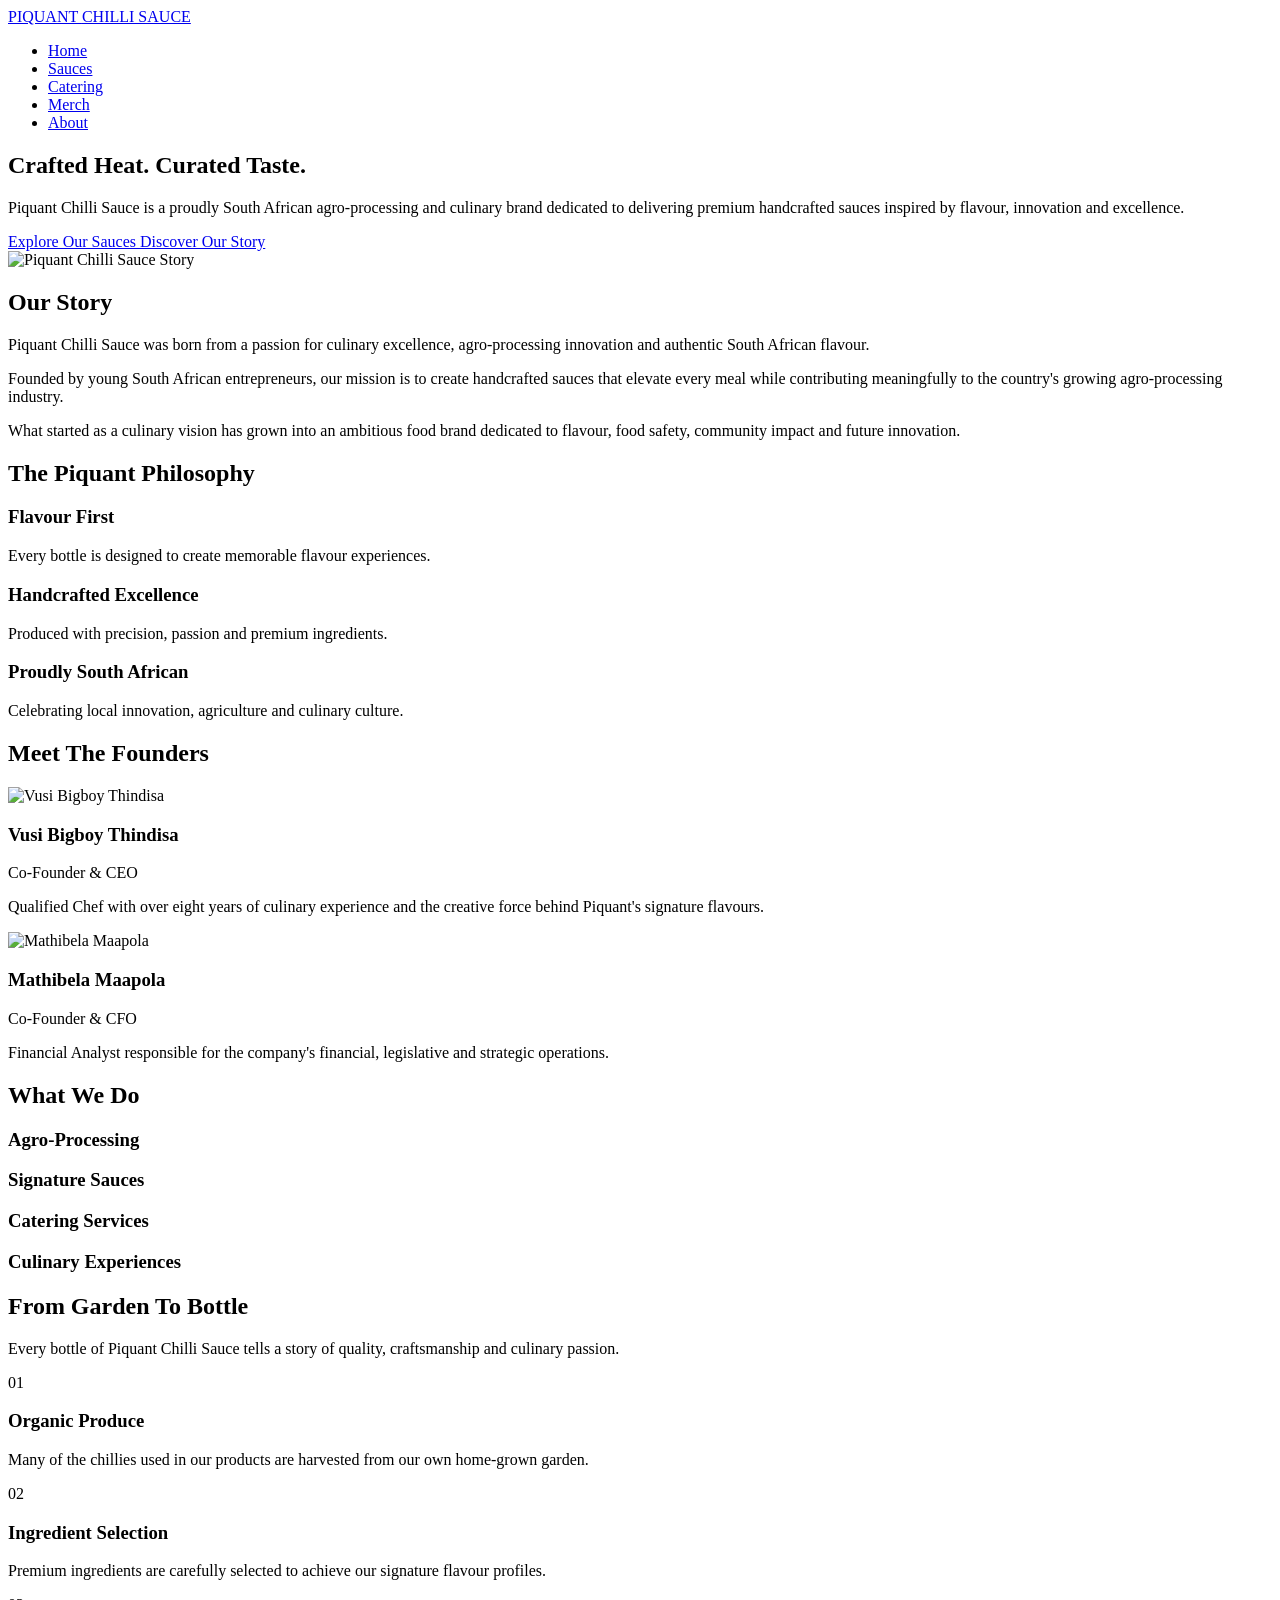
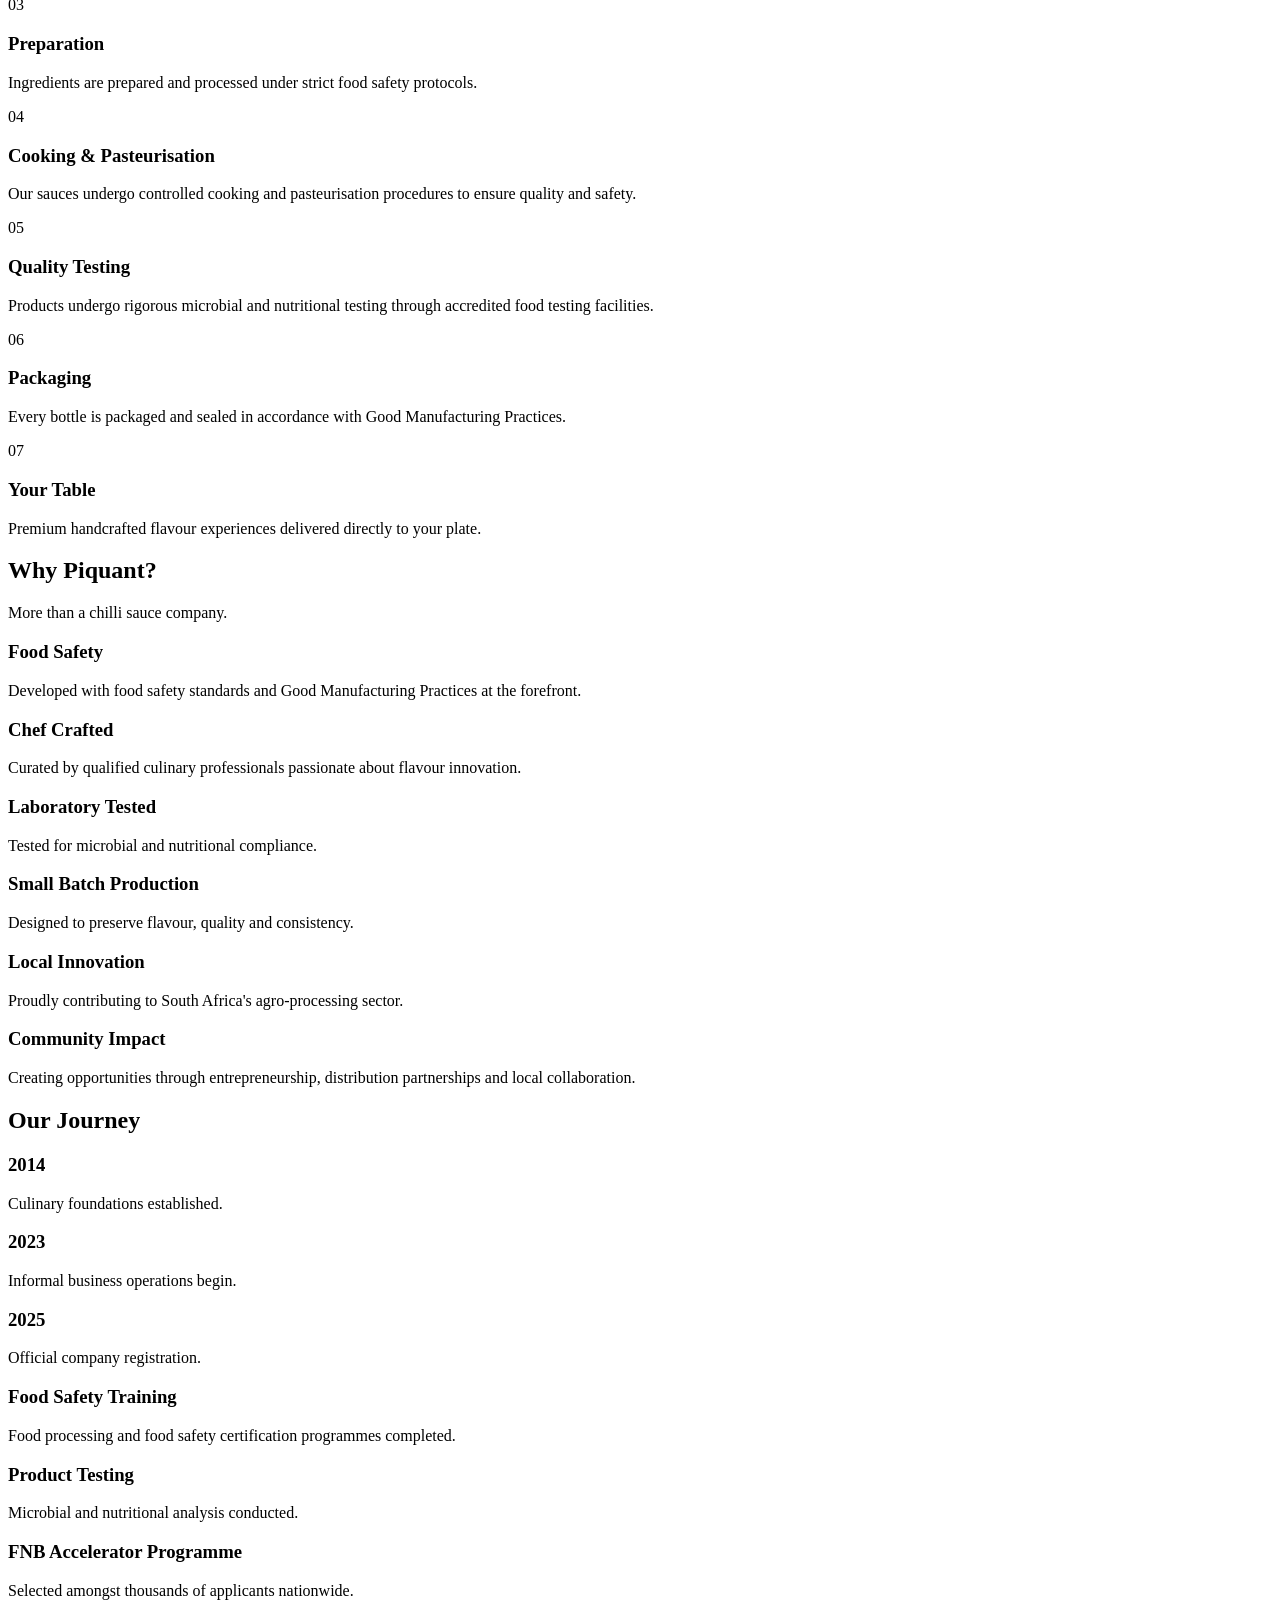
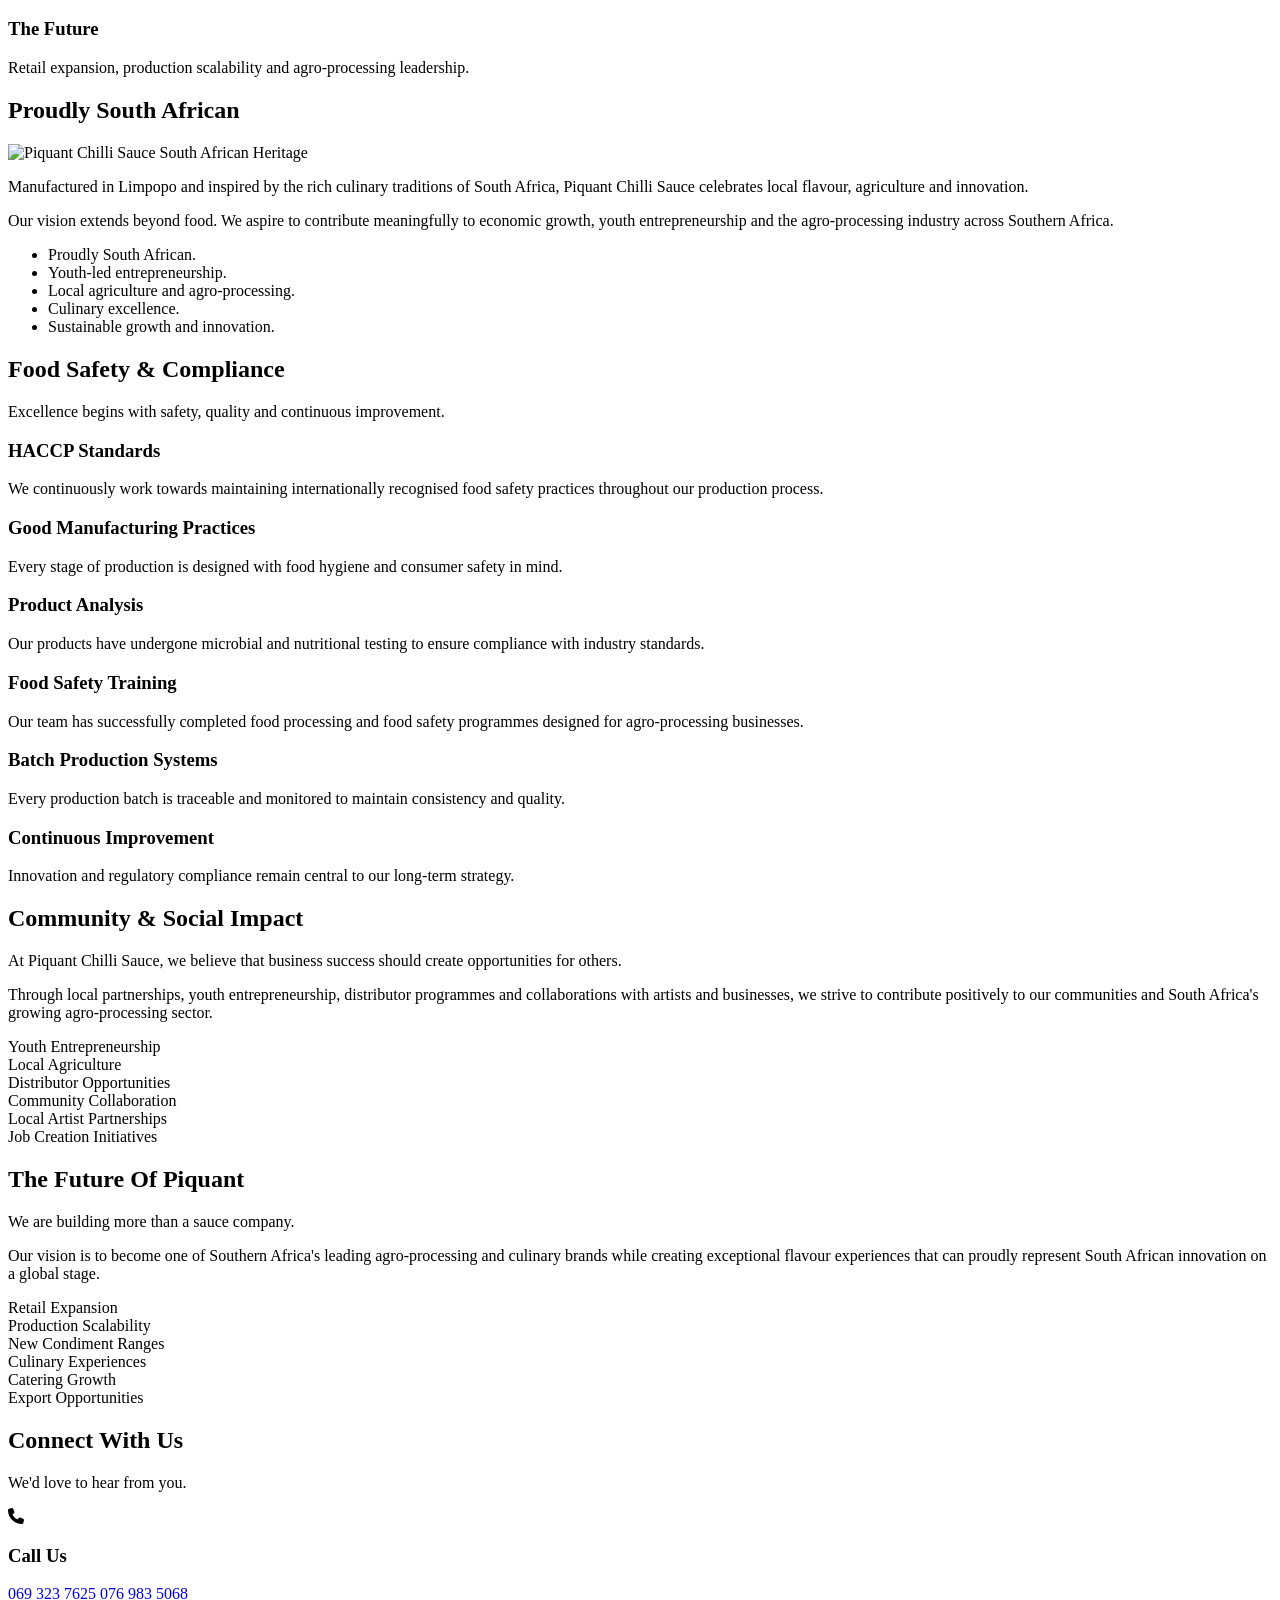
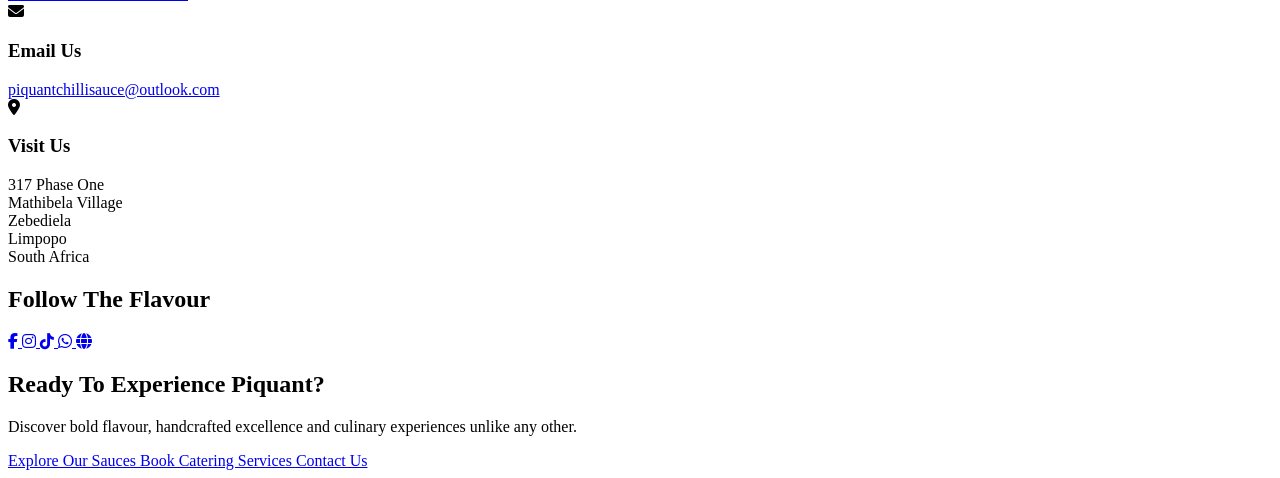
==== About.html @ 50bd72a1 "Add files via upload" ====
<!DOCTYPE html>
<html lang="en">

<head>

    <meta charset="UTF-8">
    <meta name="viewport"
        content="width=device-width, initial-scale=1.0">

    <title>About Us | Piquant Chilli Sauce</title>

    <meta name="description"
        content="Learn more about Piquant Chilli Sauce. Discover our story, handcrafted sauces, culinary philosophy, food safety standards and South African heritage.">

    <!-- Main CSS -->
    <link rel="stylesheet" href="About.css">

    <!-- Existing Site Styling (if applicable) -->
    <!-- <link rel="stylesheet" href="styles.css"> -->

    <!-- Font Awesome (Only if already used in the website) -->
    <link rel="stylesheet"
        href="https://cdnjs.cloudflare.com/ajax/libs/font-awesome/6.7.2/css/all.min.css">

</head>

<body>

  <!--==================================================-->
<!-- HEADER                                           -->
<!--==================================================-->

<header class="header" id="main-header">

    <div class="container">

        <div class="nav">

            <a href="index.html" class="logo">

                PIQUANT
                <span>CHILLI SAUCE</span>

            </a>

            <nav>

                <ul class="nav-links">

                    <li>
                        <a href="index.html">
                            Home
                        </a>
                    </li>

                    <li>
                        <a href="Sauces.html">
                            Sauces
                        </a>
                    </li>

                    <li>
                        <a href="catering.html">
                            Catering
                        </a>
                    </li>

                    <li>
                        <a href="merch.html">
                            Merch
                        </a>
                    </li>

                    <li>
                        <a href="about.html"
                            class="active">
                            About
                        </a>
                    </li>

                </ul>

            </nav>

        </div>

    </div>

</header>

  <main>
    <!--==================================================-->
<!-- HERO SECTION                                     -->
<!--==================================================-->

<section class="about-hero">

    <div class="container">

        <div class="hero-content">

            <h1>

                Crafted Heat.
                Curated Taste.

            </h1>

            <p>

                Piquant Chilli Sauce is a proudly South
                African agro-processing and culinary
                brand dedicated to delivering premium
                handcrafted sauces inspired by flavour,
                innovation and excellence.

            </p>

            <div class="hero-buttons">

                <a href="Sauces.html"
                    class="primary-btn">

                    Explore Our Sauces

                </a>

                <a href="#our-story"
                    class="secondary-btn">

                    Discover Our Story

                </a>

            </div>

        </div>

    </div>

</section>

    <!--==================================================-->
<!-- OUR STORY                                        -->
<!--==================================================-->

<section class="about-story"
    id="our-story">

    <div class="container">

        <div class="story-grid">

            <div class="story-image">

                <img src="images/about/our-story.jpg"
                    alt="Piquant Chilli Sauce Story">

            </div>

            <div class="story-content">

                <h2>

                    Our Story

                </h2>

                <p>

                    Piquant Chilli Sauce was born from
                    a passion for culinary excellence,
                    agro-processing innovation and
                    authentic South African flavour.

                </p>

                <p>

                    Founded by young South African
                    entrepreneurs, our mission is to
                    create handcrafted sauces that
                    elevate every meal while contributing
                    meaningfully to the country's growing
                    agro-processing industry.

                </p>

                <p>

                    What started as a culinary vision
                    has grown into an ambitious food
                    brand dedicated to flavour,
                    food safety, community impact and
                    future innovation.

                </p>

            </div>

        </div>

    </div>

</section>

    <!--==================================================-->
<!-- PHILOSOPHY                                       -->
<!--==================================================-->

<section class="philosophy-section">

    <div class="container">

        <h2>

            The Piquant Philosophy

        </h2>

        <div class="philosophy-grid">

            <article class="philosophy-card">

                <h3>
                    Flavour First
                </h3>

                <p>

                    Every bottle is designed to create
                    memorable flavour experiences.

                </p>

            </article>


            <article class="philosophy-card">

                <h3>
                    Handcrafted Excellence
                </h3>

                <p>

                    Produced with precision, passion
                    and premium ingredients.

                </p>

            </article>


            <article class="philosophy-card">

                <h3>
                    Proudly South African
                </h3>

                <p>

                    Celebrating local innovation,
                    agriculture and culinary culture.

                </p>

            </article>

        </div>

    </div>

</section>
<!--==================================================-->
<!-- FOUNDERS                                         -->
<!--==================================================-->

<section class="founders-section">

    <div class="container">

        <h2>

            Meet The Founders

        </h2>


        <div class="founders-grid">


            <article class="founder-card">

                <img src="images/about/vusi.jpg"
                    alt="Vusi Bigboy Thindisa">

                <h3>

                    Vusi Bigboy Thindisa

                </h3>

                <span>

                    Co-Founder & CEO

                </span>

                <p>

                    Qualified Chef with over eight
                    years of culinary experience and
                    the creative force behind Piquant's
                    signature flavours.

                </p>

            </article>


            <article class="founder-card">

                <img src="images/about/mathibela.jpg"
                    alt="Mathibela Maapola">

                <h3>

                    Mathibela Maapola

                </h3>

                <span>

                    Co-Founder & CFO

                </span>

                <p>

                    Financial Analyst responsible for
                    the company's financial, legislative
                    and strategic operations.

                </p>

            </article>


        </div>

    </div>

</section>

    <!--==================================================-->
<!-- WHAT WE DO                                       -->
<!--==================================================-->

<section class="services-section">

    <div class="container">

        <h2>

            What We Do

        </h2>


        <div class="services-grid">

            <article>

                <h3>
                    Agro-Processing
                </h3>

            </article>


            <article>

                <h3>
                    Signature Sauces
                </h3>

            </article>


            <article>

                <h3>
                    Catering Services
                </h3>

            </article>


            <article>

                <h3>
                    Culinary Experiences
                </h3>

            </article>


        </div>

    </div>

</section>

    <!--==================================================-->
<!-- FROM GARDEN TO BOTTLE                            -->
<!--==================================================-->

<section class="production-section">

    <div class="container">

        <div class="section-title">

            <h2>
                From Garden To Bottle
            </h2>

            <p>
                Every bottle of Piquant Chilli Sauce tells a story of
                quality, craftsmanship and culinary passion.
            </p>

        </div>


        <div class="production-timeline">

            <div class="production-step">

                <span>01</span>

                <h3>
                    Organic Produce
                </h3>

                <p>
                    Many of the chillies used in our products are
                    harvested from our own home-grown garden.
                </p>

            </div>


            <div class="production-step">

                <span>02</span>

                <h3>
                    Ingredient Selection
                </h3>

                <p>
                    Premium ingredients are carefully selected to
                    achieve our signature flavour profiles.
                </p>

            </div>


            <div class="production-step">

                <span>03</span>

                <h3>
                    Preparation
                </h3>

                <p>
                    Ingredients are prepared and processed under
                    strict food safety protocols.
                </p>

            </div>


            <div class="production-step">

                <span>04</span>

                <h3>
                    Cooking & Pasteurisation
                </h3>

                <p>
                    Our sauces undergo controlled cooking and
                    pasteurisation procedures to ensure quality
                    and safety.
                </p>

            </div>


            <div class="production-step">

                <span>05</span>

                <h3>
                    Quality Testing
                </h3>

                <p>
                    Products undergo rigorous microbial and
                    nutritional testing through accredited food
                    testing facilities.
                </p>

            </div>


            <div class="production-step">

                <span>06</span>

                <h3>
                    Packaging
                </h3>

                <p>
                    Every bottle is packaged and sealed in
                    accordance with Good Manufacturing Practices.
                </p>

            </div>


            <div class="production-step">

                <span>07</span>

                <h3>
                    Your Table
                </h3>

                <p>
                    Premium handcrafted flavour experiences
                    delivered directly to your plate.
                </p>

            </div>


        </div>

    </div>

</section>



<!--==================================================-->
<!-- WHY PIQUANT                                      -->
<!--==================================================-->

<section class="difference-section">

    <div class="container">

        <div class="section-title">

            <h2>

                Why Piquant?

            </h2>

            <p>

                More than a chilli sauce company.

            </p>

        </div>


        <div class="difference-grid">


            <article class="difference-card">

                <h3>

                    Food Safety

                </h3>

                <p>

                    Developed with food safety standards and
                    Good Manufacturing Practices at the forefront.

                </p>

            </article>



            <article class="difference-card">

                <h3>

                    Chef Crafted

                </h3>

                <p>

                    Curated by qualified culinary professionals
                    passionate about flavour innovation.

                </p>

            </article>



            <article class="difference-card">

                <h3>

                    Laboratory Tested

                </h3>

                <p>

                    Tested for microbial and nutritional
                    compliance.

                </p>

            </article>



            <article class="difference-card">

                <h3>

                    Small Batch Production

                </h3>

                <p>

                    Designed to preserve flavour, quality and
                    consistency.

                </p>

            </article>



            <article class="difference-card">

                <h3>

                    Local Innovation

                </h3>

                <p>

                    Proudly contributing to South Africa's
                    agro-processing sector.

                </p>

            </article>



            <article class="difference-card">

                <h3>

                    Community Impact

                </h3>

                <p>

                    Creating opportunities through entrepreneurship,
                    distribution partnerships and local collaboration.

                </p>

            </article>


        </div>

    </div>

</section>




<!--==================================================-->
<!-- OUR JOURNEY                                      -->
<!--==================================================-->

<section class="timeline-section">

    <div class="container">

        <div class="section-title">

            <h2>

                Our Journey

            </h2>

        </div>


        <div class="timeline-container">


            <div class="timeline-item">

                <h3>
                    2014
                </h3>

                <p>

                    Culinary foundations established.

                </p>

            </div>



            <div class="timeline-item">

                <h3>
                    2023
                </h3>

                <p>

                    Informal business operations begin.

                </p>

            </div>



            <div class="timeline-item">

                <h3>
                    2025
                </h3>

                <p>

                    Official company registration.

                </p>

            </div>



            <div class="timeline-item">

                <h3>
                    Food Safety Training
                </h3>

                <p>

                    Food processing and food safety certification
                    programmes completed.

                </p>

            </div>



            <div class="timeline-item">

                <h3>
                    Product Testing
                </h3>

                <p>

                    Microbial and nutritional analysis conducted.

                </p>

            </div>



            <div class="timeline-item">

                <h3>
                    FNB Accelerator Programme
                </h3>

                <p>

                    Selected amongst thousands of applicants
                    nationwide.

                </p>

            </div>



            <div class="timeline-item">

                <h3>
                    The Future
                </h3>

                <p>

                    Retail expansion, production scalability and
                    agro-processing leadership.

                </p>

            </div>


        </div>

    </div>

</section>




<!--==================================================-->
<!-- PROUDLY SOUTH AFRICAN                            -->
<!--==================================================-->

<section class="south-africa-section">

    <div class="container">

        <div class="section-title">

            <h2>

                Proudly South African

            </h2>

        </div>


        <div class="south-africa-content">


            <div class="south-africa-image">

                <img src="images/about/south-africa.jpg"
                    alt="Piquant Chilli Sauce South African Heritage">

            </div>



            <div class="south-africa-text">

                <p>

                    Manufactured in Limpopo and inspired by the
                    rich culinary traditions of South Africa,
                    Piquant Chilli Sauce celebrates local flavour,
                    agriculture and innovation.

                </p>

                <p>

                    Our vision extends beyond food. We aspire
                    to contribute meaningfully to economic growth,
                    youth entrepreneurship and the agro-processing
                    industry across Southern Africa.

                </p>


                <ul>

                    <li>
                        Proudly South African.
                    </li>

                    <li>
                        Youth-led entrepreneurship.
                    </li>

                    <li>
                        Local agriculture and agro-processing.
                    </li>

                    <li>
                        Culinary excellence.
                    </li>

                    <li>
                        Sustainable growth and innovation.
                    </li>

                </ul>


            </div>


        </div>

    </div>

</section>

    <!--==================================================-->
<!-- FOOD SAFETY & COMPLIANCE                         -->
<!--==================================================-->

<section class="compliance-section">

    <div class="container">

        <div class="section-title">

            <h2>
                Food Safety & Compliance
            </h2>

            <p>
                Excellence begins with safety, quality and
                continuous improvement.
            </p>

        </div>


        <div class="compliance-grid">


            <article class="compliance-card">

                <h3>
                    HACCP Standards
                </h3>

                <p>
                    We continuously work towards maintaining
                    internationally recognised food safety
                    practices throughout our production process.
                </p>

            </article>


            <article class="compliance-card">

                <h3>
                    Good Manufacturing Practices
                </h3>

                <p>
                    Every stage of production is designed with
                    food hygiene and consumer safety in mind.
                </p>

            </article>


            <article class="compliance-card">

                <h3>
                    Product Analysis
                </h3>

                <p>
                    Our products have undergone microbial and
                    nutritional testing to ensure compliance
                    with industry standards.
                </p>

            </article>


            <article class="compliance-card">

                <h3>
                    Food Safety Training
                </h3>

                <p>
                    Our team has successfully completed food
                    processing and food safety programmes
                    designed for agro-processing businesses.
                </p>

            </article>


            <article class="compliance-card">

                <h3>
                    Batch Production Systems
                </h3>

                <p>
                    Every production batch is traceable and
                    monitored to maintain consistency and quality.
                </p>

            </article>


            <article class="compliance-card">

                <h3>
                    Continuous Improvement
                </h3>

                <p>
                    Innovation and regulatory compliance remain
                    central to our long-term strategy.
                </p>

            </article>


        </div>

    </div>

</section>




<!--==================================================-->
<!-- COMMUNITY IMPACT                                 -->
<!--==================================================-->

<section class="community-section">

    <div class="container">

        <div class="section-title">

            <h2>
                Community & Social Impact
            </h2>

        </div>


        <div class="community-content">

            <p>

                At Piquant Chilli Sauce, we believe that business
                success should create opportunities for others.

            </p>

            <p>

                Through local partnerships, youth entrepreneurship,
                distributor programmes and collaborations with
                artists and businesses, we strive to contribute
                positively to our communities and South Africa's
                growing agro-processing sector.

            </p>


            <div class="community-grid">

                <div class="community-card">

                    Youth Entrepreneurship

                </div>


                <div class="community-card">

                    Local Agriculture

                </div>


                <div class="community-card">

                    Distributor Opportunities

                </div>


                <div class="community-card">

                    Community Collaboration

                </div>


                <div class="community-card">

                    Local Artist Partnerships

                </div>


                <div class="community-card">

                    Job Creation Initiatives

                </div>

            </div>


        </div>

    </div>

</section>




<!--==================================================-->
<!-- FUTURE VISION                                    -->
<!--==================================================-->

<section class="vision-section">

    <div class="container">

        <div class="section-title">

            <h2>
                The Future Of Piquant
            </h2>

        </div>


        <div class="vision-content">

            <p>

                We are building more than a sauce company.

            </p>

            <p>

                Our vision is to become one of Southern Africa's
                leading agro-processing and culinary brands while
                creating exceptional flavour experiences that can
                proudly represent South African innovation on a
                global stage.

            </p>


            <div class="vision-grid">

                <div class="vision-card">
                    Retail Expansion
                </div>

                <div class="vision-card">
                    Production Scalability
                </div>

                <div class="vision-card">
                    New Condiment Ranges
                </div>

                <div class="vision-card">
                    Culinary Experiences
                </div>

                <div class="vision-card">
                    Catering Growth
                </div>

                <div class="vision-card">
                    Export Opportunities
                </div>

            </div>

        </div>

    </div>

</section>




<!--==================================================-->
<!-- CONNECT WITH US                                  -->
<!--==================================================-->

<section class="contact-section">

    <div class="container">

        <div class="section-title">

            <h2>
                Connect With Us
            </h2>

            <p>

                We'd love to hear from you.

            </p>

        </div>


        <div class="contact-grid">


            <article class="contact-card">

                <i class="fa-solid fa-phone"></i>

                <h3>
                    Call Us
                </h3>

                <a href="tel:+27693237625">
                    069 323 7625
                </a>

                <a href="tel:+27769835068">
                    076 983 5068
                </a>

            </article>



            <article class="contact-card">

                <i class="fa-solid fa-envelope"></i>

                <h3>
                    Email Us
                </h3>

                <a href="mailto:piquantchillisauce@outlook.com">

                    piquantchillisauce@outlook.com

                </a>

            </article>



            <article class="contact-card">

                <i class="fa-solid fa-location-dot"></i>

                <h3>
                    Visit Us
                </h3>

                <p>

                    317 Phase One<br>
                    Mathibela Village<br>
                    Zebediela<br>
                    Limpopo<br>
                    South Africa

                </p>

            </article>


        </div>

    </div>

</section>




<!--==================================================-->
<!-- SOCIAL MEDIA                                     -->
<!--==================================================-->

<section class="social-media-section">

    <div class="container">

        <h2>

            Follow The Flavour

        </h2>


        <div class="social-links">


            <!-- Replace the href values with the same ones from index.html -->

            <a href="#"
                target="_blank">

                <i class="fa-brands fa-facebook-f"></i>

            </a>


            <a href="#"
                target="_blank">

                <i class="fa-brands fa-instagram"></i>

            </a>


            <a href="#"
                target="_blank">

                <i class="fa-brands fa-tiktok"></i>

            </a>


            <a href="#"
                target="_blank">

                <i class="fa-brands fa-whatsapp"></i>

            </a>


            <a href="#"
                target="_blank">

                <i class="fa-solid fa-globe"></i>

            </a>


        </div>

    </div>

</section>




<!--==================================================-->
<!-- CALL TO ACTION                                   -->
<!--==================================================-->

<section class="about-cta-section">

    <div class="container">

        <h2>

            Ready To Experience Piquant?

        </h2>


        <p>

            Discover bold flavour, handcrafted excellence and
            culinary experiences unlike any other.

        </p>


        <div class="cta-buttons">


            <a href="Sauces.html"
                class="primary-btn">

                Explore Our Sauces

            </a>


            <a href="catering.html"
                class="primary-btn">

                Book Catering Services

            </a>


            <a href="contact.html"
                class="secondary-btn">

                Contact Us

            </a>


        </div>

    </div>

</section>

    </main>


<!-- Existing Footer Here -->

<footer>

    <!-- Copy footer code from index.html -->

</footer>


<!--==================================================-->
<!-- JAVASCRIPT                                       -->
<!--==================================================-->

<script src="about.js"></script>

</body>

</html>
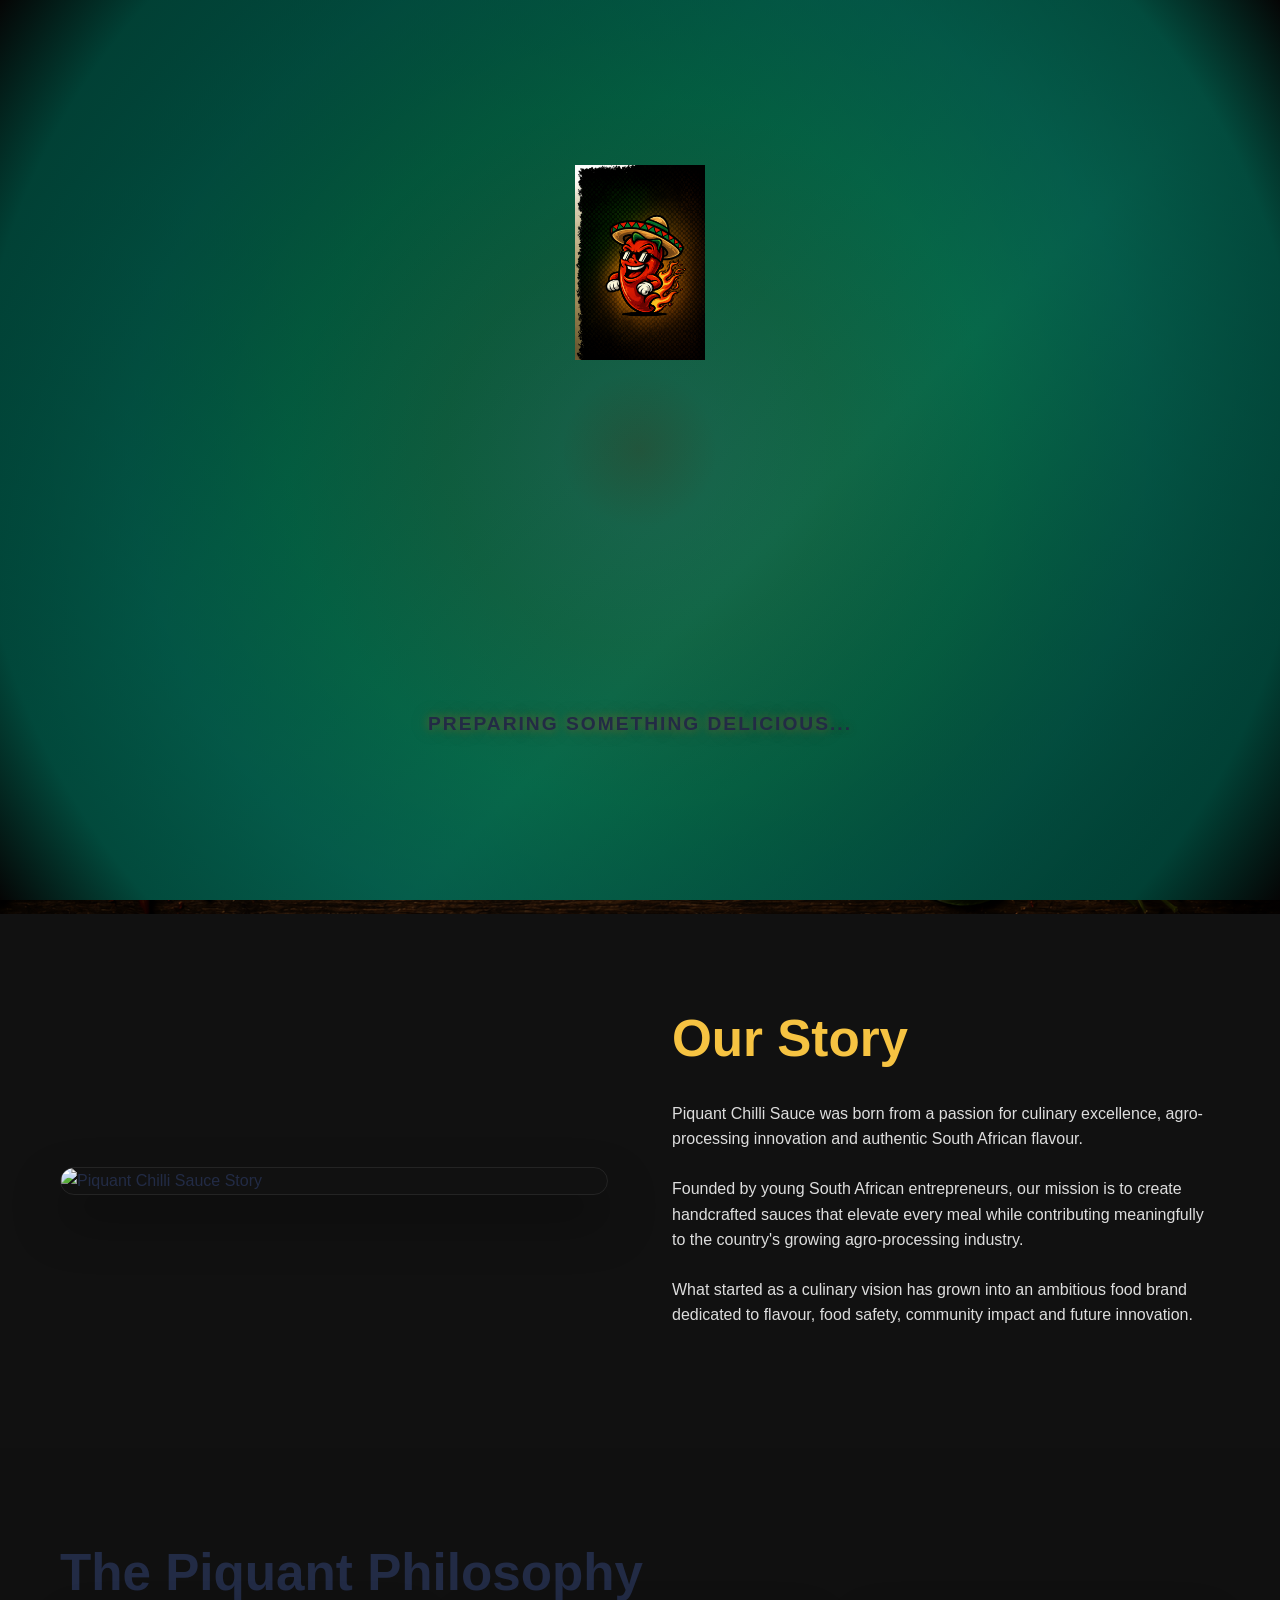
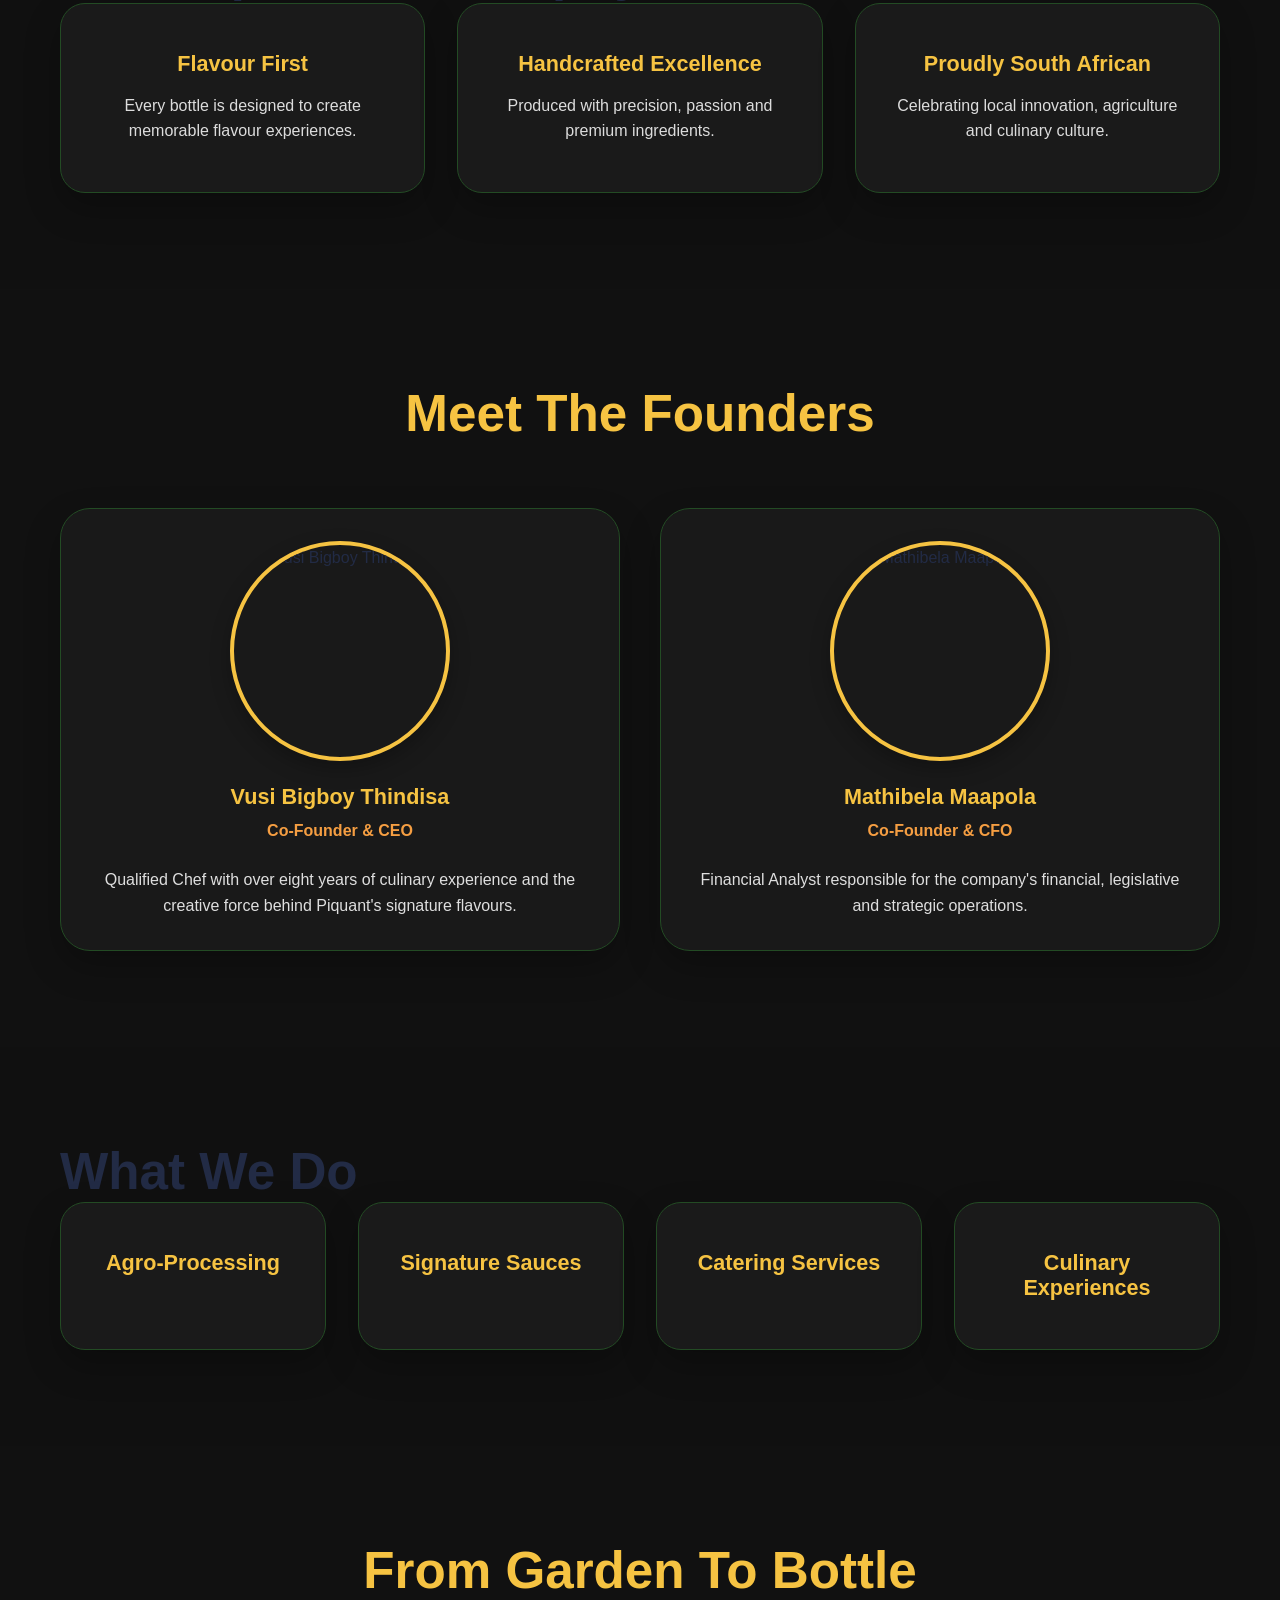
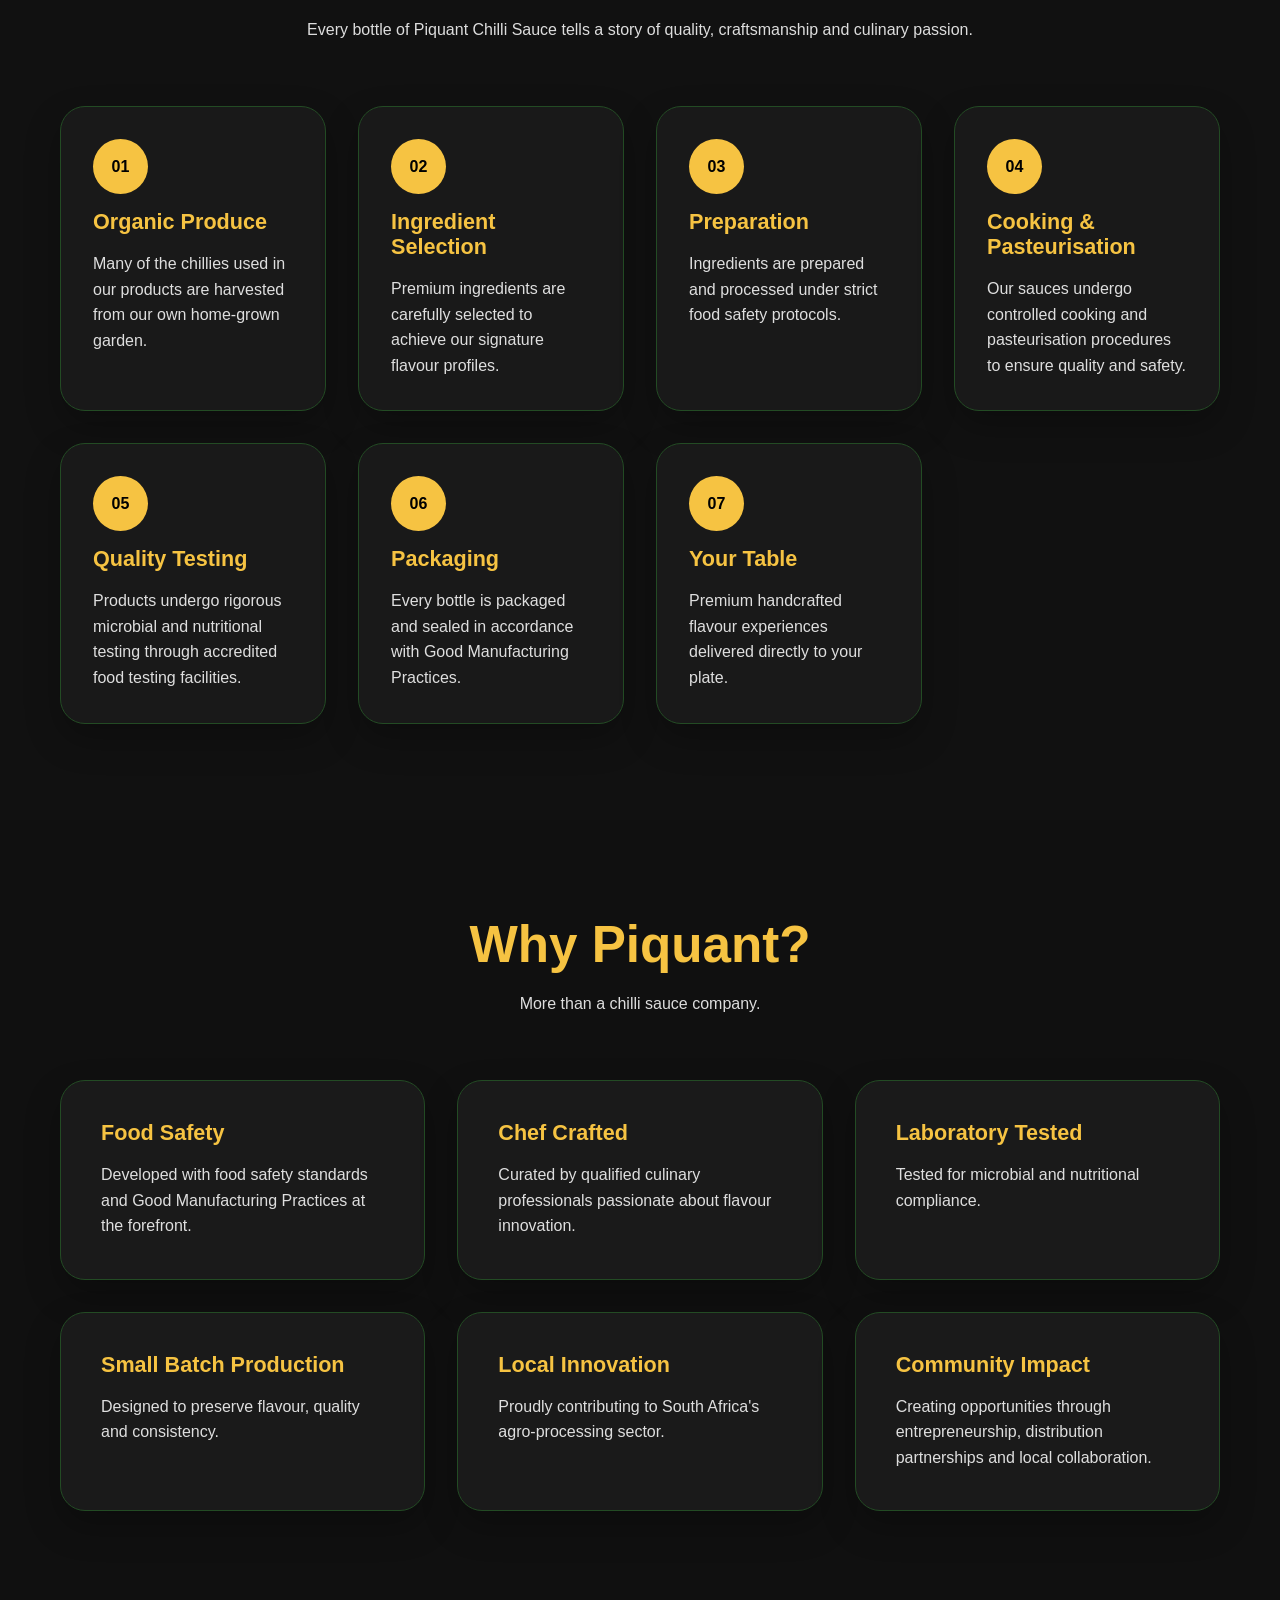
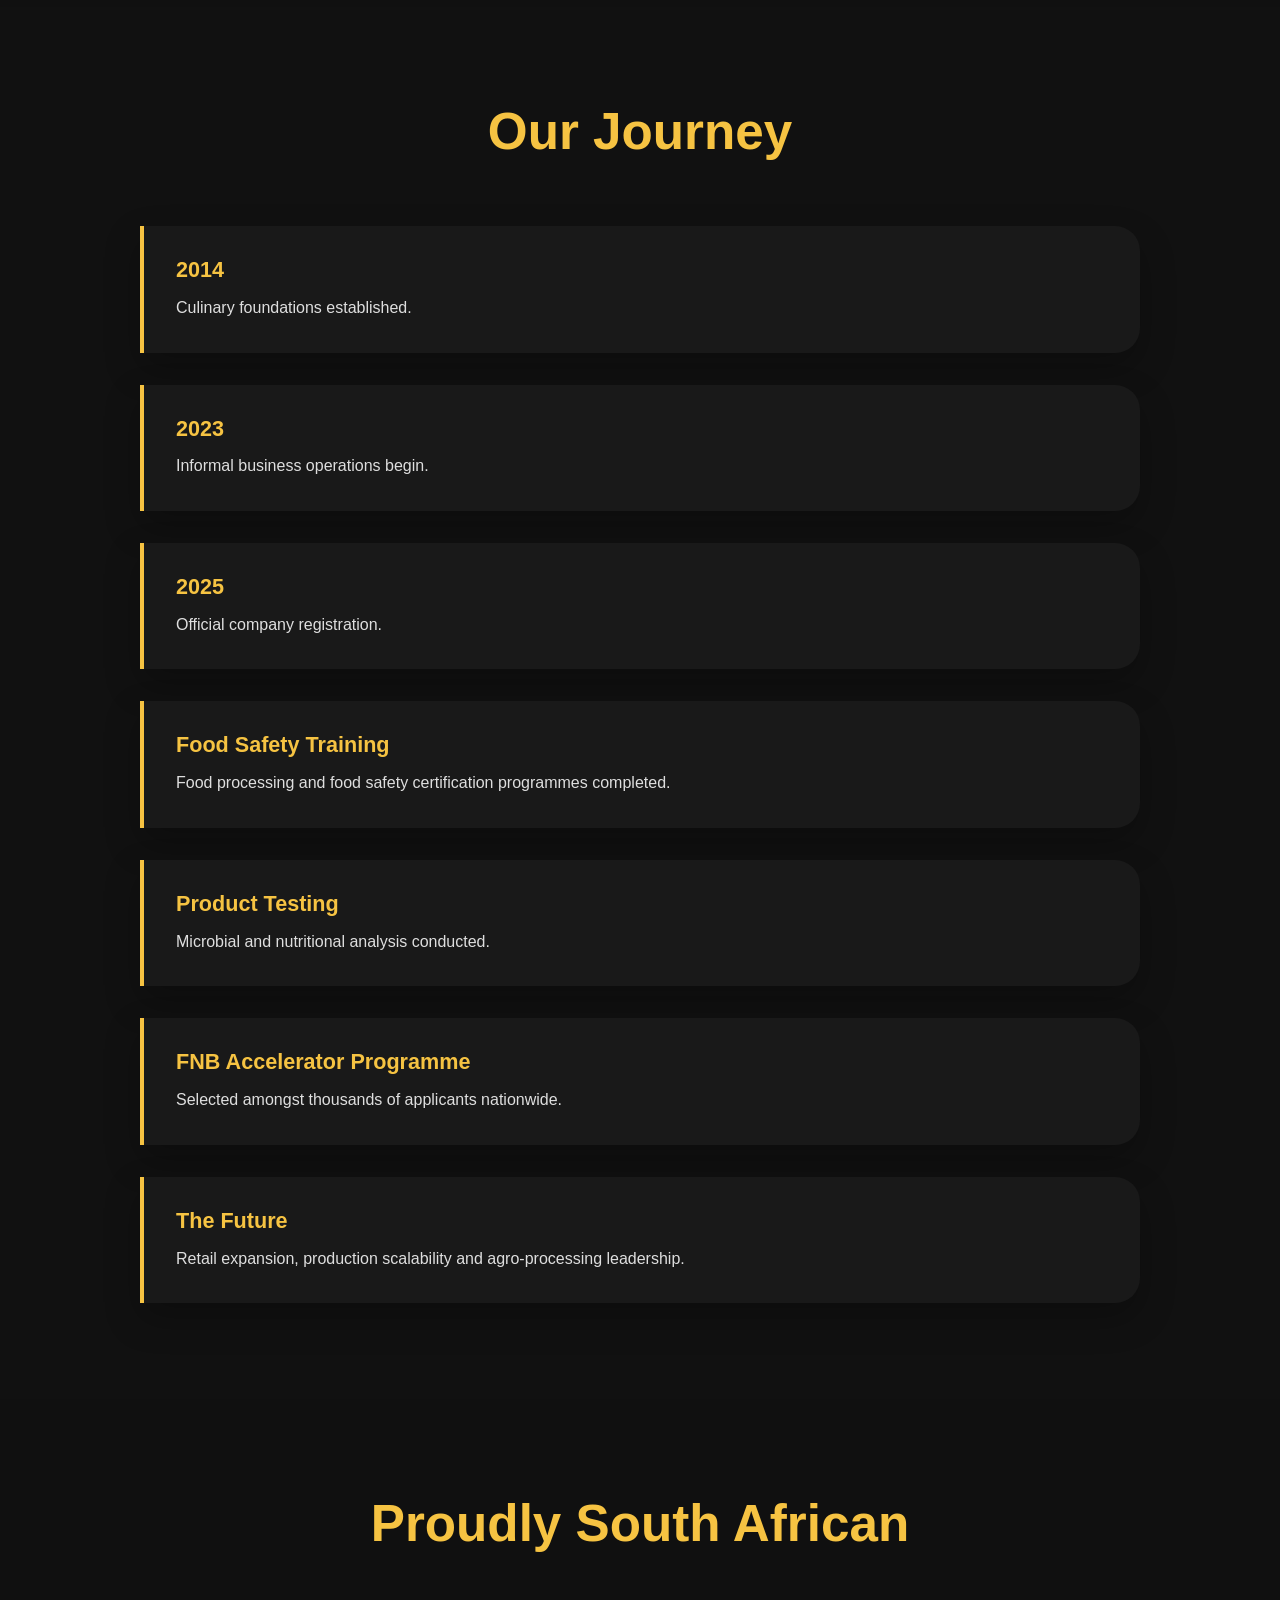
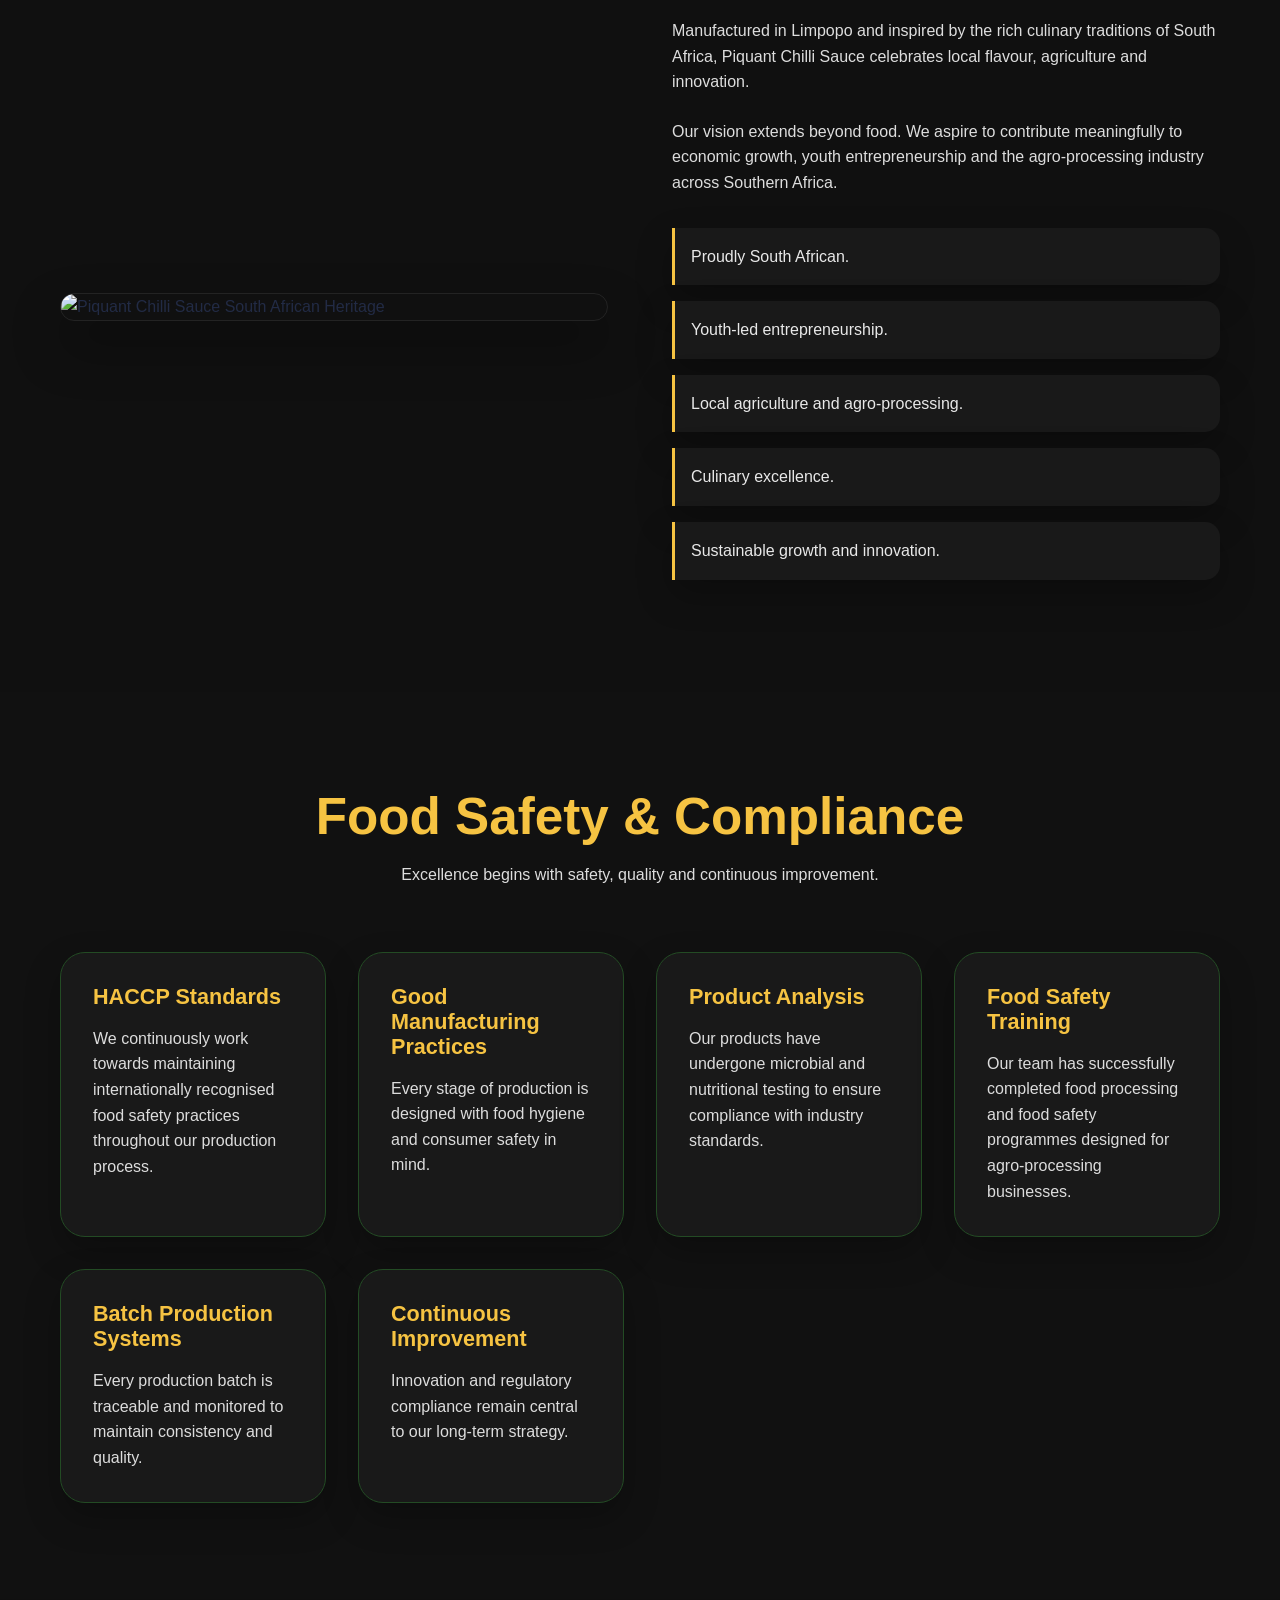
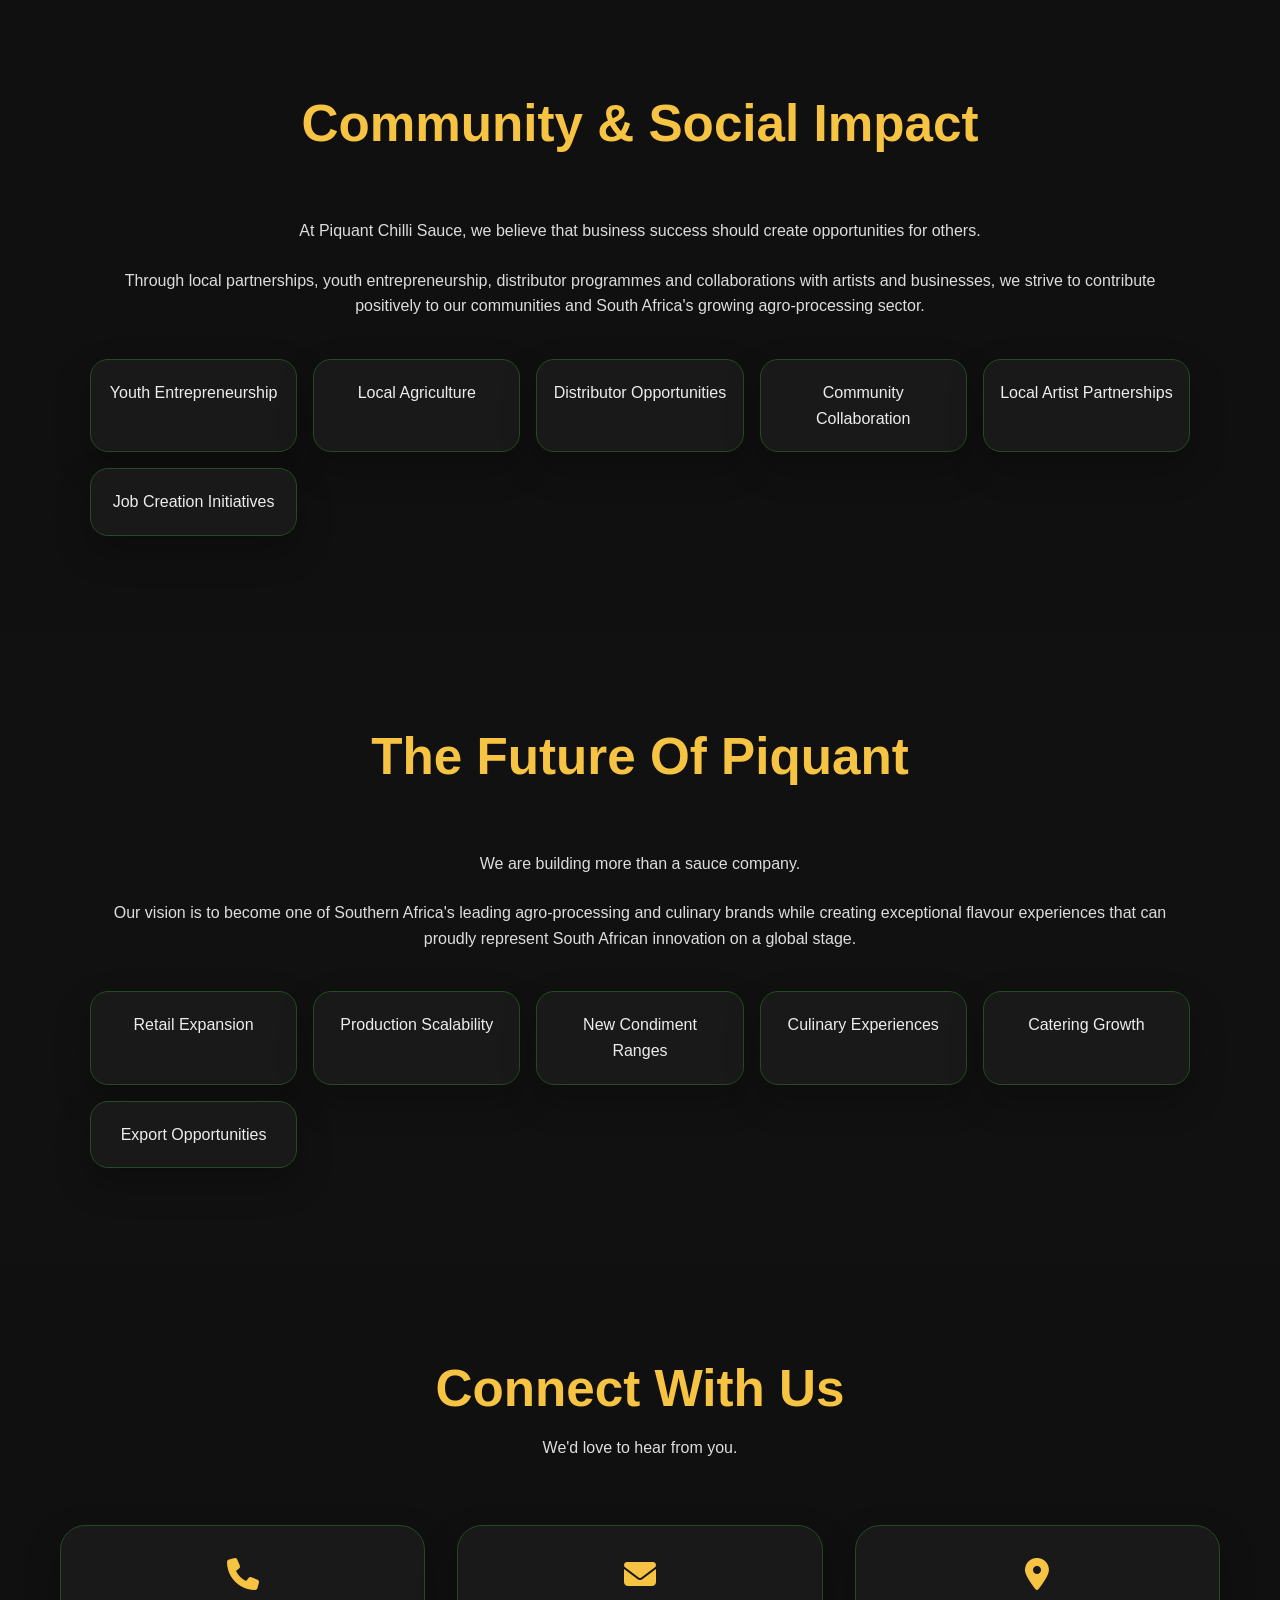
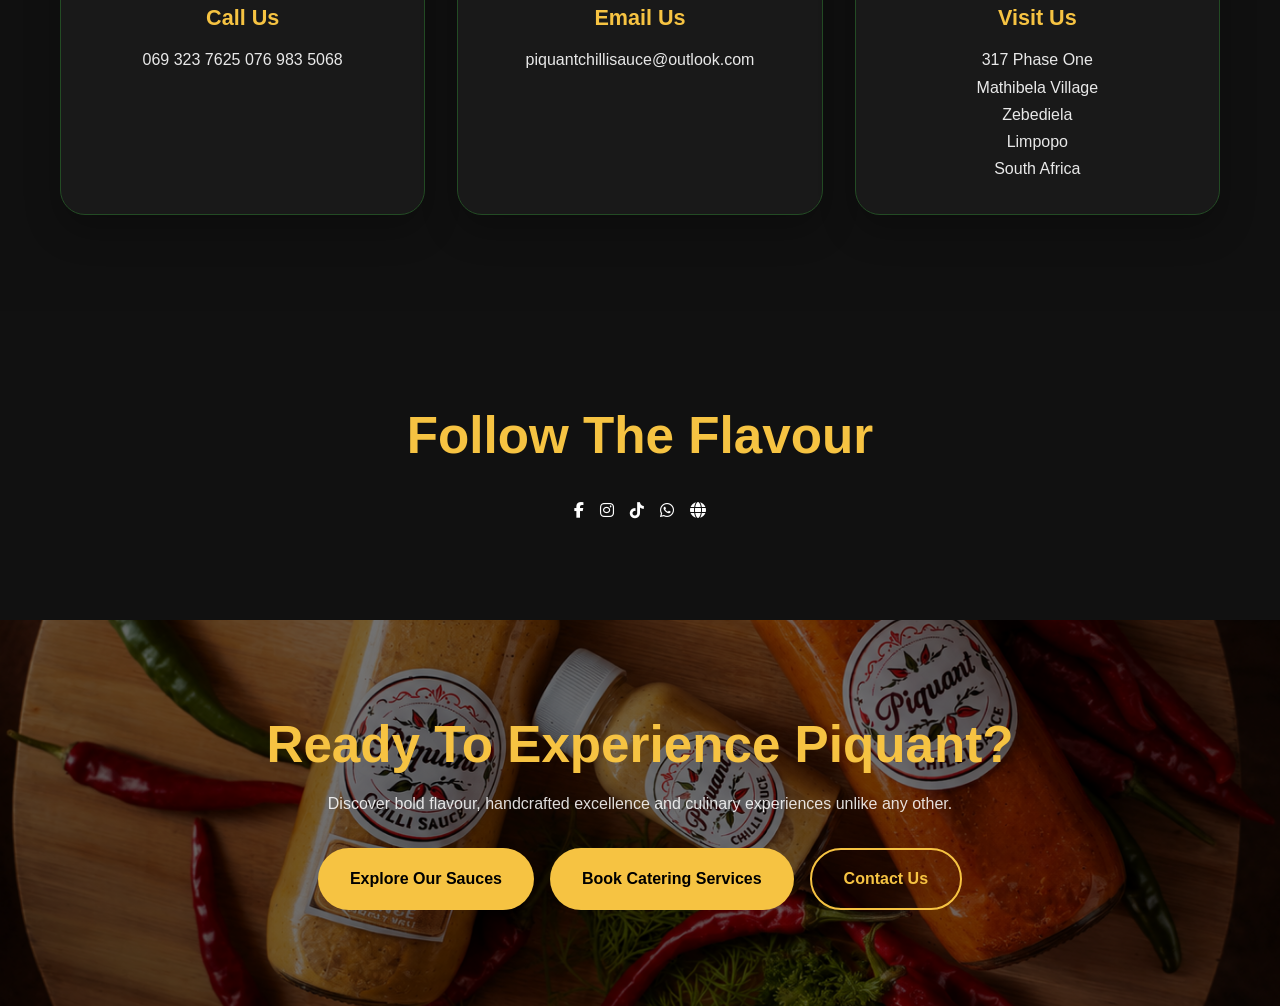
==== commit 81cf9293: "Add page loader to About.html Added a page loader section with a logo and message." ====
--- a/About.html
+++ b/About.html
@@ -26,6 +26,24 @@
 
 <body>
 
+<!--==================================================
+SAUCE PAGE LOADER
+===================================================-->
+
+<div class="page-loader">
+
+    <div class="loader-logo">
+
+        <img src="Images/Piquant-Sauce-Load.png"
+             alt="Piquant Chilli Sauce Logo">
+
+    </div>
+
+    <h2>Preparing Something Delicious...</h2>
+
+</div>
+
+    
   <!--==================================================-->
 <!-- HEADER                                           -->
 <!--==================================================-->
--- a/About.css
+++ b/About.css
@@ -0,0 +1,1306 @@
+/* =========================================================
+   PIQUANT CHILLI SAUCE
+   ABOUT.CSS
+   Aligned to style.css visual language
+========================================================= */
+
+:root {
+    --primary-green: #003408;
+    --accent-green: #002f03;
+    --accent-light-green: #02ff3de1;
+    --accent-lime: #93f542;
+    --accent-gold: #f6c342;
+    --accent-orange: #f59e42;
+    --accent-red: #d7263d;
+
+    --white: #fff;
+    --black: #000;
+    --text-dark: #222b45;
+
+    --radius: 18px;
+    --shadow: 0 15px 35px rgba(0, 0, 0, .25);
+    --shadow-lg: 0 25px 50px rgba(0, 0, 0, .35);
+}
+
+* {
+    margin: 0;
+    padding: 0;
+    box-sizing: border-box;
+}
+
+html {
+    scroll-behavior: smooth;
+    scroll-padding-top: 90px;
+}
+
+body {
+    font-family: Inter, sans-serif;
+    line-height: 1.6;
+    color: var(--text-dark);
+    padding-bottom: 0;
+    background: #101010;
+    overflow-x: hidden;
+}
+
+img {
+    max-width: 100%;
+    display: block;
+}
+
+a {
+    text-decoration: none;
+}
+
+ul {
+    list-style: none;
+}
+
+button,
+input,
+textarea,
+select {
+    font: inherit;
+}
+
+.container {
+    max-width: 1200px;
+    margin: auto;
+    padding: 0 20px;
+}
+
+main {
+    width: 100%;
+}
+
+section {
+    padding: 6rem 0;
+}
+
+.section-divider {
+    height: 90px;
+    background: linear-gradient(to bottom, #000, #003408);
+}
+
+
+/*==================================================
+6. PAGE LOADER
+==================================================*/
+
+.page-loader{
+
+    position: fixed;
+    inset: 0;
+
+    background:
+
+/* Golden Emerald Glow */
+radial-gradient(
+circle at center,
+rgba(255, 220, 120, 0.10) 0%,
+rgba(102, 255, 178, 0.15) 10%,
+rgba(46, 204, 113, 0.20) 25%,
+rgba(0, 168, 107, 0.30) 45%,
+rgba(0, 109, 91, 0.50) 65%,
+rgba(0, 77, 64, 0.75) 85%,
+#050505 100%
+),
+
+/* Emerald Smoke Layer */
+linear-gradient(
+135deg,
+#02120d 0%,
+#053b2d 35%,
+#0a4d3b 60%,
+#02120d 100%
+);
+
+    display: grid;
+    place-items: center;
+
+    z-index: 9999;
+
+    transition: opacity .7s ease;
+
+}
+.page-loader.loaded{
+
+    opacity:0;
+
+    pointer-events:none;
+
+}
+
+.loader-logo{
+
+    width:130px;
+
+    animation:loaderPulse 2s infinite;
+
+}
+
+.page-loader h2{
+
+    margin-top:1.5rem;
+
+    color:var(--cream);
+
+    font-size:1.2rem;
+
+    letter-spacing:2px;
+
+    text-transform:uppercase;
+
+    text-shadow:
+
+    0 0 10px rgba(214,95,20,.45),
+    0 0 20px rgba(214,95,20,.25);
+
+}
+
+
+/* =========================================================
+   HEADER
+========================================================= */
+
+.header {
+    position: sticky;
+    top: 0;
+    left: 0;
+    width: 100%;
+    padding: 1rem 0;
+    box-shadow: 0 4px 15px rgba(0, 0, 0, 0.15);
+    color: var(--white);
+    background: linear-gradient(135deg, var(--accent-light-green), var(--accent-green));
+    backdrop-filter: blur(10px);
+    z-index: 1000;
+    transition: padding 0.3s ease, background 0.3s ease, box-shadow 0.3s ease;
+}
+
+.header .container {
+    overflow: visible;
+}
+
+.nav {
+    display: flex;
+    justify-content: space-between;
+    align-items: center;
+    gap: 1rem;
+    flex-wrap: wrap;
+    min-height: 72px;
+}
+
+.logo-container {
+    display: flex;
+    align-items: center;
+    gap: 0.7rem;
+    min-width: 0;
+}
+
+.logo-link,
+.logo-container a {
+    display: inline-flex;
+    flex-shrink: 0;
+}
+
+.logo-image,
+.logo-container img {
+    width: 48px;
+    height: 48px;
+    border-radius: 50%;
+    object-fit: cover;
+    transition: width 0.3s ease, height 0.3s ease, transform 0.3s ease;
+}
+
+.logo {
+    font-size: 1.8rem;
+    font-weight: 700;
+    background: linear-gradient(45deg, var(--accent-gold), var(--accent-red), var(--accent-orange), var(--accent-lime));
+    -webkit-background-clip: text;
+    -webkit-text-fill-color: transparent;
+    white-space: nowrap;
+    transition: font-size 0.3s ease;
+}
+
+.nav-menu,
+.nav-links {
+    display: flex;
+    gap: 2rem;
+    list-style: none;
+    align-items: center;
+    flex-wrap: wrap;
+}
+
+.nav-menu a,
+.nav-links a {
+    color: var(--white);
+    font-size: 1rem;
+    font-weight: 500;
+    transition: color 0.3s ease;
+}
+
+.nav-menu a:hover,
+.nav-menu a.active,
+.nav-links a:hover,
+.nav-links a.active {
+    color: var(--accent-gold);
+}
+
+.cta-button {
+    padding: 0.7rem 1.5rem;
+    border-radius: 50px;
+    font-weight: 600;
+    color: var(--primary-green);
+    background: linear-gradient(45deg, var(--accent-gold), var(--accent-red), var(--accent-orange));
+    white-space: nowrap;
+    transition: transform 0.3s ease, padding 0.3s ease, font-size 0.3s ease, box-shadow 0.3s ease;
+}
+
+.cta-button:hover {
+    transform: translateY(-2px);
+    box-shadow: 0 10px 24px rgba(0,0,0,.18);
+}
+
+.header-toggle {
+    display: none;
+    background: none;
+    border: none;
+    color: var(--white);
+    font-size: 1.8rem;
+    cursor: pointer;
+    line-height: 1;
+}
+
+.header.minimized {
+    padding: 0.35rem 0;
+    background: rgba(0, 47, 3, 0.95);
+    backdrop-filter: blur(12px);
+    box-shadow: 0 4px 20px rgba(0, 0, 0, 0.25);
+}
+
+.header.minimized .logo-image,
+.header.minimized .logo-container img {
+    width: 34px;
+    height: 34px;
+}
+
+.header.minimized .logo {
+    font-size: 1.25rem;
+}
+
+.header.minimized .nav-menu,
+.header.minimized .nav-links {
+    gap: 1rem;
+}
+
+.header.minimized .nav-menu a,
+.header.minimized .nav-links a {
+    font-size: 0.9rem;
+}
+
+.header.minimized .cta-button {
+    padding: 0.45rem 1rem;
+    font-size: 0.85rem;
+}
+
+/* =========================================================
+   GLOBAL TYPOGRAPHY
+========================================================= */
+
+h1, h2, h3, h4 {
+    line-height: 1.15;
+}
+
+h1 {
+    font-size: clamp(3rem, 6vw, 5.5rem);
+}
+
+h2 {
+    font-size: clamp(2rem, 4vw, 3.5rem);
+}
+
+h3 {
+    font-size: 1.35rem;
+}
+
+p {
+    color: rgba(255,255,255,.86);
+    font-size: 1rem;
+}
+
+.section-title {
+    text-align: center;
+    margin-bottom: 4rem;
+}
+
+.section-title h2 {
+    color: var(--accent-gold);
+    margin-bottom: 1rem;
+}
+
+.section-title p {
+    max-width: 850px;
+    margin: auto;
+}
+
+.primary-btn,
+.secondary-btn {
+    display: inline-flex;
+    align-items: center;
+    justify-content: center;
+    padding: 1rem 2rem;
+    border-radius: 50px;
+    transition: 0.35s ease;
+    font-weight: 600;
+}
+
+.primary-btn {
+    background: var(--accent-gold);
+    color: var(--black);
+}
+
+.primary-btn:hover {
+    transform: translateY(-4px);
+    box-shadow: 0 0 30px rgba(246,195,66,.25);
+}
+
+.secondary-btn {
+    border: 2px solid var(--accent-gold);
+    color: var(--accent-gold);
+    background: transparent;
+}
+
+.secondary-btn:hover {
+    background: var(--accent-gold);
+    color: var(--black);
+}
+
+/* =========================================================
+   HERO
+========================================================= */
+
+.about-hero {
+    min-height: 90vh;
+    display: flex;
+    align-items: center;
+    text-align: center;
+    background:
+        linear-gradient(rgba(0,0,0,.52), rgba(0,0,0,.52)),
+        url("Images/wood-background.png");
+    background-size: cover;
+    background-position: center;
+    color: var(--white);
+}
+
+.hero-content {
+    max-width: 1000px;
+    margin: auto;
+}
+
+.hero-content h1 {
+    margin-bottom: 2rem;
+    color: var(--accent-gold);
+    text-shadow: 0 2px 10px rgba(0,0,0,.35);
+}
+
+.hero-content p {
+    font-size: 1.15rem;
+    margin-bottom: 2.5rem;
+    color: rgba(255,255,255,.92);
+}
+
+.hero-buttons {
+    display: flex;
+    gap: 1rem;
+    justify-content: center;
+    flex-wrap: wrap;
+}
+
+/* =========================================================
+   STORY
+========================================================= */
+
+.about-story {
+    background: #111;
+}
+
+.story-grid {
+    display: grid;
+    grid-template-columns: 1fr 1fr;
+    gap: 4rem;
+    align-items: center;
+}
+
+.story-image img {
+    border-radius: 30px;
+    box-shadow: var(--shadow-lg);
+    border: 1px solid rgba(255,255,255,.08);
+}
+
+.story-content h2 {
+    color: var(--accent-gold);
+    margin-bottom: 2rem;
+}
+
+.story-content p {
+    margin-bottom: 1.5rem;
+}
+
+/* =========================================================
+   PHILOSOPHY
+========================================================= */
+
+.philosophy-section {
+    background: #101010;
+}
+
+.philosophy-grid {
+    display: grid;
+    grid-template-columns: repeat(auto-fit, minmax(280px, 1fr));
+    gap: 2rem;
+}
+
+.philosophy-card {
+    padding: 3rem 2rem;
+    text-align: center;
+    border-radius: 25px;
+    background: #1a1a1a;
+    border: 1px solid #234b24;
+    transition: 0.35s ease;
+    box-shadow: var(--shadow);
+}
+
+.philosophy-card:hover {
+    transform: translateY(-10px);
+    border-color: var(--accent-gold);
+    box-shadow: 0 20px 40px rgba(0,0,0,.35);
+}
+
+.philosophy-card h3 {
+    color: var(--accent-gold);
+    margin-bottom: 1rem;
+}
+
+.philosophy-card p {
+    color: rgba(255,255,255,.85);
+}
+
+/* =========================================================
+   FOUNDERS
+========================================================= */
+
+.founders-section {
+    background: #111;
+}
+
+.founders-section h2 {
+    text-align: center;
+    color: var(--accent-gold);
+    margin-bottom: 4rem;
+}
+
+.founders-grid {
+    display: grid;
+    grid-template-columns: repeat(auto-fit, minmax(320px, 1fr));
+    gap: 2.5rem;
+}
+
+.founder-card {
+    padding: 2rem;
+    background: #191919;
+    border: 1px solid #234b24;
+    border-radius: 30px;
+    text-align: center;
+    transition: 0.35s ease;
+    box-shadow: var(--shadow);
+}
+
+.founder-card:hover {
+    transform: translateY(-8px);
+    border-color: var(--accent-gold);
+    box-shadow: 0 20px 40px rgba(0,0,0,.35);
+}
+
+.founder-card img {
+    width: 220px;
+    height: 220px;
+    object-fit: cover;
+    border-radius: 50%;
+    margin: 0 auto 1.5rem;
+    border: 4px solid var(--accent-gold);
+    box-shadow: 0 8px 20px rgba(0,0,0,.25);
+}
+
+.founder-card h3 {
+    color: var(--accent-gold);
+    margin-bottom: .5rem;
+}
+
+.founder-card span {
+    display: block;
+    margin-bottom: 1.5rem;
+    color: var(--accent-orange);
+    font-weight: 600;
+}
+
+/* =========================================================
+   SERVICES
+========================================================= */
+
+.services-section {
+    background: #101010;
+}
+
+.services-grid {
+    display: grid;
+    grid-template-columns: repeat(auto-fit, minmax(250px, 1fr));
+    gap: 2rem;
+}
+
+.services-grid article {
+    padding: 3rem 2rem;
+    border-radius: 25px;
+    text-align: center;
+    background: #1a1a1a;
+    border: 1px solid #234b24;
+    transition: .35s ease;
+    box-shadow: var(--shadow);
+}
+
+.services-grid article:hover {
+    transform: translateY(-8px);
+    border-color: var(--accent-gold);
+    box-shadow: 0 20px 40px rgba(0,0,0,.35);
+}
+
+.services-grid h3 {
+    color: var(--accent-gold);
+}
+
+/* =========================================================
+   PRODUCTION JOURNEY
+========================================================= */
+
+.production-section {
+    background: #111;
+}
+
+.production-timeline {
+    display: grid;
+    grid-template-columns: repeat(auto-fit, minmax(260px, 1fr));
+    gap: 2rem;
+}
+
+.production-step {
+    position: relative;
+    padding: 2rem;
+    border-radius: 25px;
+    background: #191919;
+    border: 1px solid #234b24;
+    transition: .35s ease;
+    box-shadow: var(--shadow);
+}
+
+.production-step:hover {
+    transform: translateY(-6px);
+    border-color: var(--accent-gold);
+    box-shadow: 0 20px 40px rgba(0,0,0,.35);
+}
+
+.production-step span {
+    display: inline-flex;
+    width: 55px;
+    height: 55px;
+    align-items: center;
+    justify-content: center;
+    border-radius: 50%;
+    background: var(--accent-gold);
+    color: var(--black);
+    font-weight: bold;
+    margin-bottom: 1rem;
+}
+
+.production-step h3 {
+    color: var(--accent-gold);
+    margin-bottom: 1rem;
+}
+
+/* =========================================================
+   DIFFERENCE
+========================================================= */
+
+.difference-section {
+    background: #101010;
+}
+
+.difference-grid {
+    display: grid;
+    grid-template-columns: repeat(auto-fit, minmax(280px, 1fr));
+    gap: 2rem;
+}
+
+.difference-card {
+    padding: 2.5rem;
+    border-radius: 25px;
+    background: #1a1a1a;
+    border: 1px solid #234b24;
+    transition: .35s ease;
+    box-shadow: var(--shadow);
+}
+
+.difference-card:hover {
+    transform: translateY(-8px);
+    border-color: var(--accent-gold);
+    box-shadow: 0 20px 40px rgba(0,0,0,.35);
+}
+
+.difference-card h3 {
+    color: var(--accent-gold);
+    margin-bottom: 1rem;
+}
+
+/* =========================================================
+   TIMELINE
+========================================================= */
+
+.timeline-section {
+    background: #111;
+}
+
+.timeline-container {
+    display: flex;
+    flex-direction: column;
+    gap: 2rem;
+    max-width: 1000px;
+    margin: auto;
+}
+
+.timeline-item {
+    position: relative;
+    padding: 2rem;
+    border-left: 4px solid var(--accent-gold);
+    background: #191919;
+    border-radius: 0 25px 25px 0;
+    box-shadow: var(--shadow);
+}
+
+.timeline-item h3 {
+    color: var(--accent-gold);
+    margin-bottom: .75rem;
+}
+
+/* =========================================================
+   SOUTH AFRICA
+========================================================= */
+
+.south-africa-section {
+    background: #101010;
+}
+
+.south-africa-content {
+    display: grid;
+    grid-template-columns: 1fr 1fr;
+    gap: 4rem;
+    align-items: center;
+}
+
+.south-africa-image img {
+    border-radius: 30px;
+    box-shadow: var(--shadow-lg);
+    border: 1px solid rgba(255,255,255,.08);
+}
+
+.south-africa-text p {
+    margin-bottom: 1.5rem;
+}
+
+.south-africa-text ul {
+    margin-top: 2rem;
+}
+
+.south-africa-text li {
+    padding: 1rem;
+    margin-bottom: 1rem;
+    border-left: 3px solid var(--accent-gold);
+    background: #191919;
+    border-radius: 0 15px 15px 0;
+    color: rgba(255,255,255,.9);
+    box-shadow: var(--shadow);
+}
+
+/* =========================================================
+   COMPLIANCE
+========================================================= */
+
+.compliance-section {
+    background: #111;
+}
+
+.compliance-grid {
+    display: grid;
+    grid-template-columns: repeat(auto-fit, minmax(260px, 1fr));
+    gap: 2rem;
+}
+
+.compliance-card {
+    padding: 2rem;
+    border-radius: 25px;
+    background: #191919;
+    border: 1px solid #234b24;
+    box-shadow: var(--shadow);
+    transition: .35s ease;
+}
+
+.compliance-card:hover {
+    transform: translateY(-8px);
+    border-color: var(--accent-gold);
+    box-shadow: 0 20px 40px rgba(0,0,0,.35);
+}
+
+.compliance-card h3 {
+    color: var(--accent-gold);
+    margin-bottom: 1rem;
+}
+
+.compliance-card p {
+    color: rgba(255,255,255,.85);
+}
+
+/* =========================================================
+   COMMUNITY
+========================================================= */
+
+.community-section {
+    background: #101010;
+}
+
+.community-content {
+    max-width: 1100px;
+    margin: auto;
+}
+
+.community-content p {
+    margin-bottom: 1.5rem;
+    text-align: center;
+}
+
+.community-grid {
+    display: grid;
+    grid-template-columns: repeat(auto-fit, minmax(200px, 1fr));
+    gap: 1rem;
+    margin-top: 2.5rem;
+}
+
+.community-card {
+    padding: 1.25rem 1rem;
+    text-align: center;
+    border-radius: 18px;
+    background: #191919;
+    border: 1px solid #234b24;
+    color: rgba(255,255,255,.92);
+    box-shadow: var(--shadow);
+    transition: .35s ease;
+}
+
+.community-card:hover {
+    transform: translateY(-6px);
+    border-color: var(--accent-gold);
+}
+
+/* =========================================================
+   VISION
+========================================================= */
+
+.vision-section {
+    background: #111;
+}
+
+.vision-content {
+    max-width: 1100px;
+    margin: auto;
+    text-align: center;
+}
+
+.vision-content p {
+    margin-bottom: 1.5rem;
+}
+
+.vision-grid {
+    display: grid;
+    grid-template-columns: repeat(auto-fit, minmax(200px, 1fr));
+    gap: 1rem;
+    margin-top: 2.5rem;
+}
+
+.vision-card {
+    padding: 1.25rem 1rem;
+    text-align: center;
+    border-radius: 18px;
+    background: #191919;
+    border: 1px solid #234b24;
+    color: rgba(255,255,255,.92);
+    box-shadow: var(--shadow);
+    transition: .35s ease;
+}
+
+.vision-card:hover {
+    transform: translateY(-6px);
+    border-color: var(--accent-gold);
+}
+
+/* =========================================================
+   CONTACT
+========================================================= */
+
+.contact-section {
+    background: #101010;
+}
+
+.contact-grid {
+    display: grid;
+    grid-template-columns: repeat(auto-fit, minmax(250px, 1fr));
+    gap: 2rem;
+}
+
+.contact-card {
+    padding: 2rem;
+    border-radius: 25px;
+    background: #191919;
+    border: 1px solid #234b24;
+    text-align: center;
+    box-shadow: var(--shadow);
+    transition: .35s ease;
+}
+
+.contact-card:hover {
+    transform: translateY(-8px);
+    border-color: var(--accent-gold);
+}
+
+.contact-card i {
+    font-size: 2rem;
+    color: var(--accent-gold);
+    margin-bottom: 1rem;
+}
+
+.contact-card h3 {
+    color: var(--accent-gold);
+    margin-bottom: 1rem;
+}
+
+.contact-card a,
+.contact-card p {
+    color: rgba(255,255,255,.9);
+    line-height: 1.7;
+}
+
+/* =========================================================
+   SOCIAL MEDIA
+========================================================= */
+
+.social-media-section {
+    background: #111;
+    text-align: center;
+}
+
+.social-media-section h2 {
+    color: var(--accent-gold);
+    margin-bottom: 2rem;
+}
+
+.social-media-section .social-links {
+    display: flex;
+    justify-content: center;
+    align-items: center;
+    flex-wrap: wrap;
+    gap: 1rem;
+}
+
+.social-media-section .social-links a {
+    color: #fff;
+}
+
+.social-media-section .social {
+    display: inline-flex;
+    align-items: center;
+    gap: .6rem;
+    padding: .9rem 1.4rem;
+    border-radius: 40px;
+    color: #fff;
+    font-weight: 600;
+    transition: .3s;
+}
+
+/* =========================================================
+   ABOUT CTA
+========================================================= */
+
+.about-cta-section {
+    background:
+        linear-gradient(rgba(0,0,0,.55), rgba(0,0,0,.55)),
+        url("Images/Aesthetic6.png");
+    background-size: cover;
+    background-position: center;
+    text-align: center;
+}
+
+.about-cta-section h2 {
+    color: var(--accent-gold);
+    margin-bottom: 1rem;
+}
+
+.about-cta-section p {
+    max-width: 850px;
+    margin: 0 auto 2rem;
+}
+
+.cta-buttons {
+    display: flex;
+    gap: 1rem;
+    justify-content: center;
+    flex-wrap: wrap;
+}
+
+/* =========================================================
+   FOOTER
+========================================================= */
+
+.footer {
+    padding: 2rem 0 1.25rem;
+    width: 100%;
+    color: var(--white);
+    background: linear-gradient(135deg, var(--accent-light-green), var(--accent-green));
+    box-shadow: var(--shadow);
+    position: relative;
+    z-index: 900;
+}
+
+.footer-social {
+    text-align: center;
+    margin-bottom: 1.75rem;
+}
+
+.footer-social h3 {
+    color: var(--accent-gold);
+    margin-bottom: 1rem;
+    font-size: 1.6rem;
+}
+
+.footer-grid {
+    display: grid;
+    grid-template-columns: repeat(auto-fit, minmax(220px, 1fr));
+    gap: 1.5rem;
+    align-items: start;
+}
+
+.footer-section h4 {
+    color: var(--accent-gold);
+    margin-bottom: 0.75rem;
+}
+
+.footer-section p,
+.footer-section a {
+    color: var(--white);
+    line-height: 1.7;
+}
+
+.footer-section a:hover {
+    color: var(--accent-gold);
+}
+
+.footer-links {
+    display: flex;
+    flex-wrap: wrap;
+    gap: 0.8rem 1.2rem;
+    list-style: none;
+    padding: 0;
+    margin: 0;
+}
+
+.footer-links a {
+    font-weight: 600;
+}
+
+.social-links {
+    display: flex;
+    justify-content: center;
+    align-items: center;
+    flex-wrap: wrap;
+    gap: 1rem;
+}
+
+.social {
+    display: inline-flex;
+    align-items: center;
+    gap: 0.6rem;
+    padding: 0.9rem 1.4rem;
+    border-radius: 40px;
+    color: #fff;
+    font-weight: 600;
+    transition: 0.3s;
+}
+
+.facebook { background: #1877F2; }
+.instagram { background: linear-gradient(45deg, #833AB4, #E1306C, #FCAF45); }
+.tiktok { background: #000; border: 1px solid #ffffff30; }
+.email { background: #0d5f20; }
+
+.social:hover {
+    transform: translateY(-5px);
+    box-shadow: 0 8px 20px rgba(0,0,0,.35);
+}
+
+/* =========================================================
+   WHATSAPP FLOAT
+========================================================= */
+
+.whatsapp-float {
+    position: fixed;
+    right: 25px;
+    bottom: 25px;
+    width: 65px;
+    height: 65px;
+    border-radius: 50%;
+    background: #25D366;
+    color: #fff;
+    display: flex;
+    justify-content: center;
+    align-items: center;
+    text-decoration: none;
+    font-size: 2rem;
+    box-shadow: 0 10px 25px rgba(0,0,0,.35);
+    z-index: 9999;
+    transition: .3s;
+}
+
+.whatsapp-float:hover {
+    transform: scale(1.12);
+    background: #1ebe5d;
+}
+
+.whatsapp-float::before {
+    content: "Chat With Us";
+    position: absolute;
+    right: 80px;
+    background: #003408;
+    color: white;
+    padding: .7rem 1rem;
+    border-radius: 8px;
+    white-space: nowrap;
+    opacity: 0;
+    visibility: hidden;
+    transition: .3s;
+    font-size: .9rem;
+    font-weight: 600;
+}
+
+.whatsapp-float:hover::before {
+    opacity: 1;
+    visibility: visible;
+}
+
+/* =========================================================
+   UTILITIES / ANIMATIONS
+========================================================= */
+
+.fade-up {
+    animation: fadeUp .8s ease forwards;
+}
+
+.is-visible {
+    opacity: 1 !important;
+    transform: translateY(0) !important;
+}
+
+.back-to-top {
+    position: fixed;
+    right: 25px;
+    bottom: 100px;
+    width: 50px;
+    height: 50px;
+    border-radius: 50%;
+    border: none;
+    background: var(--accent-gold);
+    color: var(--black);
+    box-shadow: var(--shadow);
+    cursor: pointer;
+    opacity: 0;
+    visibility: hidden;
+    z-index: 9998;
+    transition: .3s ease;
+}
+
+.back-to-top.visible {
+    opacity: 1;
+    visibility: visible;
+}
+
+@keyframes fadeUp {
+    from {
+        opacity: 0;
+        transform: translateY(40px);
+    }
+    to {
+        opacity: 1;
+        transform: translateY(0);
+    }
+}
+
+/* =========================================================
+   RESPONSIVE
+========================================================= */
+
+@media (max-width: 992px) {
+    .story-grid,
+    .south-africa-content {
+        grid-template-columns: 1fr;
+    }
+
+    .nav {
+        flex-direction: row;
+    }
+
+    .section-title {
+        margin-bottom: 3rem;
+    }
+}
+
+@media (max-width: 768px) {
+    .header {
+        padding: 0.8rem 0;
+    }
+
+    .nav {
+        align-items: center;
+        justify-content: space-between;
+    }
+
+    .logo-container {
+        flex: 1 1 auto;
+        min-width: 0;
+    }
+
+    .logo-image,
+    .logo-container img {
+        width: 38px;
+        height: 38px;
+    }
+
+    .logo {
+        font-size: 1.1rem;
+        max-width: 180px;
+        overflow: hidden;
+        text-overflow: ellipsis;
+    }
+
+    .cta-button {
+        padding: 0.5rem 0.9rem;
+        font-size: 0.82rem;
+    }
+
+    .header-toggle {
+        display: block;
+        order: 3;
+    }
+
+    .nav-menu,
+    .nav-links {
+        display: none;
+        width: 100%;
+        order: 4;
+        flex-direction: column;
+        align-items: flex-start;
+        gap: 0.85rem;
+        padding: 1rem;
+        margin-top: 0.75rem;
+        border-radius: 14px;
+        background: rgba(0, 47, 3, 0.98);
+        box-shadow: 0 8px 20px rgba(0, 0, 0, 0.25);
+    }
+
+    .header.expanded .nav-menu,
+    .header.expanded .nav-links {
+        display: flex;
+    }
+
+    .header.minimized {
+        padding: 0.25rem 0;
+    }
+
+    .header.minimized .logo-image,
+    .header.minimized .logo-container img {
+        width: 30px;
+        height: 30px;
+    }
+
+    .header.minimized .logo {
+        font-size: 0.98rem;
+    }
+
+    .header.minimized .cta-button {
+        padding: 0.4rem 0.75rem;
+        font-size: 0.75rem;
+    }
+
+    .hero-content h1 {
+        line-height: 1.2;
+    }
+
+    .hero-buttons,
+    .cta-buttons {
+        flex-direction: column;
+    }
+
+    .primary-btn,
+    .secondary-btn {
+        width: 100%;
+    }
+
+    .founder-card img {
+        width: 180px;
+        height: 180px;
+    }
+
+    .footer-grid {
+        grid-template-columns: 1fr;
+    }
+
+    .social {
+        width: 100%;
+        justify-content: center;
+    }
+
+    .footer-social {
+        margin-bottom: 1.5rem;
+    }
+}
+
+@media (max-width: 600px) {
+    section {
+        padding: 4.5rem 0;
+    }
+
+    .section-title h2 {
+        font-size: 2rem;
+    }
+
+    .section-title p {
+        font-size: 0.98rem;
+    }
+
+    .whatsapp-float {
+        width: 58px;
+        height: 58px;
+        font-size: 1.7rem;
+        right: 18px;
+        bottom: 18px;
+    }
+
+    .whatsapp-float::before {
+        display: none;
+    }
+
+    .back-to-top {
+        right: 18px;
+        bottom: 88px;
+    }
+}
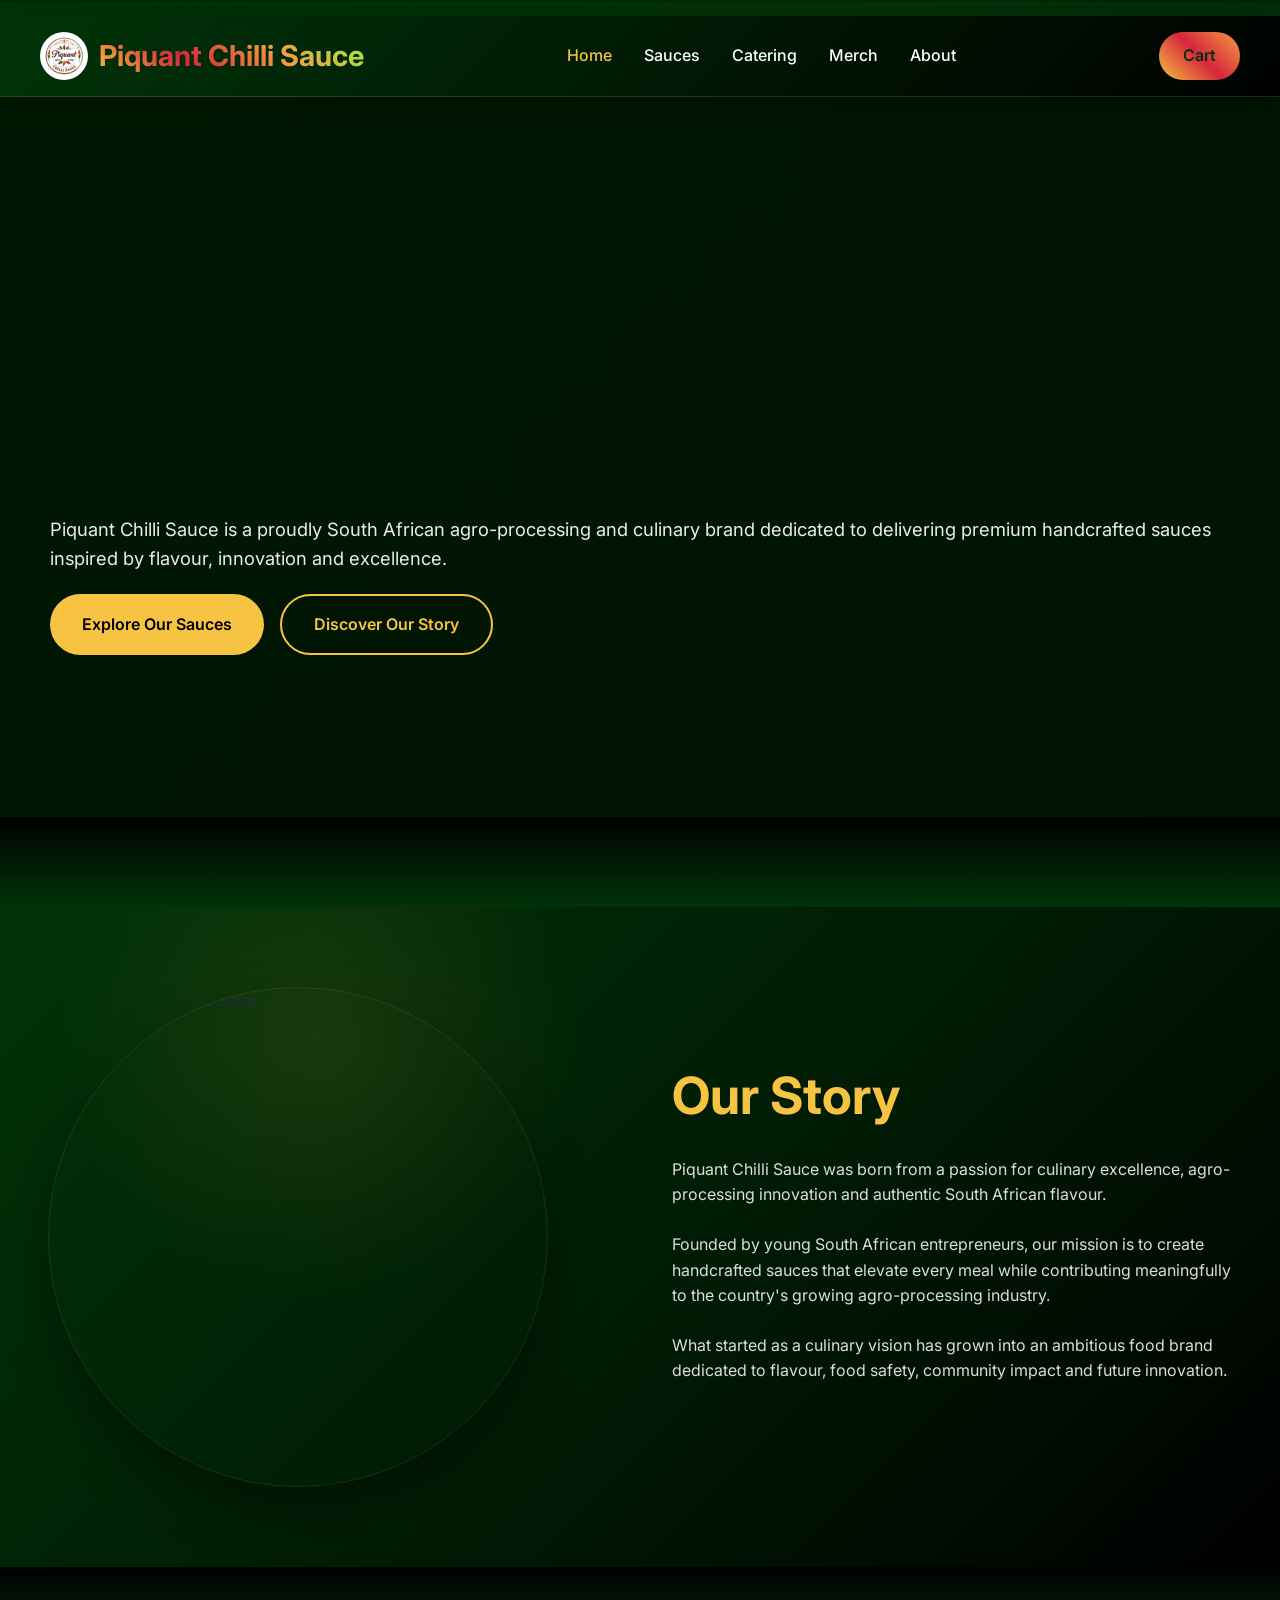
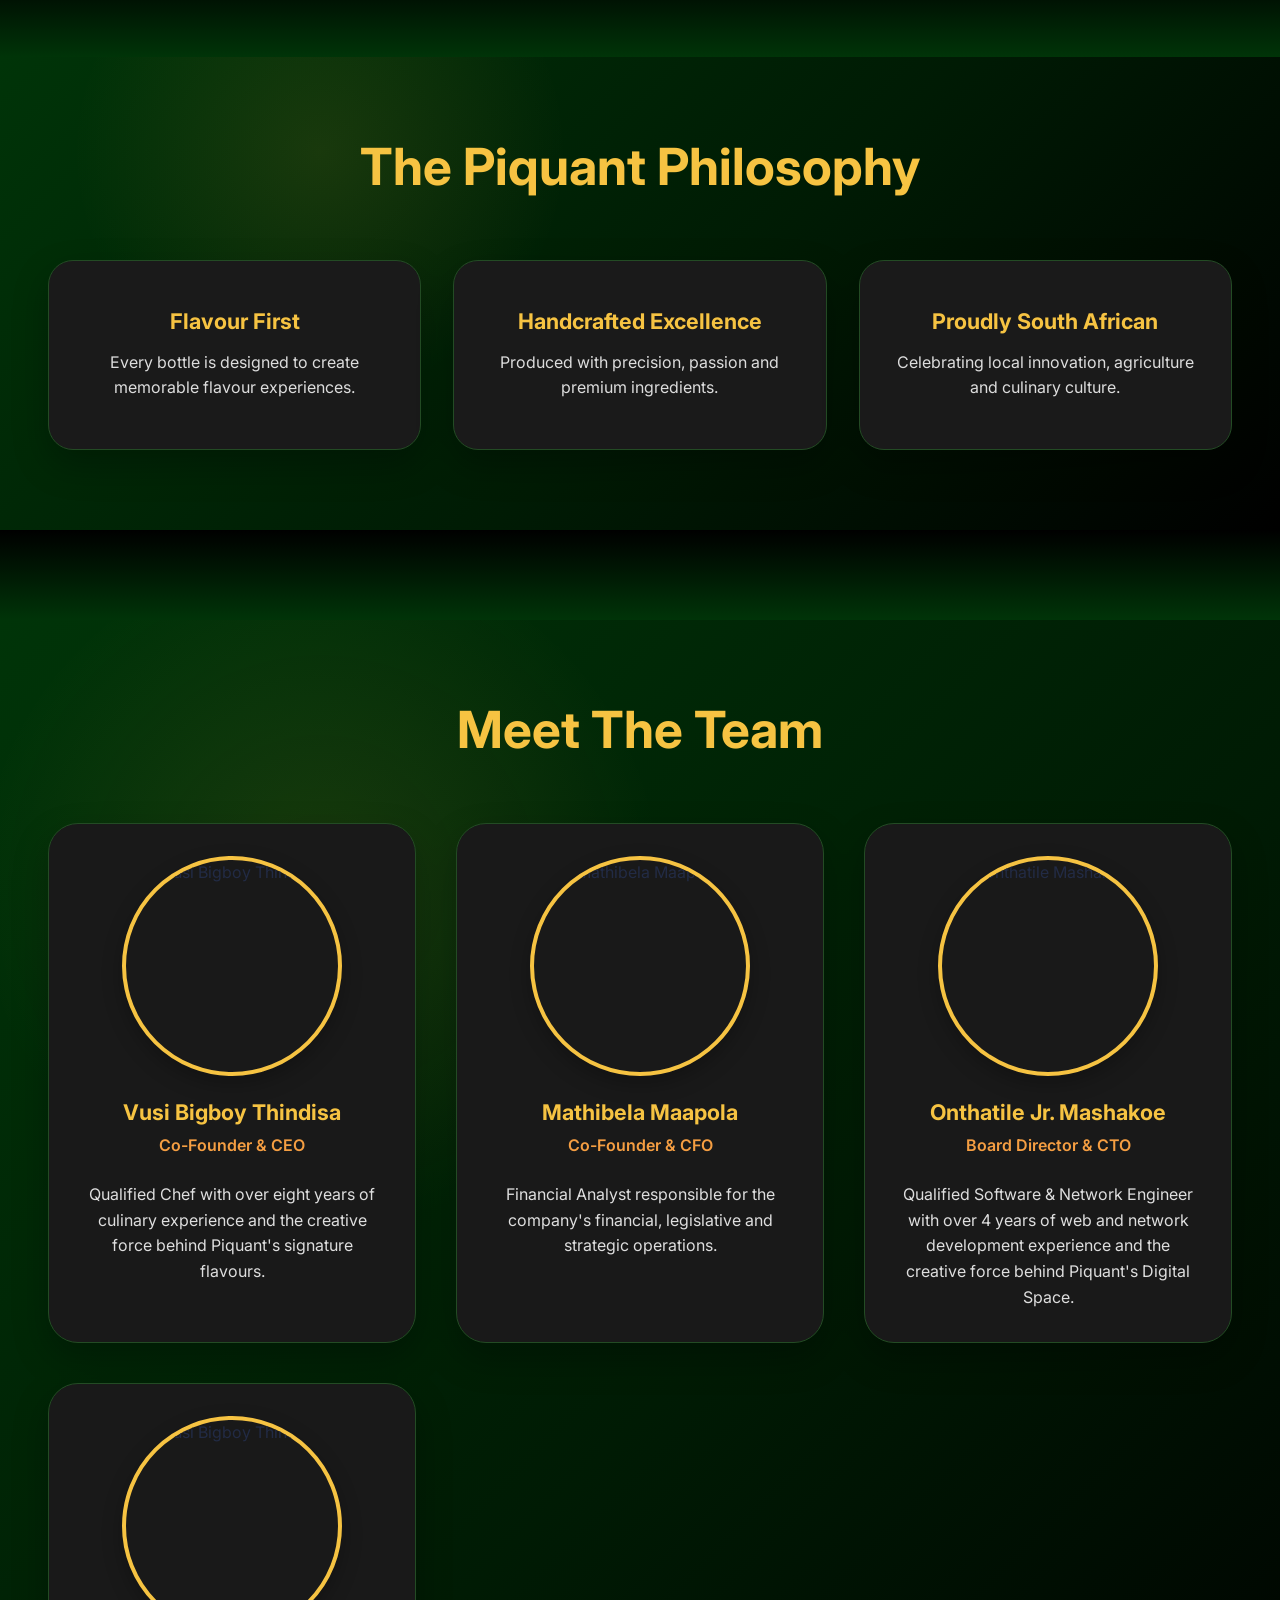
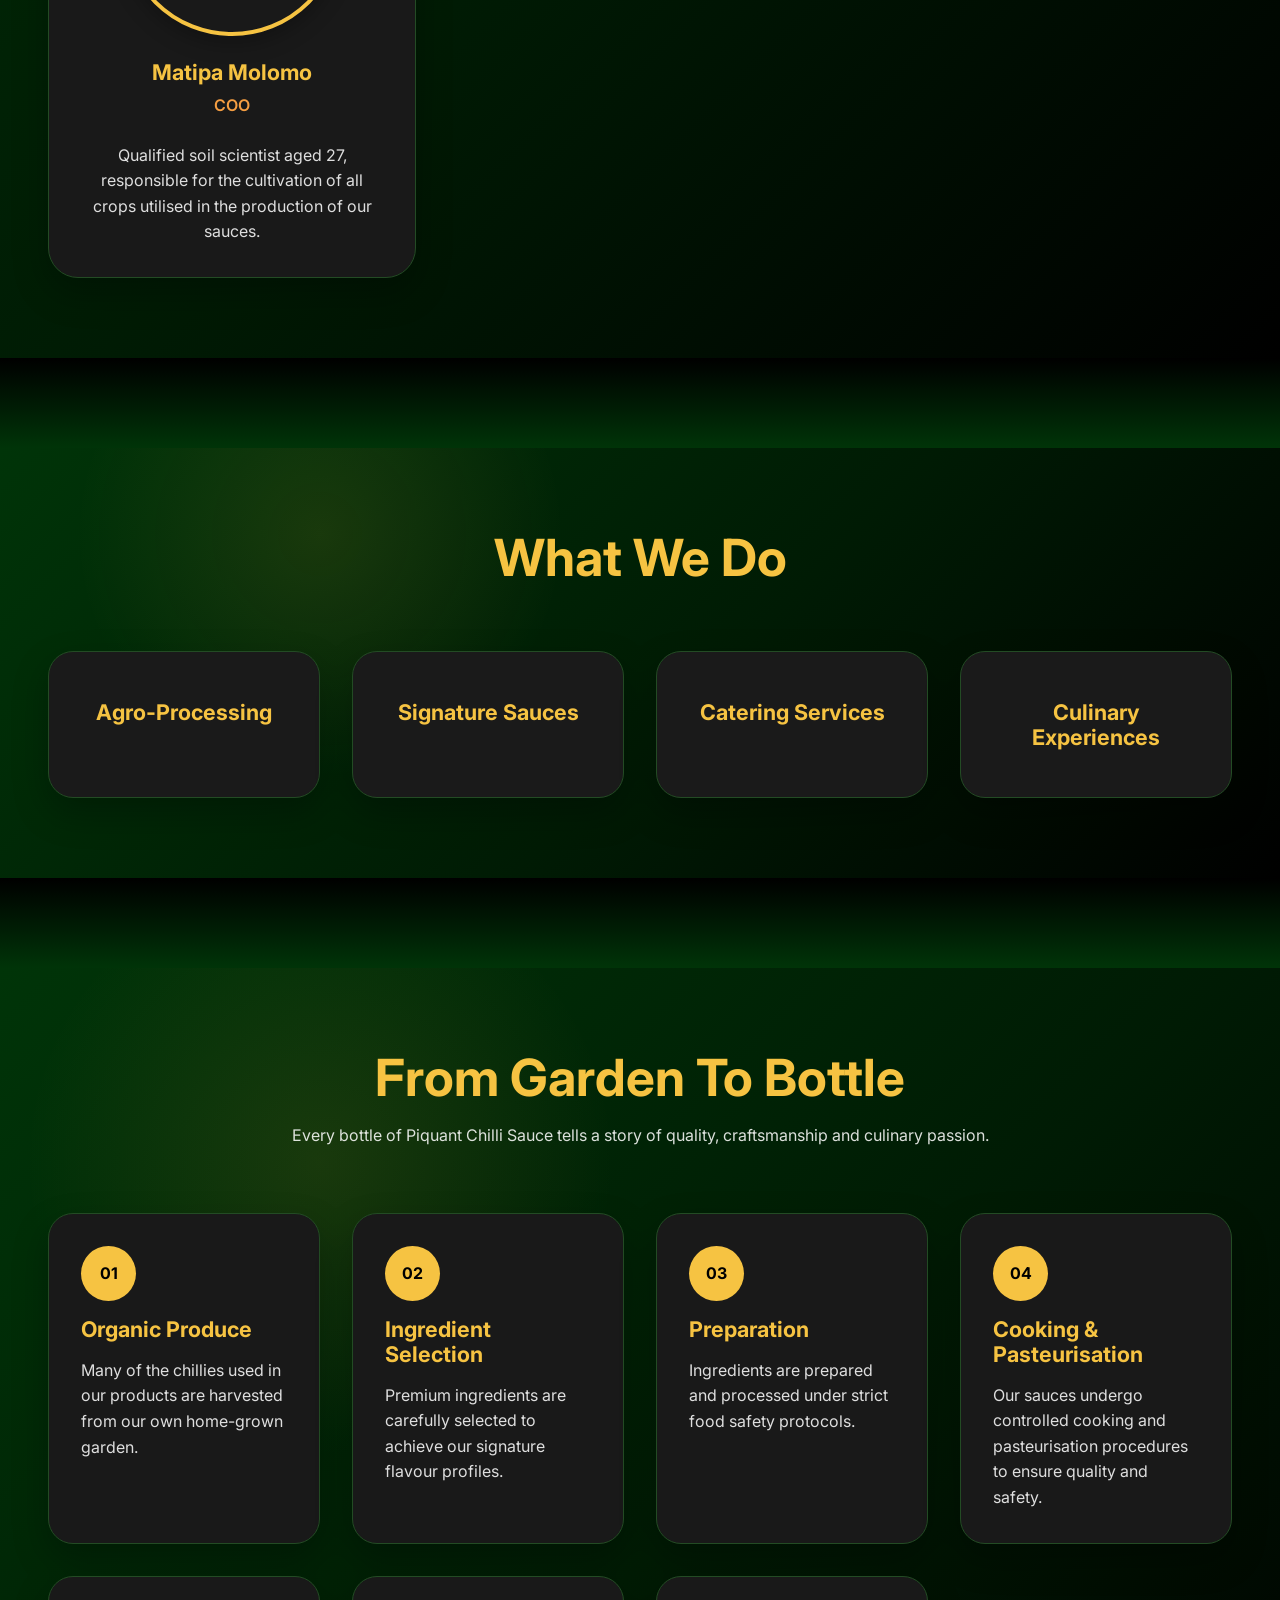
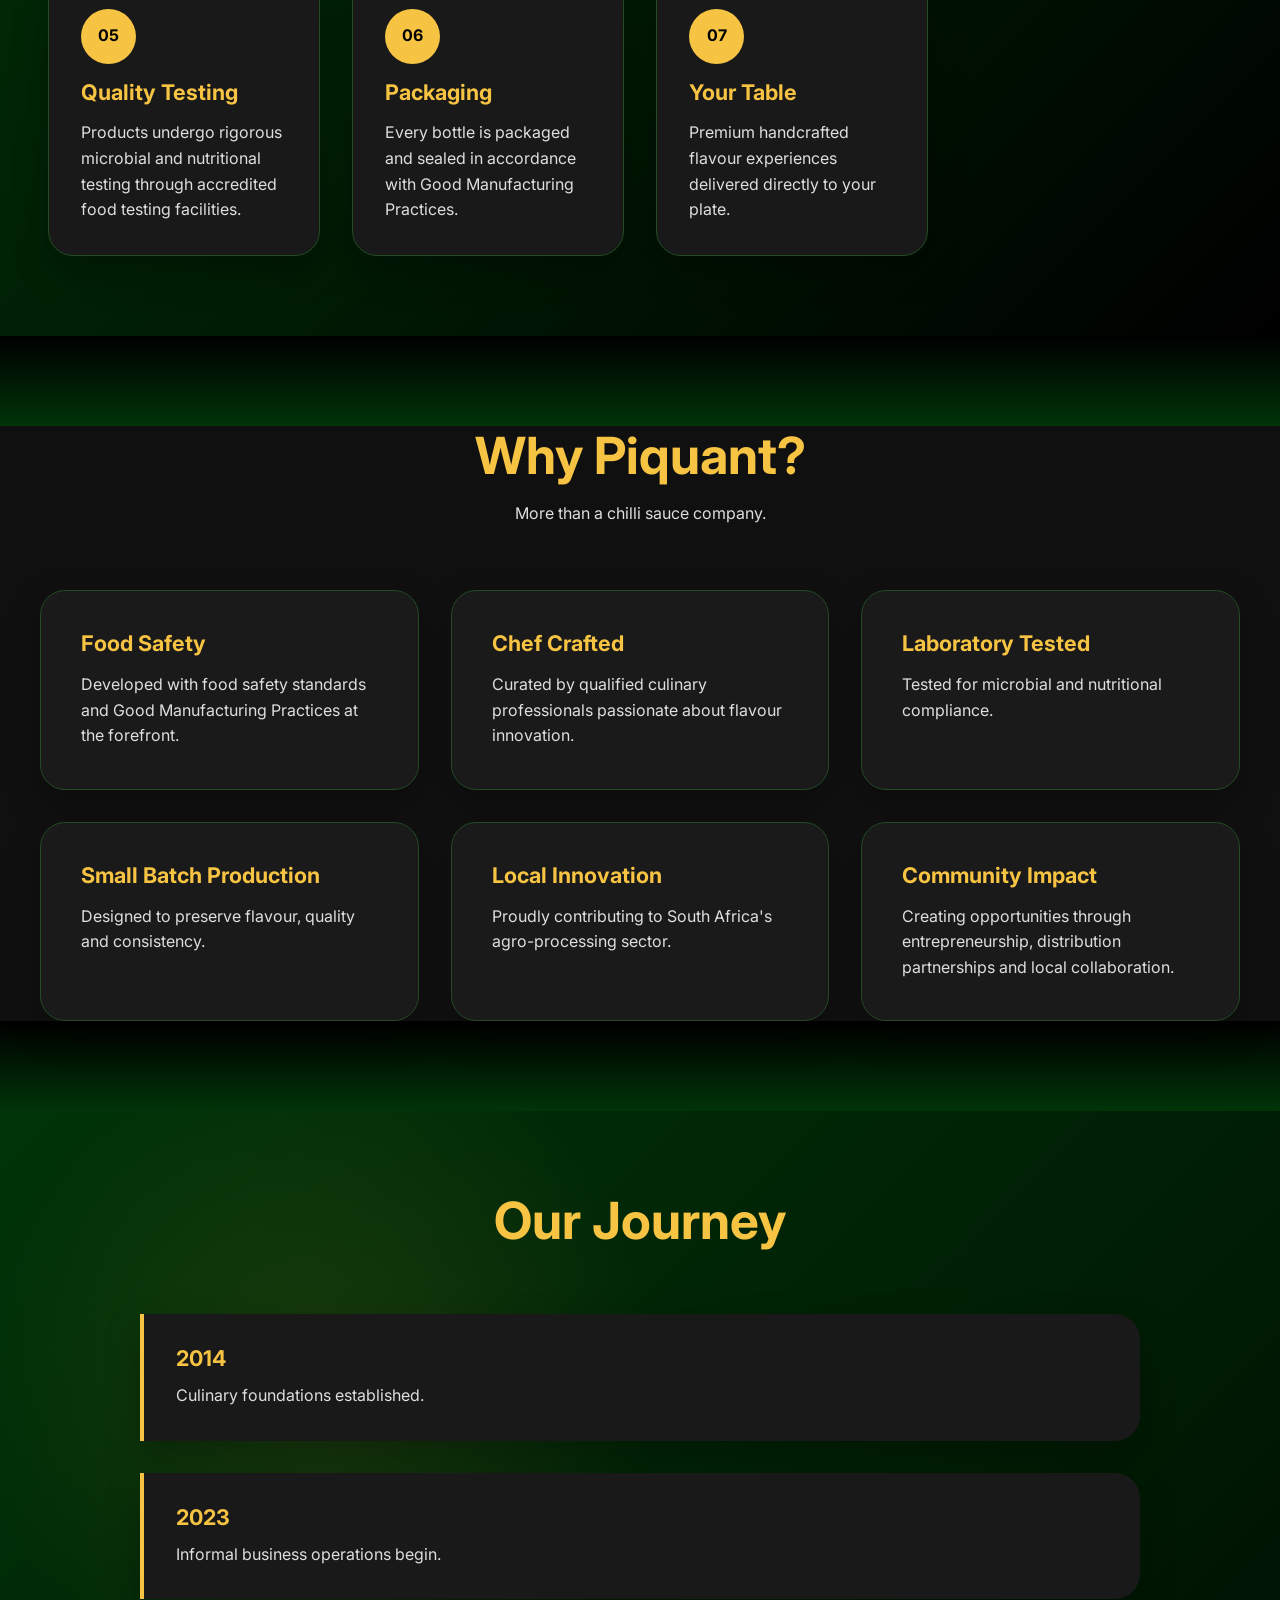
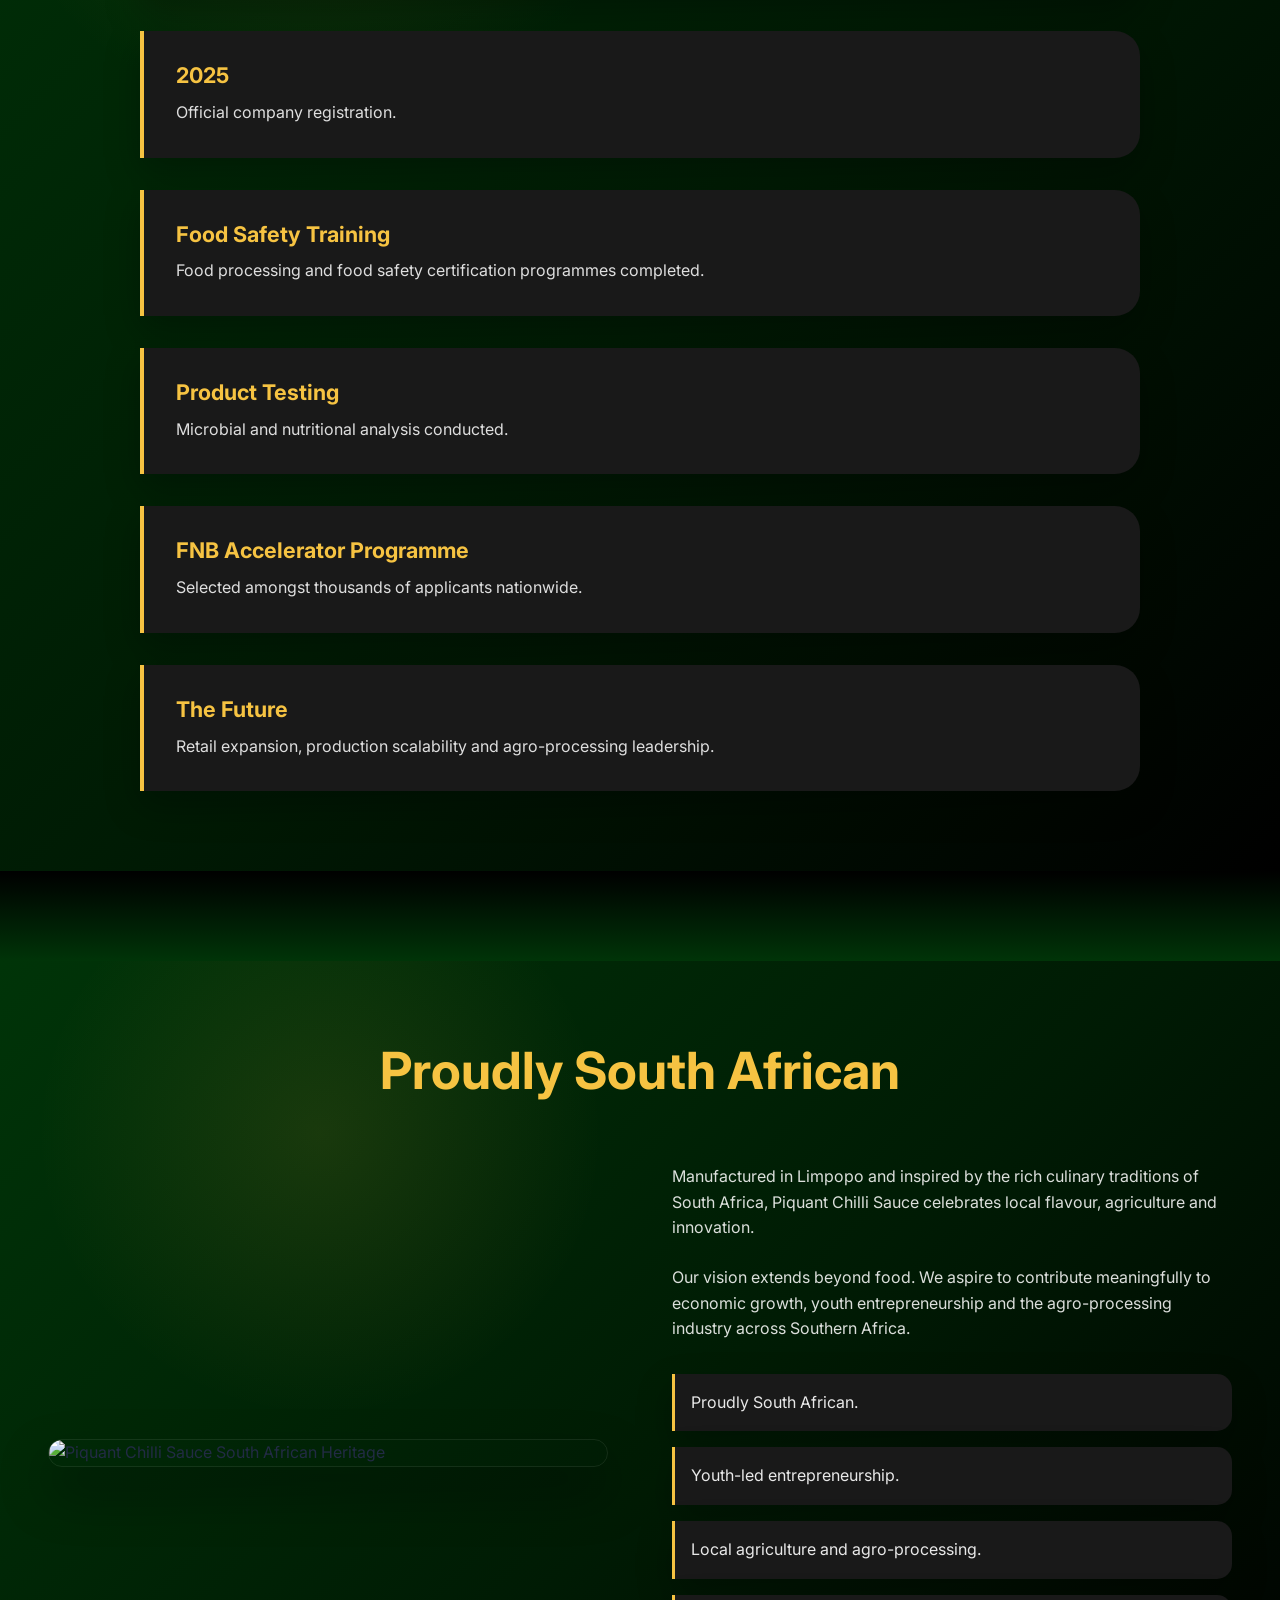
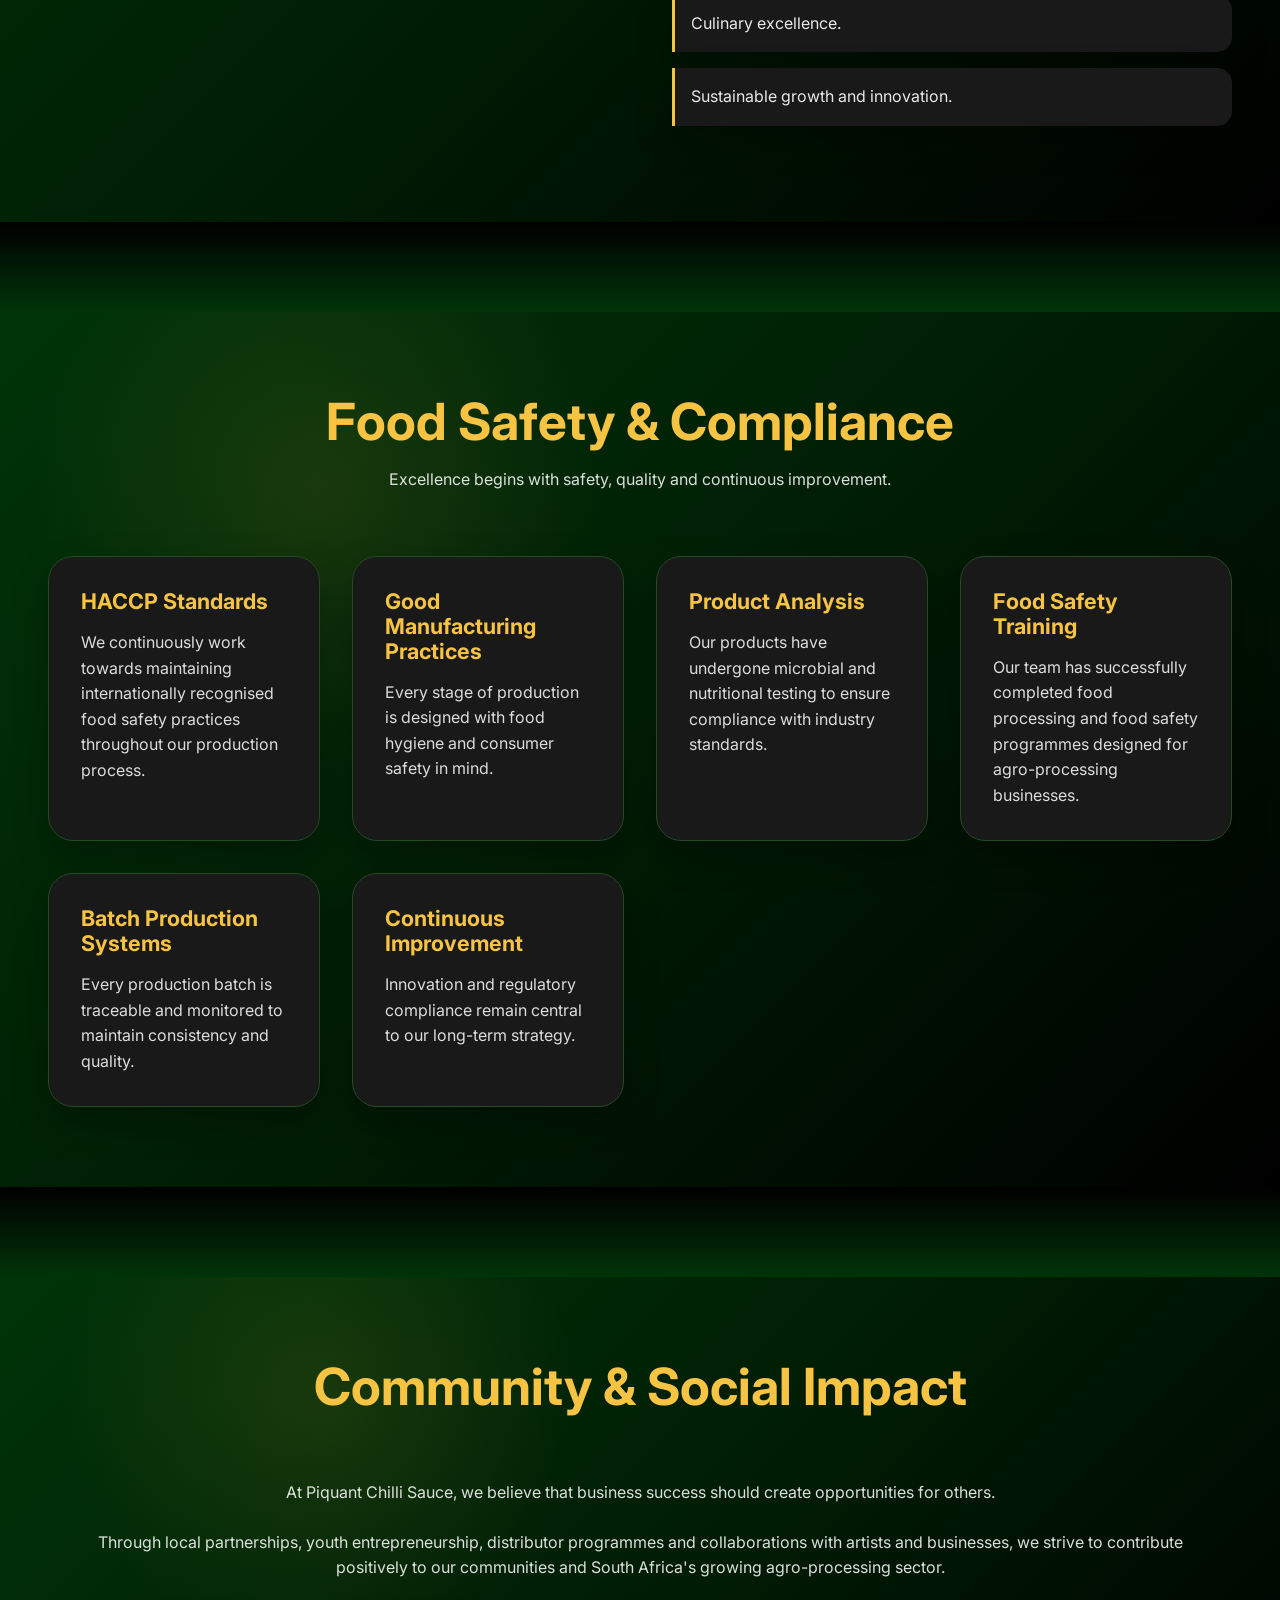
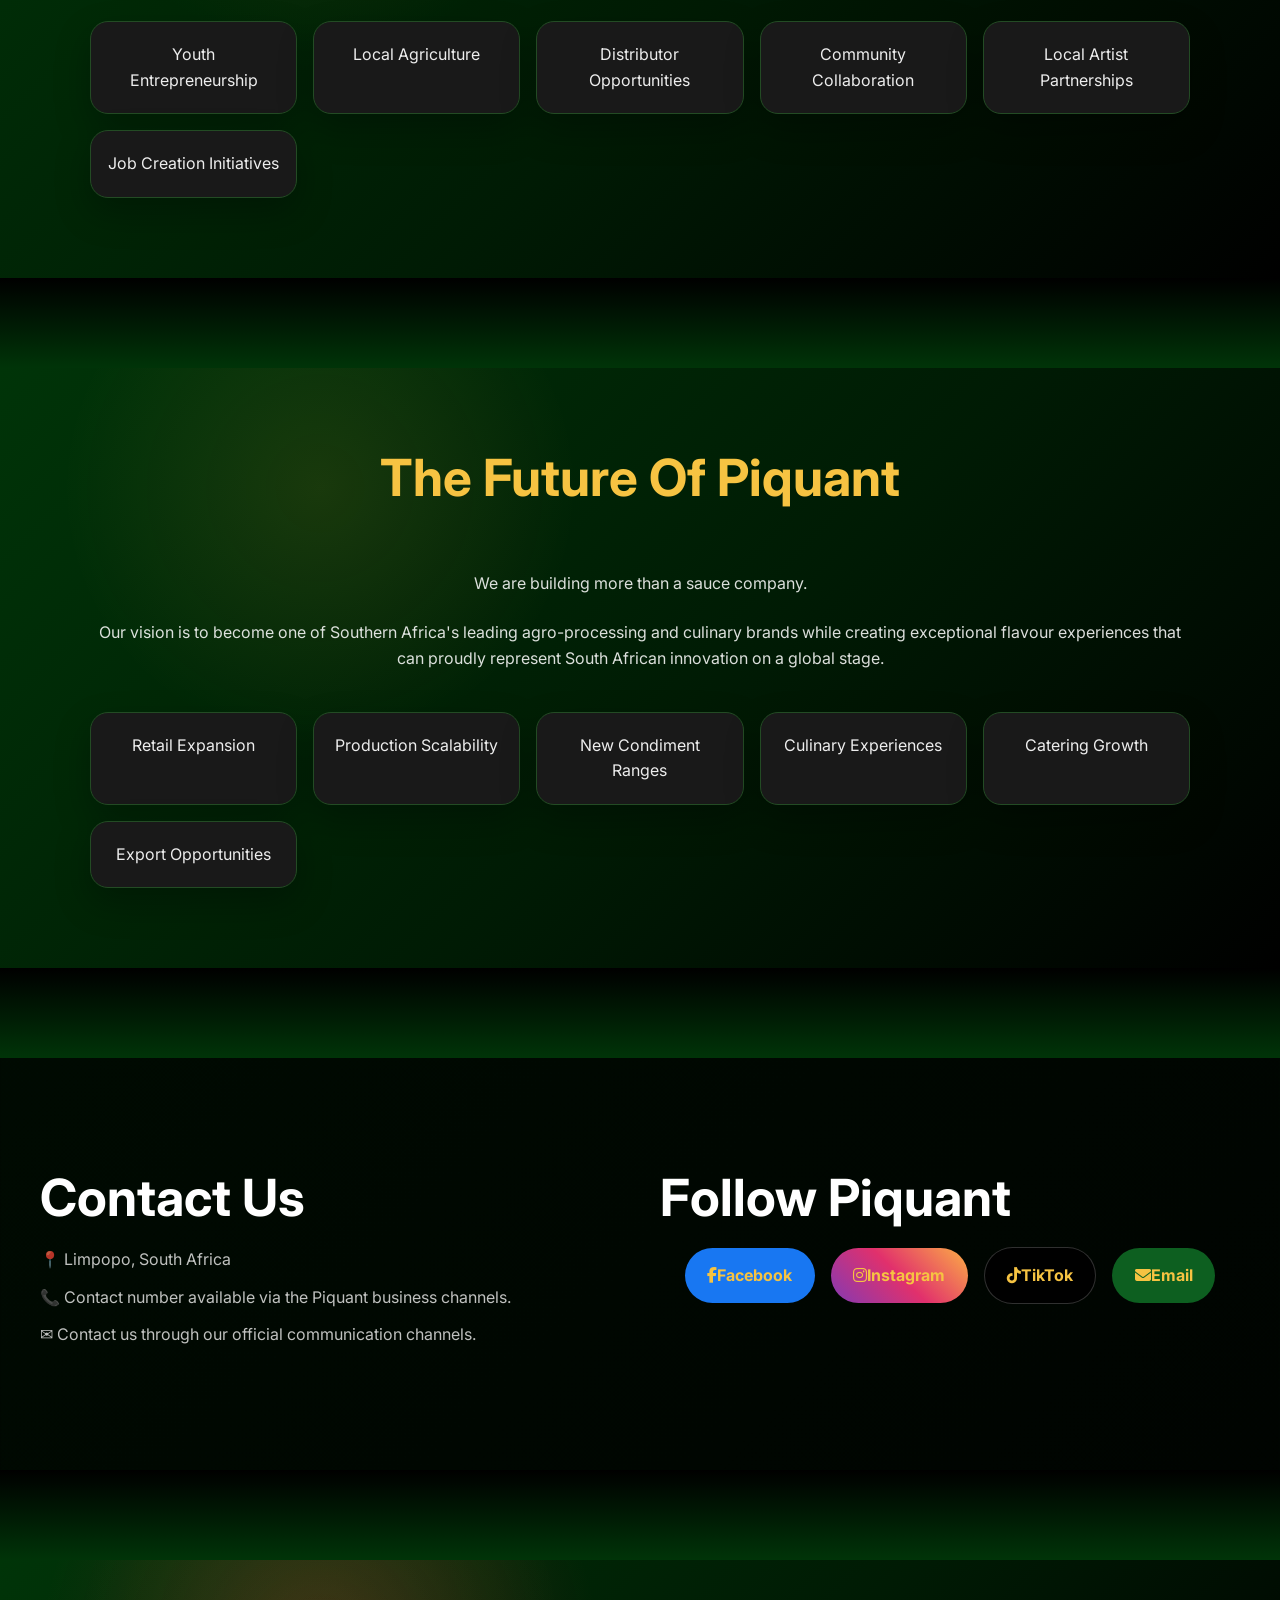
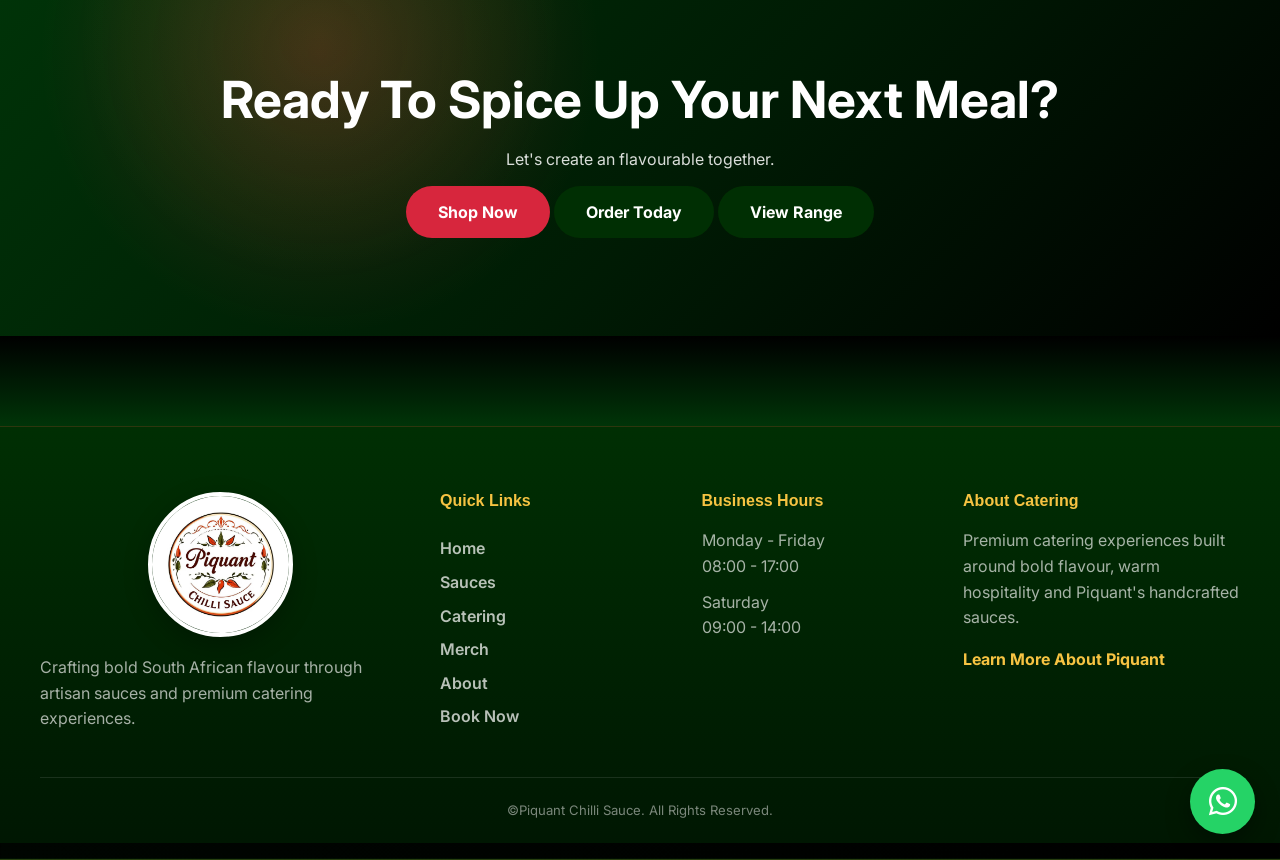
==== commit 32ab5293: "Add files via upload" ====
--- a/About.html
+++ b/About.html
@@ -2,447 +2,260 @@
 <html lang="en">
 
 <head>
-
     <meta charset="UTF-8">
-    <meta name="viewport"
-        content="width=device-width, initial-scale=1.0">
-
-    <title>About Us | Piquant Chilli Sauce</title>
-
-    <meta name="description"
-        content="Learn more about Piquant Chilli Sauce. Discover our story, handcrafted sauces, culinary philosophy, food safety standards and South African heritage.">
-
-    <!-- Main CSS -->
+    <meta name="viewport" content="width=device-width, initial-scale=1.0">
+    <meta name="description" content="Piquant Chilli Sauce offers handcrafted premium chilli sauces made in South Africa. Explore Pineapple Habanero, BBQ Sticky Wings, Spring Cayenne and Hot Honey Range.">
+    <meta name="author" content="Piquant Chilli Sauce">
+    <meta name="theme-color" content="#7b1113">
+    <title>About Us | Crafted Heat, Curated Taste</title>
+    <link rel="icon" href="Images/Logo/Fav Logo.jpg" type="image/jpeg">
     <link rel="stylesheet" href="About.css">
-
-    <!-- Existing Site Styling (if applicable) -->
-    <!-- <link rel="stylesheet" href="styles.css"> -->
-
-    <!-- Font Awesome (Only if already used in the website) -->
-    <link rel="stylesheet"
-        href="https://cdnjs.cloudflare.com/ajax/libs/font-awesome/6.7.2/css/all.min.css">
-
+    <link href="https://fonts.googleapis.com/css2?family=Inter:wght@400;500;600;700;900&display=swap" rel="stylesheet">
+    <link rel="preconnect" href="https://fonts.googleapis.com">
+    <link rel="preconnect" href="https://fonts.gstatic.com" crossorigin>
+    <link rel="stylesheet" href="https://cdnjs.cloudflare.com/ajax/libs/font-awesome/6.7.2/css/all.min.css">
 </head>
 
 <body>
 
-<!--==================================================
-SAUCE PAGE LOADER
-===================================================-->
-
-<div class="page-loader">
-
-    <div class="loader-logo">
-
-        <img src="Images/Piquant-Sauce-Load.png"
-             alt="Piquant Chilli Sauce Logo">
-
-    </div>
-
-    <h2>Preparing Something Delicious...</h2>
-
-</div>
-
-    
   <!--==================================================-->
-<!-- HEADER                                           -->
-<!--==================================================-->
+  <!--                     HEADER                       --> 
+  <!--==================================================-->
 
 <header class="header" id="main-header">
-
-    <div class="container">
-
-        <div class="nav">
-
-            <a href="index.html" class="logo">
-
-                PIQUANT
-                <span>CHILLI SAUCE</span>
-
-            </a>
-
-            <nav>
-
-                <ul class="nav-links">
-
-                    <li>
-                        <a href="index.html">
-                            Home
-                        </a>
-                    </li>
-
-                    <li>
-                        <a href="Sauces.html">
-                            Sauces
-                        </a>
-                    </li>
-
-                    <li>
-                        <a href="catering.html">
-                            Catering
-                        </a>
-                    </li>
-
-                    <li>
-                        <a href="merch.html">
-                            Merch
-                        </a>
-                    </li>
-
-                    <li>
-                        <a href="about.html"
-                            class="active">
-                            About
-                        </a>
-                    </li>
-
+      <header class="header" id="main-header">
+        <div class="container">
+            <nav class="nav" aria-label="Primary navigation">
+                <div class="logo-container">
+                    <a href="index.html" class="logo-link" aria-label="Piquant Chilli Sauce home">
+                        <img src="Images/Logo/OriginalPic.jpg" alt="Piquant Chilli Sauce Logo" class="logo-image">
+                    </a>
+                    <span class="logo">Piquant Chilli Sauce</span>
+                </div>
+
+                <ul class="nav-menu">
+                    <li><a href="index.html" class="active" aria-current="page">Home</a></li>
+                    <li><a href="Sauces.html">Sauces</a></li>
+                    <li><a href="Catering.html">Catering</a></li>
+                    <li><a href="Merch.html">Merch</a></li>
+                    <li><a href="About.html">About</a></li>
                 </ul>
 
+                <a href="Cart.html" class="cta-button">Cart</a>
+
+                <button id="header-toggle" class="header-toggle" aria-label="Menu" aria-expanded="false">☰</button>
             </nav>
-
-        </div>
-
-    </div>
-
+        </div>
 </header>
 
   <main>
     <!--==================================================-->
-<!-- HERO SECTION                                     -->
-<!--==================================================-->
+    <!--                HERO SECTION                      -->
+    <!--==================================================-->
 
 <section class="about-hero">
-
-    <div class="container">
-
-        <div class="hero-content">
-
-            <h1>
-
-                Crafted Heat.
-                Curated Taste.
-
-            </h1>
-
-            <p>
-
-                Piquant Chilli Sauce is a proudly South
-                African agro-processing and culinary
-                brand dedicated to delivering premium
-                handcrafted sauces inspired by flavour,
-                innovation and excellence.
-
-            </p>
-
-            <div class="hero-buttons">
-
-                <a href="Sauces.html"
-                    class="primary-btn">
-
-                    Explore Our Sauces
-
-                </a>
-
-                <a href="#our-story"
-                    class="secondary-btn">
-
-                    Discover Our Story
-
-                </a>
-
-            </div>
-
-        </div>
-
-    </div>
-
+    <div class="container">
+        <div class="profile-alignment"> 
+            <div class="hero-content">
+
+                <p>
+                    Piquant Chilli Sauce is a proudly South
+                    African agro-processing and culinary
+                    brand dedicated to delivering premium
+                    handcrafted sauces inspired by flavour,
+                    innovation and excellence.
+                </p>
+
+                <div class="hero-buttons">
+                    <a href="Sauces.html" class="primary-btn">Explore Our Sauces</a>
+                    <a href="#our-story" class="secondary-btn">Discover Our Story</a>
+                </div>
+            </div>
+        </div>
+    </div>
 </section>
 
     <!--==================================================-->
-<!-- OUR STORY                                        -->
-<!--==================================================-->
-
-<section class="about-story"
-    id="our-story">
-
-    <div class="container">
-
+    <!--                   OUR STORY                      -->
+    <!--==================================================-->
+        <div class="section-divider"></div>
+<section class="about-story" id="our-story">
+    <div class="container">
         <div class="story-grid">
-
             <div class="story-image">
-
-                <img src="images/about/our-story.jpg"
-                    alt="Piquant Chilli Sauce Story">
-
+                <img src="Images/Logo/Transparant-Logo.png" alt="Piquant Chilli Sauce Story">
             </div>
 
             <div class="story-content">
-
-                <h2>
-
-                    Our Story
-
-                </h2>
-
-                <p>
-
+                <h2>Our Story</h2>
+
+                <p>
                     Piquant Chilli Sauce was born from
                     a passion for culinary excellence,
                     agro-processing innovation and
                     authentic South African flavour.
-
-                </p>
-
-                <p>
-
+                </p>
+
+                <p>
                     Founded by young South African
                     entrepreneurs, our mission is to
                     create handcrafted sauces that
                     elevate every meal while contributing
                     meaningfully to the country's growing
                     agro-processing industry.
-
-                </p>
-
-                <p>
-
+                </p>
+
+                <p>
                     What started as a culinary vision
                     has grown into an ambitious food
                     brand dedicated to flavour,
                     food safety, community impact and
                     future innovation.
-
-                </p>
-
-            </div>
-
-        </div>
-
-    </div>
-
+                </p>
+            </div>
+        </div>
+    </div>
 </section>
 
     <!--==================================================-->
 <!-- PHILOSOPHY                                       -->
 <!--==================================================-->
-
+        <div class="section-divider"></div>
 <section class="philosophy-section">
-
-    <div class="container">
-
-        <h2>
-
-            The Piquant Philosophy
-
-        </h2>
-
+    <div class="container">
+        <h2 class="section-title">The Piquant Philosophy</h2>
         <div class="philosophy-grid">
-
             <article class="philosophy-card">
-
-                <h3>
-                    Flavour First
-                </h3>
-
-                <p>
-
+                <h3>Flavour First</h3>
+
+                <p>
                     Every bottle is designed to create
                     memorable flavour experiences.
-
                 </p>
 
             </article>
 
 
             <article class="philosophy-card">
-
-                <h3>
-                    Handcrafted Excellence
-                </h3>
-
-                <p>
-
+                <h3>Handcrafted Excellence</h3>
+
+                <p>
                     Produced with precision, passion
                     and premium ingredients.
-
-                </p>
-
-            </article>
-
+                </p>
+            </article>
 
             <article class="philosophy-card">
-
-                <h3>
-                    Proudly South African
-                </h3>
-
-                <p>
-
+                <h3>Proudly South African</h3>
+
+                <p>
                     Celebrating local innovation,
                     agriculture and culinary culture.
-
-                </p>
-
-            </article>
-
-        </div>
-
-    </div>
-
+                </p>
+            </article>
+        </div>
+    </div>
 </section>
 <!--==================================================-->
 <!-- FOUNDERS                                         -->
 <!--==================================================-->
-
+        <div class="section-divider"></div>
 <section class="founders-section">
-
-    <div class="container">
-
-        <h2>
-
-            Meet The Founders
-
-        </h2>
-
-
+    <div class="container">
+        <h2>Meet The Team</h2>
         <div class="founders-grid">
-
-
             <article class="founder-card">
-
-                <img src="images/about/vusi.jpg"
-                    alt="Vusi Bigboy Thindisa">
-
-                <h3>
-
-                    Vusi Bigboy Thindisa
-
-                </h3>
-
-                <span>
-
-                    Co-Founder & CEO
-
-                </span>
-
-                <p>
-
+                <img src="Images/Piquant-Moments/Team/Mav-Chef.jpg" alt="Vusi Bigboy Thindisa">
+                <h3>Vusi Bigboy Thindisa</h3>
+                <span>Co-Founder & CEO</span>
+
+                <p>
                     Qualified Chef with over eight
                     years of culinary experience and
                     the creative force behind Piquant's
                     signature flavours.
-
                 </p>
 
             </article>
 
 
             <article class="founder-card">
-
-                <img src="images/about/mathibela.jpg"
-                    alt="Mathibela Maapola">
-
-                <h3>
-
-                    Mathibela Maapola
-
-                </h3>
-
-                <span>
-
-                    Co-Founder & CFO
-
-                </span>
-
-                <p>
-
+                <img src="Images/Piquant-Moments/Team/Thibe Maapola.jpg"alt="Mathibela Maapola">
+                <h3>Mathibela Maapola</h3>
+                <span>Co-Founder & CFO</span>
+
+                <p>
                     Financial Analyst responsible for
                     the company's financial, legislative
                     and strategic operations.
-
-                </p>
-
-            </article>
-
-
-        </div>
-
-    </div>
-
-</section>
-
-    <!--==================================================-->
+                </p>
+            </article>
+
+            
+             <article class="founder-card">
+                <img src="Images/Piquant-Moments/Team/Onthatile-Mashakoe.jpg" alt="Onthatile Mashakoe">
+                <h3>Onthatile Jr. Mashakoe </h3>
+                <span>Board Director & CTO</span>
+
+                <p>
+                    Qualified Software & Network Engineer with over 4
+                    years of web and network development experience and
+                    the creative force behind Piquant's
+                    Digital Space.
+                </p>   
+
+            </article>
+
+            <article class="founder-card">
+                <img src="Images/Piquant-Moments/Team/Matipa-Molomo.jpg" alt="Vusi Bigboy Thindisa">
+                <h3>Matipa Molomo</h3>
+                <span> COO </span>
+
+                <p>
+                    Qualified soil scientist aged 27, responsible for the cultivation of all crops utilised in the production of our sauces.
+                </p>
+
+            </article>
+        </div>
+    </div>
+</section>
+
+<!--==================================================-->
 <!-- WHAT WE DO                                       -->
 <!--==================================================-->
-
+        <div class="section-divider"></div>
 <section class="services-section">
-
-    <div class="container">
-
-        <h2>
-
-            What We Do
-
-        </h2>
-
+    <div class="container">
+        <h2 class="section-title">What We Do</h2>
 
         <div class="services-grid">
-
             <article>
-
-                <h3>
-                    Agro-Processing
-                </h3>
-
-            </article>
-
+                <h3>Agro-Processing</h3>
+            </article>
 
             <article>
-
-                <h3>
-                    Signature Sauces
-                </h3>
-
-            </article>
-
+                <h3>Signature Sauces</h3>
+            </article>
 
             <article>
-
-                <h3>
-                    Catering Services
-                </h3>
-
-            </article>
-
+                <h3>Catering Services</h3>
+            </article>
 
             <article>
-
-                <h3>
-                    Culinary Experiences
-                </h3>
-
-            </article>
-
-
-        </div>
-
-    </div>
-
+                <h3>Culinary Experiences</h3>
+            </article>
+        </div>
+    </div>
 </section>
 
     <!--==================================================-->
 <!-- FROM GARDEN TO BOTTLE                            -->
 <!--==================================================-->
-
+        <div class="section-divider"></div>
 <section class="production-section">
-
-    <div class="container">
-
+    <div class="container">
         <div class="section-title">
-
-            <h2>
-                From Garden To Bottle
-            </h2>
+            <h2>From Garden To Bottle</h2>
 
             <p>
                 Every bottle of Piquant Chilli Sauce tells a story of
@@ -453,15 +266,9 @@
 
 
         <div class="production-timeline">
-
             <div class="production-step">
-
                 <span>01</span>
-
-                <h3>
-                    Organic Produce
-                </h3>
-
+                <h3>Organic Produce</h3>
                 <p>
                     Many of the chillies used in our products are
                     harvested from our own home-grown garden.
@@ -469,63 +276,39 @@
 
             </div>
 
-
             <div class="production-step">
-
                 <span>02</span>
-
-                <h3>
-                    Ingredient Selection
-                </h3>
-
+                <h3>Ingredient Selection</h3>
                 <p>
                     Premium ingredients are carefully selected to
                     achieve our signature flavour profiles.
                 </p>
-
-            </div>
-
+            </div>
 
             <div class="production-step">
-
                 <span>03</span>
-
-                <h3>
-                    Preparation
-                </h3>
+                <h3>Preparation</h3>
 
                 <p>
                     Ingredients are prepared and processed under
                     strict food safety protocols.
                 </p>
-
-            </div>
-
+            </div>
 
             <div class="production-step">
-
                 <span>04</span>
-
-                <h3>
-                    Cooking & Pasteurisation
-                </h3>
+                <h3>Cooking & Pasteurisation</h3>
 
                 <p>
                     Our sauces undergo controlled cooking and
                     pasteurisation procedures to ensure quality
                     and safety.
                 </p>
-
-            </div>
-
+            </div>
 
             <div class="production-step">
-
                 <span>05</span>
-
-                <h3>
-                    Quality Testing
-                </h3>
+                <h3>Quality Testing</h3>
 
                 <p>
                     Products undergo rigorous microbial and
@@ -535,473 +318,224 @@
 
             </div>
 
-
             <div class="production-step">
-
                 <span>06</span>
-
-                <h3>
-                    Packaging
-                </h3>
+                <h3>Packaging</h3>
 
                 <p>
                     Every bottle is packaged and sealed in
                     accordance with Good Manufacturing Practices.
                 </p>
-
-            </div>
-
+            </div>
 
             <div class="production-step">
-
                 <span>07</span>
-
-                <h3>
-                    Your Table
-                </h3>
-
+                <h3>Your Table</h3>
                 <p>
                     Premium handcrafted flavour experiences
                     delivered directly to your plate.
                 </p>
-
-            </div>
-
-
-        </div>
-
-    </div>
-
-</section>
-
-
+            </div>
+        </div>
+    </div>
+</section>
 
 <!--==================================================-->
 <!-- WHY PIQUANT                                      -->
 <!--==================================================-->
-
+        <div class="section-divider"></div>
 <section class="difference-section">
-
-    <div class="container">
-
+    <div class="container">
         <div class="section-title">
-
-            <h2>
-
-                Why Piquant?
-
-            </h2>
-
-            <p>
-
-                More than a chilli sauce company.
-
-            </p>
-
-        </div>
-
+            <h2>Why Piquant?</h2>
+            <p>More than a chilli sauce company.</p>
+        </div>
 
         <div class="difference-grid">
-
-
             <article class="difference-card">
-
-                <h3>
-
-                    Food Safety
-
-                </h3>
-
-                <p>
-
+                <h3>Food Safety</h3>
+
+                <p>
                     Developed with food safety standards and
                     Good Manufacturing Practices at the forefront.
-
-                </p>
-
-            </article>
-
-
+                </p>
+
+            </article>
 
             <article class="difference-card">
-
-                <h3>
-
-                    Chef Crafted
-
-                </h3>
-
-                <p>
-
+                <h3>Chef Crafted</h3>
+
+                <p>
                     Curated by qualified culinary professionals
                     passionate about flavour innovation.
-
-                </p>
-
-            </article>
-
-
+                </p>
+            </article>
 
             <article class="difference-card">
-
-                <h3>
-
-                    Laboratory Tested
-
-                </h3>
-
-                <p>
-
+                <h3>Laboratory Tested</h3>
+
+                <p>
                     Tested for microbial and nutritional
                     compliance.
-
-                </p>
-
-            </article>
-
-
+                </p>
+            </article>
 
             <article class="difference-card">
-
-                <h3>
-
-                    Small Batch Production
-
-                </h3>
-
-                <p>
-
+                <h3>Small Batch Production</h3>
+
+                <p>
                     Designed to preserve flavour, quality and
                     consistency.
-
-                </p>
-
-            </article>
-
-
+                </p>
+            </article>
 
             <article class="difference-card">
-
-                <h3>
-
-                    Local Innovation
-
-                </h3>
-
-                <p>
-
+                <h3>Local Innovation</h3>
+
+                <p>
                     Proudly contributing to South Africa's
                     agro-processing sector.
-
-                </p>
-
-            </article>
-
-
+                </p>
+            </article>
 
             <article class="difference-card">
-
-                <h3>
-
-                    Community Impact
-
-                </h3>
-
-                <p>
-
+                <h3>Community Impact</h3>
+
+                <p>
                     Creating opportunities through entrepreneurship,
                     distribution partnerships and local collaboration.
-
-                </p>
-
-            </article>
-
-
-        </div>
-
-    </div>
-
-</section>
-
-
-
+                </p>
+            </article>
+        </div>
+    </div>
+</section>
 
 <!--==================================================-->
 <!-- OUR JOURNEY                                      -->
 <!--==================================================-->
-
+        <div class="section-divider"></div>
 <section class="timeline-section">
-
-    <div class="container">
-
+    <div class="container">
         <div class="section-title">
-
-            <h2>
-
-                Our Journey
-
-            </h2>
-
-        </div>
-
+            <h2>Our Journey</h2>
+        </div>
 
         <div class="timeline-container">
-
-
             <div class="timeline-item">
-
-                <h3>
-                    2014
-                </h3>
-
-                <p>
-
-                    Culinary foundations established.
-
-                </p>
-
-            </div>
-
-
+                <h3>2014</h3>
+                <p>Culinary foundations established.</p>
+            </div>
 
             <div class="timeline-item">
-
-                <h3>
-                    2023
-                </h3>
-
-                <p>
-
-                    Informal business operations begin.
-
-                </p>
-
-            </div>
-
-
+                <h3>2023</h3>
+                <p>Informal business operations begin.</p>
+            </div>
 
             <div class="timeline-item">
-
-                <h3>
-                    2025
-                </h3>
-
-                <p>
-
-                    Official company registration.
-
-                </p>
-
-            </div>
-
-
+                <h3>2025</h3>
+                <p>Official company registration.</p>
+            </div>
 
             <div class="timeline-item">
-
-                <h3>
-                    Food Safety Training
-                </h3>
-
-                <p>
-
+                <h3>Food Safety Training</h3>
+
+                <p>
                     Food processing and food safety certification
                     programmes completed.
-
-                </p>
-
-            </div>
-
-
+                </p>
+            </div>
 
             <div class="timeline-item">
-
-                <h3>
-                    Product Testing
-                </h3>
-
-                <p>
-
-                    Microbial and nutritional analysis conducted.
-
-                </p>
-
-            </div>
-
-
+                <h3>Product Testing</h3>
+                <p>Microbial and nutritional analysis conducted.</p>
+            </div>
 
             <div class="timeline-item">
-
-                <h3>
-                    FNB Accelerator Programme
-                </h3>
-
-                <p>
-
-                    Selected amongst thousands of applicants
-                    nationwide.
-
-                </p>
-
-            </div>
-
-
+                <h3>FNB Accelerator Programme</h3>
+                <p>Selected amongst thousands of applicants nationwide.</p>
+            </div>
 
             <div class="timeline-item">
-
-                <h3>
-                    The Future
-                </h3>
-
-                <p>
-
+                <h3>The Future</h3>
+
+                <p>
                     Retail expansion, production scalability and
                     agro-processing leadership.
-
-                </p>
-
-            </div>
-
-
-        </div>
-
-    </div>
-
-</section>
-
-
-
-
-<!--==================================================-->
-<!-- PROUDLY SOUTH AFRICAN                            -->
+                </p>
+            </div>
+        </div>
+    </div>
+</section>
+
+
+
+        <div class="section-divider"></div>
+<!--==================================================-->
+<!--               PROUDLY SOUTH AFRICAN              -->
 <!--==================================================-->
 
 <section class="south-africa-section">
-
-    <div class="container">
-
+    <div class="container">
         <div class="section-title">
-
-            <h2>
-
-                Proudly South African
-
-            </h2>
-
-        </div>
-
+            <h2>Proudly South African</h2>
+        </div>
 
         <div class="south-africa-content">
-
-
             <div class="south-africa-image">
-
-                <img src="images/about/south-africa.jpg"
-                    alt="Piquant Chilli Sauce South African Heritage">
-
-            </div>
-
-
+                <img src="Images/Enterprise/SA-Flag.jpg" alt="Piquant Chilli Sauce South African Heritage">
+            </div>
 
             <div class="south-africa-text">
-
-                <p>
-
+                <p>
                     Manufactured in Limpopo and inspired by the
                     rich culinary traditions of South Africa,
                     Piquant Chilli Sauce celebrates local flavour,
                     agriculture and innovation.
-
-                </p>
-
-                <p>
-
+                </p>
+
+                <p>
                     Our vision extends beyond food. We aspire
                     to contribute meaningfully to economic growth,
                     youth entrepreneurship and the agro-processing
                     industry across Southern Africa.
-
-                </p>
-
+                </p>
 
                 <ul>
-
-                    <li>
-                        Proudly South African.
-                    </li>
-
-                    <li>
-                        Youth-led entrepreneurship.
-                    </li>
-
-                    <li>
-                        Local agriculture and agro-processing.
-                    </li>
-
-                    <li>
-                        Culinary excellence.
-                    </li>
-
-                    <li>
-                        Sustainable growth and innovation.
-                    </li>
-
+                    <li>Proudly South African.</li>
+                    <li>Youth-led entrepreneurship.</li>
+                    <li>Local agriculture and agro-processing.</li>
+                    <li>Culinary excellence.</li>
+                    <li>Sustainable growth and innovation.</li>
                 </ul>
-
-
-            </div>
-
-
-        </div>
-
-    </div>
-
-</section>
-
+            </div>
+        </div>
+    </div>
+</section>
+        <div class="section-divider"></div>
     <!--==================================================-->
 <!-- FOOD SAFETY & COMPLIANCE                         -->
 <!--==================================================-->
 
 <section class="compliance-section">
-
-    <div class="container">
-
+    <div class="container">
         <div class="section-title">
-
-            <h2>
-                Food Safety & Compliance
-            </h2>
-
-            <p>
-                Excellence begins with safety, quality and
-                continuous improvement.
-            </p>
-
-        </div>
-
+            <h2>Food Safety & Compliance</h2>
+            <p>Excellence begins with safety, quality and continuous improvement.</p>
+        </div>
 
         <div class="compliance-grid">
-
-
             <article class="compliance-card">
-
-                <h3>
-                    HACCP Standards
-                </h3>
+                <h3>HACCP Standards</h3>
 
                 <p>
                     We continuously work towards maintaining
                     internationally recognised food safety
                     practices throughout our production process.
                 </p>
-
-            </article>
-
+            </article>
 
             <article class="compliance-card">
-
-                <h3>
-                    Good Manufacturing Practices
-                </h3>
+                <h3>Good Manufacturing Practices</h3>
 
                 <p>
                     Every stage of production is designed with
@@ -1010,27 +544,18 @@
 
             </article>
 
-
             <article class="compliance-card">
-
-                <h3>
-                    Product Analysis
-                </h3>
+                <h3>Product Analysis</h3>
 
                 <p>
                     Our products have undergone microbial and
-                    nutritional testing to ensure compliance
-                    with industry standards.
-                </p>
-
-            </article>
-
+                    nutritional testing to ensure compliance with industry standards.
+                </p>
+
+            </article>
 
             <article class="compliance-card">
-
-                <h3>
-                    Food Safety Training
-                </h3>
+                <h3>Food Safety Training</h3>
 
                 <p>
                     Our team has successfully completed food
@@ -1042,24 +567,17 @@
 
 
             <article class="compliance-card">
-
-                <h3>
-                    Batch Production Systems
-                </h3>
+                <h3>Batch Production Systems</h3>
 
                 <p>
                     Every production batch is traceable and
                     monitored to maintain consistency and quality.
                 </p>
-
             </article>
 
 
             <article class="compliance-card">
-
-                <h3>
-                    Continuous Improvement
-                </h3>
+                <h3>Continuous Improvement</h3>
 
                 <p>
                     Innovation and regulatory compliance remain
@@ -1067,418 +585,187 @@
                 </p>
 
             </article>
-
-
-        </div>
-
-    </div>
-
-</section>
-
-
-
-
-<!--==================================================-->
-<!-- COMMUNITY IMPACT                                 -->
+        </div>
+    </div>
+</section>
+
+        <div class="section-divider"></div>
+<!--==================================================-->
+<!--            COMMUNITY IMPACT                      -->
 <!--==================================================-->
 
 <section class="community-section">
-
-    <div class="container">
-
+    <div class="container">
         <div class="section-title">
-
-            <h2>
-                Community & Social Impact
-            </h2>
-
-        </div>
-
+            <h2>Community & Social Impact</h2>
+        </div>
 
         <div class="community-content">
-
             <p>
-
                 At Piquant Chilli Sauce, we believe that business
                 success should create opportunities for others.
-
             </p>
 
             <p>
-
                 Through local partnerships, youth entrepreneurship,
                 distributor programmes and collaborations with
                 artists and businesses, we strive to contribute
                 positively to our communities and South Africa's
                 growing agro-processing sector.
-
             </p>
 
-
             <div class="community-grid">
-
-                <div class="community-card">
-
-                    Youth Entrepreneurship
-
-                </div>
-
-
-                <div class="community-card">
-
-                    Local Agriculture
-
-                </div>
-
-
-                <div class="community-card">
-
-                    Distributor Opportunities
-
-                </div>
-
-
-                <div class="community-card">
-
-                    Community Collaboration
-
-                </div>
-
-
-                <div class="community-card">
-
-                    Local Artist Partnerships
-
-                </div>
-
-
-                <div class="community-card">
-
-                    Job Creation Initiatives
-
-                </div>
-
-            </div>
-
-
-        </div>
-
-    </div>
-
-</section>
-
-
-
-
-<!--==================================================-->
-<!-- FUTURE VISION                                    -->
+                <div class="community-card">Youth Entrepreneurship</div>
+                <div class="community-card">Local Agriculture</div>
+                <div class="community-card">Distributor Opportunities</div>
+                <div class="community-card">Community Collaboration</div>
+                <div class="community-card">Local Artist Partnerships</div>
+                <div class="community-card">Job Creation Initiatives</div>
+            </div>
+        </div>
+    </div>
+</section>
+
+        <div class="section-divider"></div>
+<!--==================================================-->
+<!--                FUTURE VISION                     -->
 <!--==================================================-->
 
 <section class="vision-section">
-
-    <div class="container">
-
+    <div class="container">
         <div class="section-title">
-
-            <h2>
-                The Future Of Piquant
-            </h2>
-
+            <h2>The Future Of Piquant</h2>
         </div>
 
 
         <div class="vision-content">
+            <p>We are building more than a sauce company.</p>
 
             <p>
-
-                We are building more than a sauce company.
-
-            </p>
-
-            <p>
-
                 Our vision is to become one of Southern Africa's
                 leading agro-processing and culinary brands while
                 creating exceptional flavour experiences that can
-                proudly represent South African innovation on a
-                global stage.
-
+                proudly represent South African innovation on a global stage.
             </p>
 
-
             <div class="vision-grid">
-
-                <div class="vision-card">
-                    Retail Expansion
+                <div class="vision-card">Retail Expansion</div>
+                <div class="vision-card">Production Scalability</div>
+                <div class="vision-card">New Condiment Ranges</div>
+                <div class="vision-card">Culinary Experiences</div>
+                <div class="vision-card">Catering Growth</div>
+                <div class="vision-card">Export Opportunities</div>
+            </div>
+        </div>
+    </div>
+</section>
+</main>
+
+        <div class="section-divider"></div>
+ <!-- =================================================
+                        CONTACT
+    ================================================= -->
+            <section id="contact" class="contact-section">
+                <div class="container">
+                    <div class="contact-grid">
+                        <div class="contact-column">
+                            <h2>Contact Us</h2>
+                            <p>📍 Limpopo, South Africa</p>
+
+                            <!-- Keep confirmed contact information from the main Piquant website here. -->
+                            <p>📞 Contact number available via the Piquant business channels.</p>
+                            <p>✉ Contact us through our official communication channels.</p>
+                        </div>
+
+                        <div class="contact-column">
+                            <h2>Follow Piquant</h2>
+
+                            <!-- Social URLs should match the confirmed links already used on index.html. -->
+                            <div class="social-links">
+                                <a href="https://www.facebook.com/share/1C5iiBQ79c/" target="_blank" rel="noopener" class="social facebook"><i class="fab fa-facebook-f"></i>Facebook</a>
+                                <a href="https://www.instagram.com/piquantchillisauce?igsh=ZWZhbjJvd3lkaHZv" target="_blank" rel="noopener" class="social instagram"><i class="fab fa-instagram"></i>Instagram</a>
+                                <a href="https://www.tiktok.com/@piquant62" target="_blank" rel="noopener" class="social tiktok"><i class="fab fa-tiktok"></i>TikTok</a>
+                                <a href="mailto:piquantchillisauce@outlook.com" class="social email"><i class="fas fa-envelope"></i>Email</a>
+                            </div>
+                        </div>
+                    </div>
                 </div>
-
-                <div class="vision-card">
-                    Production Scalability
+            </section>
+
+        <div class="section-divider"></div>
+            <!-- =================================================
+                            FINAL CTA
+            ================================================= -->
+
+            <section class="cta-section">
+                <div class="container">
+                    <h2>Ready To Spice Up Your Next Meal?</h2>
+                    <p>Let's create an flavourable together.</p>
+
+                    <a href="#Cart.html" class="cta-main">Shop Now</a>
+                    <a href="https://wa.me/+27693237625" class="cta-secondary" target="_blank" rel="noopener">Order Today</a>
+                    <a href="Sauces.html" class="cta-secondary">View Range</a>
                 </div>
-
-                <div class="vision-card">
-                    New Condiment Ranges
+            </section>
+
+                    <div class="section-divider"></div>
+        <!-- =====================================================
+                            FOOTER
+        ===================================================== -->
+        <footer class="footer-content">
+            <div class="container">
+                <div class="footer-grid">
+                    <div class="footer-brand">
+                        <a href="index.html" aria-label="Piquant Chilli Sauce Home">
+                            <img src="Images/Logo/OriginalPic.jpg" alt="Piquant Chilli Sauce" loading="lazy" class="footer-logo">
+                        </a>
+
+                        <p>Crafting bold South African flavour through artisan sauces and premium catering experiences.</p>
+                    </div>
+
+                    <div class="footer-links">
+                        <h3>Quick Links</h3>
+                        <a href="index.html" aria-current="page">Home</a>
+                        <a href="Sauces.html">Sauces</a>
+                        <a href="Catering.html">Catering</a>
+                        <a href="Merch.html">Merch</a>
+                        <a href="About.html">About</a>
+                        <a href="#booking">Book Now</a>
+                    </div>
+
+                    <div class="footer-hours">
+                        <h3>Business Hours</h3>
+                        <p>Monday - Friday<br>08:00 - 17:00</p>
+                        <p>Saturday<br>09:00 - 14:00</p>
+                    </div>
+
+                    <div class="footer-about">
+                        <h3>About Catering</h3>
+                        <p>Premium catering experiences built around bold flavour, warm hospitality and Piquant's handcrafted sauces.</p>
+                        <a href="About.html">Learn More About Piquant</a>
+                    </div>
                 </div>
 
-                <div class="vision-card">
-                    Culinary Experiences
+                <div class="footer-bottom">
+                    <p>&copy;<span class="current-year"></span>Piquant Chilli Sauce. All Rights Reserved.</p>
                 </div>
-
-                <div class="vision-card">
-                    Catering Growth
-                </div>
-
-                <div class="vision-card">
-                    Export Opportunities
-                </div>
-
-            </div>
-
-        </div>
-
-    </div>
-
-</section>
-
-
-
-
-<!--==================================================-->
-<!-- CONNECT WITH US                                  -->
-<!--==================================================-->
-
-<section class="contact-section">
-
-    <div class="container">
-
-        <div class="section-title">
-
-            <h2>
-                Connect With Us
-            </h2>
-
-            <p>
-
-                We'd love to hear from you.
-
-            </p>
-
-        </div>
-
-
-        <div class="contact-grid">
-
-
-            <article class="contact-card">
-
-                <i class="fa-solid fa-phone"></i>
-
-                <h3>
-                    Call Us
-                </h3>
-
-                <a href="tel:+27693237625">
-                    069 323 7625
-                </a>
-
-                <a href="tel:+27769835068">
-                    076 983 5068
-                </a>
-
-            </article>
-
-
-
-            <article class="contact-card">
-
-                <i class="fa-solid fa-envelope"></i>
-
-                <h3>
-                    Email Us
-                </h3>
-
-                <a href="mailto:piquantchillisauce@outlook.com">
-
-                    piquantchillisauce@outlook.com
-
-                </a>
-
-            </article>
-
-
-
-            <article class="contact-card">
-
-                <i class="fa-solid fa-location-dot"></i>
-
-                <h3>
-                    Visit Us
-                </h3>
-
-                <p>
-
-                    317 Phase One<br>
-                    Mathibela Village<br>
-                    Zebediela<br>
-                    Limpopo<br>
-                    South Africa
-
-                </p>
-
-            </article>
-
-
-        </div>
-
-    </div>
-
-</section>
-
-
-
-
-<!--==================================================-->
-<!-- SOCIAL MEDIA                                     -->
-<!--==================================================-->
-
-<section class="social-media-section">
-
-    <div class="container">
-
-        <h2>
-
-            Follow The Flavour
-
-        </h2>
-
-
-        <div class="social-links">
-
-
-            <!-- Replace the href values with the same ones from index.html -->
-
-            <a href="#"
-                target="_blank">
-
-                <i class="fa-brands fa-facebook-f"></i>
-
-            </a>
-
-
-            <a href="#"
-                target="_blank">
-
-                <i class="fa-brands fa-instagram"></i>
-
-            </a>
-
-
-            <a href="#"
-                target="_blank">
-
-                <i class="fa-brands fa-tiktok"></i>
-
-            </a>
-
-
-            <a href="#"
-                target="_blank">
-
-                <i class="fa-brands fa-whatsapp"></i>
-
-            </a>
-
-
-            <a href="#"
-                target="_blank">
-
-                <i class="fa-solid fa-globe"></i>
-
-            </a>
-
-
-        </div>
-
-    </div>
-
-</section>
-
-
-
-
-<!--==================================================-->
-<!-- CALL TO ACTION                                   -->
-<!--==================================================-->
-
-<section class="about-cta-section">
-
-    <div class="container">
-
-        <h2>
-
-            Ready To Experience Piquant?
-
-        </h2>
-
-
-        <p>
-
-            Discover bold flavour, handcrafted excellence and
-            culinary experiences unlike any other.
-
-        </p>
-
-
-        <div class="cta-buttons">
-
-
-            <a href="Sauces.html"
-                class="primary-btn">
-
-                Explore Our Sauces
-
-            </a>
-
-
-            <a href="catering.html"
-                class="primary-btn">
-
-                Book Catering Services
-
-            </a>
-
-
-            <a href="contact.html"
-                class="secondary-btn">
-
-                Contact Us
-
-            </a>
-
-
-        </div>
-
-    </div>
-
-</section>
-
-    </main>
-
-
-<!-- Existing Footer Here -->
-
-<footer>
-
-    <!-- Copy footer code from index.html -->
-
-</footer>
-
+            </div>
+        </footer>
+
+
+    <a href="https://wa.me/+27693237625?text=Hello%20Piquant%20Chilli%20Sauce,%20I%20would%20like%20to%20know%20more%20about%20your%20products."
+       class="whatsapp-float"
+       target="_blank"
+       rel="noopener"
+       aria-label="Chat with us on WhatsApp">
+        <i class="fab fa-whatsapp"></i>
+    </a>
 
 <!--==================================================-->
 <!-- JAVASCRIPT                                       -->
 <!--==================================================-->
 
-<script src="about.js"></script>
+<script src="About.js"></script>
 
 </body>
 
--- a/About.css
+++ b/About.css
@@ -20,6 +20,19 @@
     --radius: 18px;
     --shadow: 0 15px 35px rgba(0, 0, 0, .25);
     --shadow-lg: 0 25px 50px rgba(0, 0, 0, .35);
+
+    --radius-sm: 8px;
+    --radius-md: 14px;
+    --radius-lg: 22px;
+    --radius-xl: 30px;
+
+    --container-width: 1200px;
+
+    --transition-fast: 180ms ease;
+    --transition: 300ms ease;
+    --transition-slow: 500ms ease;
+
+    --header-height: 76px;
 }
 
 * {
@@ -30,7 +43,6 @@
 
 html {
     scroll-behavior: smooth;
-    scroll-padding-top: 90px;
 }
 
 body {
@@ -39,12 +51,11 @@
     color: var(--text-dark);
     padding-bottom: 0;
     background: #101010;
-    overflow-x: hidden;
 }
 
 img {
+    display: block;
     max-width: 100%;
-    display: block;
 }
 
 a {
@@ -55,129 +66,13 @@
     list-style: none;
 }
 
-button,
-input,
-textarea,
-select {
-    font: inherit;
-}
-
 .container {
-    max-width: 1200px;
-    margin: auto;
-    padding: 0 20px;
-}
-
-main {
-    width: 100%;
-}
-
-section {
-    padding: 6rem 0;
-}
-
-.section-divider {
-    height: 90px;
-    background: linear-gradient(to bottom, #000, #003408);
-}
-
-
-/*==================================================
-6. PAGE LOADER
-==================================================*/
-
-.page-loader{
-
-    position: fixed;
-    inset: 0;
-
-    background:
-
-/* Golden Emerald Glow */
-radial-gradient(
-circle at center,
-rgba(255, 220, 120, 0.10) 0%,
-rgba(102, 255, 178, 0.15) 10%,
-rgba(46, 204, 113, 0.20) 25%,
-rgba(0, 168, 107, 0.30) 45%,
-rgba(0, 109, 91, 0.50) 65%,
-rgba(0, 77, 64, 0.75) 85%,
-#050505 100%
-),
-
-/* Emerald Smoke Layer */
-linear-gradient(
-135deg,
-#02120d 0%,
-#053b2d 35%,
-#0a4d3b 60%,
-#02120d 100%
-);
-
-    display: grid;
-    place-items: center;
-
-    z-index: 9999;
-
-    transition: opacity .7s ease;
-
-}
-.page-loader.loaded{
-
-    opacity:0;
-
-    pointer-events:none;
-
-}
-
-.loader-logo{
-
-    width:130px;
-
-    animation:loaderPulse 2s infinite;
-
-}
-
-.page-loader h2{
-
-    margin-top:1.5rem;
-
-    color:var(--cream);
-
-    font-size:1.2rem;
-
-    letter-spacing:2px;
-
-    text-transform:uppercase;
-
-    text-shadow:
-
-    0 0 10px rgba(214,95,20,.45),
-    0 0 20px rgba(214,95,20,.25);
-
-}
-
-
-/* =========================================================
-   HEADER
-========================================================= */
-
-.header {
-    position: sticky;
-    top: 0;
-    left: 0;
-    width: 100%;
-    padding: 1rem 0;
-    box-shadow: 0 4px 15px rgba(0, 0, 0, 0.15);
-    color: var(--white);
-    background: linear-gradient(135deg, var(--accent-light-green), var(--accent-green));
-    backdrop-filter: blur(10px);
-    z-index: 1000;
-    transition: padding 0.3s ease, background 0.3s ease, box-shadow 0.3s ease;
-}
-
-.header .container {
-    overflow: visible;
+    width: min(
+        calc(100% - 32px),
+        var(--container-width)
+    );
+
+    margin-inline: auto;
 }
 
 .nav {
@@ -186,7 +81,43 @@
     align-items: center;
     gap: 1rem;
     flex-wrap: wrap;
-    min-height: 72px;
+}
+
+/* =================================== SECTION DIVIDER SECTION =================================== */
+.section-divider {
+    height: 90px;
+    background: linear-gradient(to bottom, #000, #003408);
+}
+
+/*================================ HEADER ================================*/
+.header {
+    position: sticky;
+    top: 0;
+    left: 0;
+    z-index: 1000;
+
+    width: 100%;
+
+    padding: 1rem 0;
+
+    background:
+        linear-gradient(
+            135deg,
+            rgba(0, 52, 8, 0.98),
+            rgba(0, 0, 0, 0.96)
+        );
+
+    border-bottom: 1px solid rgba(246, 195, 66, 0.16);
+
+    box-shadow:
+        0 8px 30px rgba(0, 0, 0, 0.22);
+
+    backdrop-filter: blur(10px);
+    transition: padding 0.3s ease, background 0.3s ease, box-shadow 0.3s ease;
+}
+
+.header .container {
+    overflow: visible;
 }
 
 .logo-container {
@@ -196,19 +127,17 @@
     min-width: 0;
 }
 
-.logo-link,
-.logo-container a {
+.logo-link {
     display: inline-flex;
     flex-shrink: 0;
 }
 
-.logo-image,
-.logo-container img {
+.logo-image {
     width: 48px;
     height: 48px;
     border-radius: 50%;
     object-fit: cover;
-    transition: width 0.3s ease, height 0.3s ease, transform 0.3s ease;
+    transition: width 0.3s ease, height 0.3s ease;
 }
 
 .logo {
@@ -221,8 +150,7 @@
     transition: font-size 0.3s ease;
 }
 
-.nav-menu,
-.nav-links {
+.nav-menu {
     display: flex;
     gap: 2rem;
     list-style: none;
@@ -230,18 +158,14 @@
     flex-wrap: wrap;
 }
 
-.nav-menu a,
-.nav-links a {
+.nav-menu a {
     color: var(--white);
     font-size: 1rem;
     font-weight: 500;
-    transition: color 0.3s ease;
 }
 
 .nav-menu a:hover,
-.nav-menu a.active,
-.nav-links a:hover,
-.nav-links a.active {
+.nav-menu a.active {
     color: var(--accent-gold);
 }
 
@@ -252,12 +176,11 @@
     color: var(--primary-green);
     background: linear-gradient(45deg, var(--accent-gold), var(--accent-red), var(--accent-orange));
     white-space: nowrap;
-    transition: transform 0.3s ease, padding 0.3s ease, font-size 0.3s ease, box-shadow 0.3s ease;
+    transition: transform 0.3s ease, padding 0.3s ease, font-size 0.3s ease;
 }
 
 .cta-button:hover {
     transform: translateY(-2px);
-    box-shadow: 0 10px 24px rgba(0,0,0,.18);
 }
 
 .header-toggle {
@@ -270,6 +193,7 @@
     line-height: 1;
 }
 
+/* Header minimised state */
 .header.minimized {
     padding: 0.35rem 0;
     background: rgba(0, 47, 3, 0.95);
@@ -277,8 +201,7 @@
     box-shadow: 0 4px 20px rgba(0, 0, 0, 0.25);
 }
 
-.header.minimized .logo-image,
-.header.minimized .logo-container img {
+.header.minimized .logo-image {
     width: 34px;
     height: 34px;
 }
@@ -287,13 +210,11 @@
     font-size: 1.25rem;
 }
 
-.header.minimized .nav-menu,
-.header.minimized .nav-links {
+.header.minimized .nav-menu {
     gap: 1rem;
 }
 
-.header.minimized .nav-menu a,
-.header.minimized .nav-links a {
+.header.minimized .nav-menu a {
     font-size: 0.9rem;
 }
 
@@ -330,6 +251,7 @@
 .section-title {
     text-align: center;
     margin-bottom: 4rem;
+    color: var(--accent-gold);
 }
 
 .section-title h2 {
@@ -379,39 +301,47 @@
 ========================================================= */
 
 .about-hero {
-    min-height: 90vh;
+    min-height: 720px;
     display: flex;
     align-items: center;
     text-align: center;
+    padding-top: var(--header-height);
+
     background:
         linear-gradient(rgba(0,0,0,.52), rgba(0,0,0,.52)),
-        url("Images/wood-background.png");
+        url("Images/Piquant-Moments/Color-Run/Mr-Piquant.jpg") center/cover no-repeat;
     background-size: cover;
     background-position: center;
     color: var(--white);
-}
-
+
+     position: relative;
+
+}
+
+.profile-alignment{
+    height: 00px;
+    display: flex;               /* Enable flex layout */
+    align-items: flex-end;       /* Align vertically to bottom */
+    justify-content: flex-start; /* Align horizontally to left */
+    text-align: left;
+    padding: 10px;
+}
 .hero-content {
-    max-width: 1000px;
+    margin-bottom: 5rem;
+    max-width: 1500px;
     margin: auto;
-}
-
-.hero-content h1 {
-    margin-bottom: 2rem;
-    color: var(--accent-gold);
-    text-shadow: 0 2px 10px rgba(0,0,0,.35);
 }
 
 .hero-content p {
     font-size: 1.15rem;
-    margin-bottom: 2.5rem;
+    margin:1rem 0 1.25rem;
     color: rgba(255,255,255,.92);
 }
 
 .hero-buttons {
     display: flex;
     gap: 1rem;
-    justify-content: center;
+    
     flex-wrap: wrap;
 }
 
@@ -420,7 +350,24 @@
 ========================================================= */
 
 .about-story {
-    background: #111;
+    padding: 5rem 1rem;
+        background:
+            radial-gradient(
+            circle at -75% -50%,
+            rgba(215, 38, 61, 0.22),
+            transparent 28%
+        ),
+        radial-gradient(
+            circle at 25% 20%,
+            rgba(246, 195, 66, 0.10),
+            transparent 24%
+        ),
+        linear-gradient(
+            135deg,
+            #003408,
+            #001b04 55%,
+            #000000
+        );
 }
 
 .story-grid {
@@ -431,9 +378,13 @@
 }
 
 .story-image img {
-    border-radius: 30px;
+    border-radius: 250px;
     box-shadow: var(--shadow-lg);
     border: 1px solid rgba(255,255,255,.08);
+    width: 500px;
+    height: 500px;
+    object-fit: cover;
+    transition: width 0.3s ease, height 0.3s ease;
 }
 
 .story-content h2 {
@@ -450,13 +401,37 @@
 ========================================================= */
 
 .philosophy-section {
-    background: #101010;
+   padding: 5rem 1rem;
+        background:
+            radial-gradient(
+            circle at -75% -50%,
+            rgba(215, 38, 61, 0.22),
+            transparent 28%
+        ),
+        radial-gradient(
+            circle at 25% 20%,
+            rgba(246, 195, 66, 0.10),
+            transparent 24%
+        ),
+        linear-gradient(
+            135deg,
+            #003408,
+            #001b04 55%,
+            #000000
+        );
 }
 
 .philosophy-grid {
     display: grid;
     grid-template-columns: repeat(auto-fit, minmax(280px, 1fr));
     gap: 2rem;
+    text-align: center;
+}
+
+.section-title h2 {
+    color: var(--accent-gold);
+    margin-bottom: 1rem;
+    text-align: center;
 }
 
 .philosophy-card {
@@ -489,7 +464,24 @@
 ========================================================= */
 
 .founders-section {
-    background: #111;
+    padding: 5rem 1rem;
+        background:
+            radial-gradient(
+            circle at -75% -50%,
+            rgba(215, 38, 61, 0.22),
+            transparent 28%
+        ),
+        radial-gradient(
+            circle at 25% 20%,
+            rgba(246, 195, 66, 0.10),
+            transparent 24%
+        ),
+        linear-gradient(
+            135deg,
+            #003408,
+            #001b04 55%,
+            #000000
+        );
 }
 
 .founders-section h2 {
@@ -547,7 +539,24 @@
 ========================================================= */
 
 .services-section {
-    background: #101010;
+    padding: 5rem 1rem;
+        background:
+            radial-gradient(
+            circle at -75% -50%,
+            rgba(215, 38, 61, 0.22),
+            transparent 28%
+        ),
+        radial-gradient(
+            circle at 25% 20%,
+            rgba(246, 195, 66, 0.10),
+            transparent 24%
+        ),
+        linear-gradient(
+            135deg,
+            #003408,
+            #001b04 55%,
+            #000000
+        );
 }
 
 .services-grid {
@@ -581,7 +590,24 @@
 ========================================================= */
 
 .production-section {
-    background: #111;
+    padding: 5rem 1rem;
+        background:
+            radial-gradient(
+            circle at -75% -50%,
+            rgba(215, 38, 61, 0.22),
+            transparent 28%
+        ),
+        radial-gradient(
+            circle at 25% 20%,
+            rgba(246, 195, 66, 0.10),
+            transparent 24%
+        ),
+        linear-gradient(
+            135deg,
+            #003408,
+            #001b04 55%,
+            #000000
+        );
 }
 
 .production-timeline {
@@ -663,7 +689,24 @@
 ========================================================= */
 
 .timeline-section {
-    background: #111;
+    padding: 5rem 1rem;
+        background:
+            radial-gradient(
+            circle at -75% -50%,
+            rgba(215, 38, 61, 0.22),
+            transparent 28%
+        ),
+        radial-gradient(
+            circle at 25% 20%,
+            rgba(246, 195, 66, 0.10),
+            transparent 24%
+        ),
+        linear-gradient(
+            135deg,
+            #003408,
+            #001b04 55%,
+            #000000
+        );
 }
 
 .timeline-container {
@@ -693,7 +736,24 @@
 ========================================================= */
 
 .south-africa-section {
-    background: #101010;
+    padding: 5rem 1rem;
+        background:
+            radial-gradient(
+            circle at -75% -50%,
+            rgba(215, 38, 61, 0.22),
+            transparent 28%
+        ),
+        radial-gradient(
+            circle at 25% 20%,
+            rgba(246, 195, 66, 0.10),
+            transparent 24%
+        ),
+        linear-gradient(
+            135deg,
+            #003408,
+            #001b04 55%,
+            #000000
+        );
 }
 
 .south-africa-content {
@@ -732,7 +792,24 @@
 ========================================================= */
 
 .compliance-section {
-    background: #111;
+    padding: 5rem 1rem;
+        background:
+            radial-gradient(
+            circle at -75% -50%,
+            rgba(215, 38, 61, 0.22),
+            transparent 28%
+        ),
+        radial-gradient(
+            circle at 25% 20%,
+            rgba(246, 195, 66, 0.10),
+            transparent 24%
+        ),
+        linear-gradient(
+            135deg,
+            #003408,
+            #001b04 55%,
+            #000000
+        );
 }
 
 .compliance-grid {
@@ -770,7 +847,24 @@
 ========================================================= */
 
 .community-section {
-    background: #101010;
+    padding: 5rem 1rem;
+        background:
+            radial-gradient(
+            circle at -75% -50%,
+            rgba(215, 38, 61, 0.22),
+            transparent 28%
+        ),
+        radial-gradient(
+            circle at 25% 20%,
+            rgba(246, 195, 66, 0.10),
+            transparent 24%
+        ),
+        linear-gradient(
+            135deg,
+            #003408,
+            #001b04 55%,
+            #000000
+        );
 }
 
 .community-content {
@@ -811,7 +905,24 @@
 ========================================================= */
 
 .vision-section {
-    background: #111;
+    padding: 5rem 1rem;
+        background:
+            radial-gradient(
+            circle at -75% -50%,
+            rgba(215, 38, 61, 0.22),
+            transparent 28%
+        ),
+        radial-gradient(
+            circle at 25% 20%,
+            rgba(246, 195, 66, 0.10),
+            transparent 24%
+        ),
+        linear-gradient(
+            135deg,
+            #003408,
+            #001b04 55%,
+            #000000
+        );
 }
 
 .vision-content {
@@ -848,11 +959,28 @@
 }
 
 /* =========================================================
-   CONTACT
+                        CONTACT
 ========================================================= */
 
 .contact-section {
-    background: #101010;
+    padding: 5rem 1rem;
+        background:
+            radial-gradient(
+            circle at -75% -50%,
+            rgba(215, 38, 61, 0.22),
+            transparent 28%
+        ),
+        radial-gradient(
+            circle at 25% 20%,
+            rgba(246, 195, 66, 0.10),
+            transparent 24%
+        ),
+        linear-gradient(
+            135deg,
+            #003408,
+            #001b04 55%,
+            #000000
+        );
 }
 
 .contact-grid {
@@ -898,7 +1026,24 @@
 ========================================================= */
 
 .social-media-section {
-    background: #111;
+    padding: 5rem 1rem;
+        background:
+            radial-gradient(
+            circle at -75% -50%,
+            rgba(215, 38, 61, 0.22),
+            transparent 28%
+        ),
+        radial-gradient(
+            circle at 25% 20%,
+            rgba(246, 195, 66, 0.10),
+            transparent 24%
+        ),
+        linear-gradient(
+            135deg,
+            #003408,
+            #001b04 55%,
+            #000000
+        );
     text-align: center;
 }
 
@@ -935,10 +1080,26 @@
 ========================================================= */
 
 .about-cta-section {
-    background:
-        linear-gradient(rgba(0,0,0,.55), rgba(0,0,0,.55)),
-        url("Images/Aesthetic6.png");
-    background-size: cover;
+    padding: 5rem 1rem;
+        background:
+            radial-gradient(
+            circle at -75% -50%,
+            rgba(215, 38, 61, 0.22),
+            transparent 28%
+        ),
+        radial-gradient(
+            circle at 25% 20%,
+            rgba(246, 195, 66, 0.10),
+            transparent 24%
+        ),
+        linear-gradient(
+            135deg,
+            #003408,
+            #001b04 55%,
+            #000000
+        )
+        url("Images/Piquant-Moments/Zenzele/Grad-Stage.png") center/cover no-repeat;
+    
     background-position: center;
     text-align: center;
 }
@@ -1050,7 +1211,7 @@
 }
 
 /* =========================================================
-   WHATSAPP FLOAT
+    WHATSAPP FLOAT
 ========================================================= */
 
 .whatsapp-float {
@@ -1146,6 +1307,328 @@
 }
 
 /* =========================================================
+                    20. CONTACT
+========================================================= */
+
+.contact-section,
+.cta-section {
+    padding: 5rem 1rem;
+        background:
+            radial-gradient(
+            circle at 25% 25%,
+            rgba(215, 38, 61, 0.22),
+            transparent 28%
+        ),
+        radial-gradient(
+            circle at 25% 20%,
+            rgba(246, 195, 66, 0.10),
+            transparent 24%
+        ),
+        linear-gradient(
+            135deg,
+            #003408,
+            #001b04 55%,
+            #000000
+        );
+}
+
+.contact-section {
+    background: var(--charcoal);
+    color: var(--white);
+}
+
+.contact-grid {
+    display: grid;
+    grid-template-columns:
+        repeat(1, minmax(0, 1fr));
+    gap: 40px;
+}
+
+.contact-column h2 {
+    margin-bottom: 20px;
+    color: var(--white);
+}
+
+.contact-column p {
+    margin-bottom: 12px;
+    color: rgba(255, 255, 255, 0.75);
+}
+
+
+.contact-column a {
+    display: block;
+    width: fit-content;
+    margin-bottom: 10px;
+    color: var(--accent-gold);
+    font-weight: 700;
+    transition:
+        color var(--transition-fast);
+}
+
+.cta-section
+{
+    text-align: center;
+}
+.cta-main,
+.cta-secondary {
+    padding: 1rem 2rem;
+    border-radius: 50px;
+    font-weight: 700;
+}
+
+.cta-main {
+    background: var(--accent-red);
+    color: white;
+}
+
+.cta-secondary {
+    background: var(--accent-green);
+    color: white;
+}
+
+.social-links {
+    display: flex;
+    justify-content: center;
+    align-items: center;
+    flex-wrap: wrap;
+    gap: 1rem;
+}
+
+.social {
+    display: inline-flex;
+    align-items: center;
+    gap: 0.6rem;
+    padding: 0.9rem 1.4rem;
+    border-radius: 40px;
+    color: #fff;
+    font-weight: 600;
+    transition: 0.3s;
+}
+
+.facebook { background: #1877F2; }
+.instagram { background: linear-gradient(45deg, #833AB4, #E1306C, #FCAF45); }
+.tiktok { background: #000; border: 1px solid #ffffff30; }
+.email { background: #0d5f20; }
+
+.social:hover {
+    transform: translateY(-5px);
+    box-shadow: 0 8px 20px rgba(0,0,0,.35);
+}
+
+.contact-column a:hover {
+    color: var(--white);
+}
+
+
+/* =========================================================
+                    21. FINAL CTA
+========================================================= */
+
+.cta-section h2 {
+    margin-bottom: 18px;
+    color: var(--white);
+}
+
+.cta-section p {
+    margin: 0 auto 28px;
+    color: rgba(255, 255, 255, 0.85);
+}
+
+/* =========================================================
+                    22. FOOTER
+========================================================= */
+.footer-content {
+    padding: 65px 0 0;
+    background:
+        linear-gradient(
+            180deg,
+            #002f03,
+            #001702
+        );
+
+    border-top: 1px solid rgba(246, 195, 66, 0.18);
+
+    padding: 65px 0 0;
+}
+
+
+.footer-grid {
+    display: grid;
+
+    grid-template-columns:
+        repeat(1, minmax(0, 1fr));
+
+    gap: 40px;
+
+    padding-bottom: 45px;
+}
+
+
+.footer-brand img {
+    width: 145px;
+    height: auto;
+
+    margin-bottom: 18px;
+}
+
+
+.footer-brand p {
+    max-width: 360px;
+
+    color: rgba(255, 255, 255, 0.65);
+}
+
+.footer-logo {
+    margin-left: auto;
+    margin-right: auto;
+    width: 300px;
+    height: 300px;
+    border-radius: 50%;
+    object-fit: cover;
+    border: 4px solid white;
+    box-shadow: 0 8px 25px rgba(0, 0, 0, 0.25);
+    transition: transform 0.3s ease;
+}
+
+
+.footer-content h3 {
+    margin-bottom: 18px;
+
+    color: var(--accent-gold);
+
+    font-family:
+        Arial,
+        Helvetica,
+        sans-serif;
+
+    font-size: 1rem;
+}
+
+
+.footer-links {
+    display: flex;
+    flex-direction: column;
+    align-items: flex-start;
+    gap: 8px;
+}
+
+
+.footer-links a,
+.footer-about a {
+    color: rgba(255, 255, 255, 0.72);
+    transition:
+        color var(--transition-fast);
+}
+
+
+.footer-links a:hover,
+.footer-about a:hover {
+    color: var(--accent-gold);
+}
+
+
+.footer-hours p,
+.footer-about p {
+    color: rgba(255, 255, 255, 0.65);
+    margin-bottom: 10px;
+}
+
+
+.footer-about a {
+    display: inline-block;
+    margin-top: 6px;
+    color: var(--accent-gold);
+    font-weight: 700;
+}
+
+
+.footer-bottom {
+    padding: 22px 0;
+    border-top:
+        1px solid rgba(255, 255, 255, 0.10);
+    text-align: center;
+}
+
+
+.footer-bottom p {
+    margin-inline: auto;
+    color: rgba(255, 255, 255, 0.48);
+    font-size: 0.82rem;
+}
+
+/*============================== WHATSAPP FLOAT BUTTON ===============================*/
+.whatsapp-float {
+    position: fixed;
+    right: 25px;
+    bottom: 25px;
+    width: 65px;
+    height: 65px;
+    border-radius: 50%;
+    background: #25D366;
+    color: #fff;
+    display: flex;
+    justify-content: center;
+    align-items: center;
+    text-decoration: none;
+    font-size: 2rem;
+    box-shadow: 0 10px 25px rgba(0,0,0,.35);
+    z-index: 9999;
+    transition: .3s;
+}
+
+.whatsapp-float:hover {
+    transform: scale(1.12);
+    background: #1ebe5d;
+}
+
+.whatsapp-float::before {
+    content: "Chat With Us";
+    position: absolute;
+    right: 80px;
+    background: #003408;
+    color: white;
+    padding: .7rem 1rem;
+    border-radius: 8px;
+    white-space: nowrap;
+    opacity: 0;
+    visibility: hidden;
+    transition: .3s;
+    font-size: .9rem;
+    font-weight: 600;
+}
+
+.whatsapp-float:hover::before {
+    opacity: 1;
+    visibility: visible;
+}
+
+/* ================================
+            RESPONSIVE
+================================ */
+@media (max-width: 900px) {
+    .gallery-collage {
+        grid-template-columns: repeat(6, 1fr);
+    }
+
+    .item-large,
+    .item-tall,
+    .item-wide,
+    .gallery-item:not(.item-large):not(.item-tall):not(.item-wide) {
+        grid-column: span 6;
+        min-height: 260px;
+    }
+
+    .nav {
+        flex-direction: row;
+    }
+
+    .contact-section,
+    .cta-section {
+        padding: 110px 0;
+    }
+}
+
+/* =========================================================
    RESPONSIVE
 ========================================================= */
 
@@ -1304,3 +1787,104 @@
         bottom: 88px;
     }
 }
+
+* =========================================================
+   26. REDUCED MOTION
+   ========================================================= */
+
+@media (prefers-reduced-motion: reduce) {
+
+    html {
+        scroll-behavior: auto;
+    }
+
+    *,
+    *::before,
+    *::after {
+        animation-duration: 0.01ms !important;
+        animation-iteration-count: 1 !important;
+        transition-duration: 0.01ms !important;
+        scroll-behavior: auto !important;
+    }
+}
+
+
+/* =========================================================
+   27. TABLET
+   ========================================================= */
+
+@media (min-width: 600px) {
+
+    .container {
+        width: min(
+            calc(100% - 48px),
+            var(--container-width)
+        );
+    }
+
+    .contact-grid {
+        grid-template-columns:
+            repeat(2, minmax(0, 1fr));
+    }
+    .footer-grid {
+        grid-template-columns:
+            repeat(2, minmax(0, 1fr));
+    }
+}
+
+
+/* =========================================================
+   28. DESKTOP
+   ========================================================= */
+
+@media (min-width: 900px) {
+
+    :root {
+        --header-height: 84px;
+    }
+
+
+    .container {
+        width: min(
+            calc(100% - 64px),
+            var(--container-width)
+        );
+    }
+
+
+    .footer-grid {
+        grid-template-columns:
+            1.3fr
+            0.8fr
+            0.8fr
+            1fr;
+    }
+}
+
+
+/* =========================================================
+   29. LARGE DESKTOP
+   ========================================================= */
+
+@media (min-width: 1200px) {
+
+    .contact-section,
+    .cta-section {
+        padding: 110px 0;
+    }
+}
+
+
+/* =========================================================
+   30. VERY SMALL MOBILE DEVICES
+   ========================================================= */
+
+@media (max-width: 380px) {
+
+    .container {
+        width: min(
+            calc(100% - 24px),
+            var(--container-width)
+        );
+    }
+}
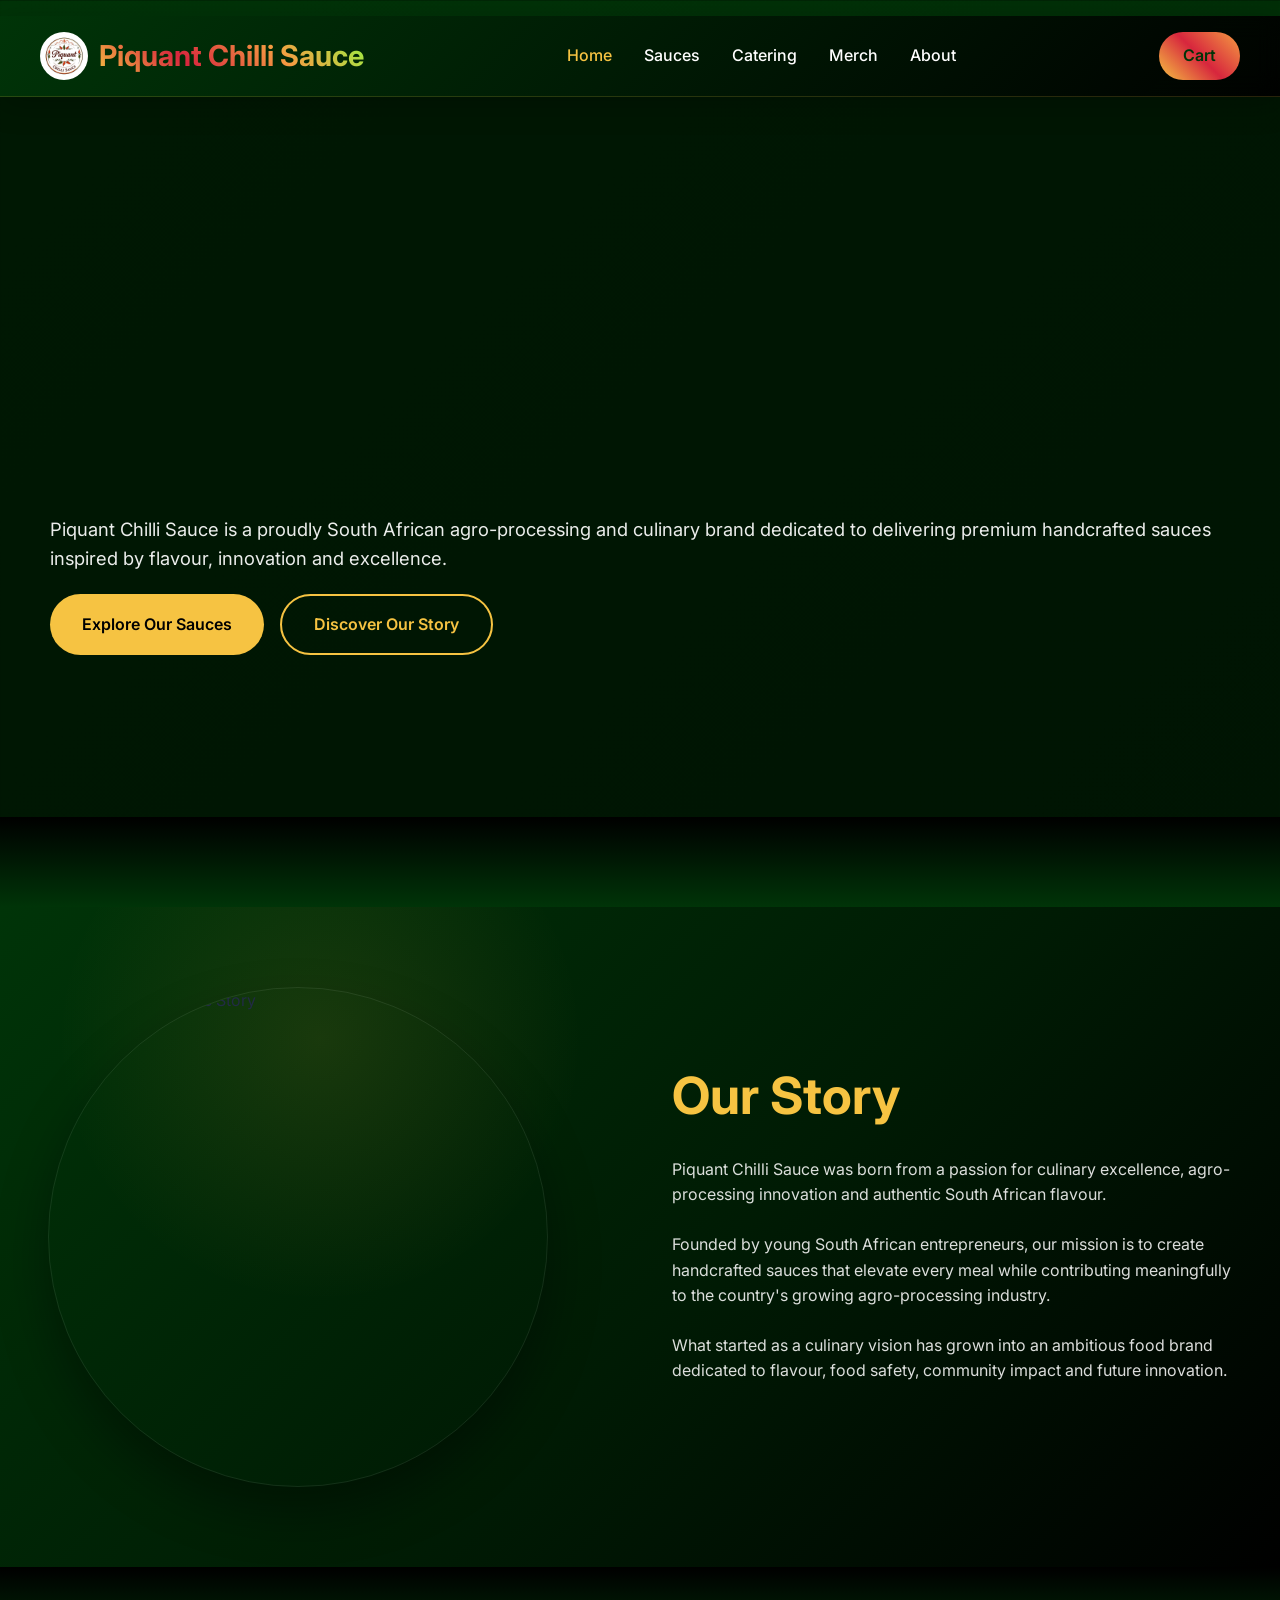
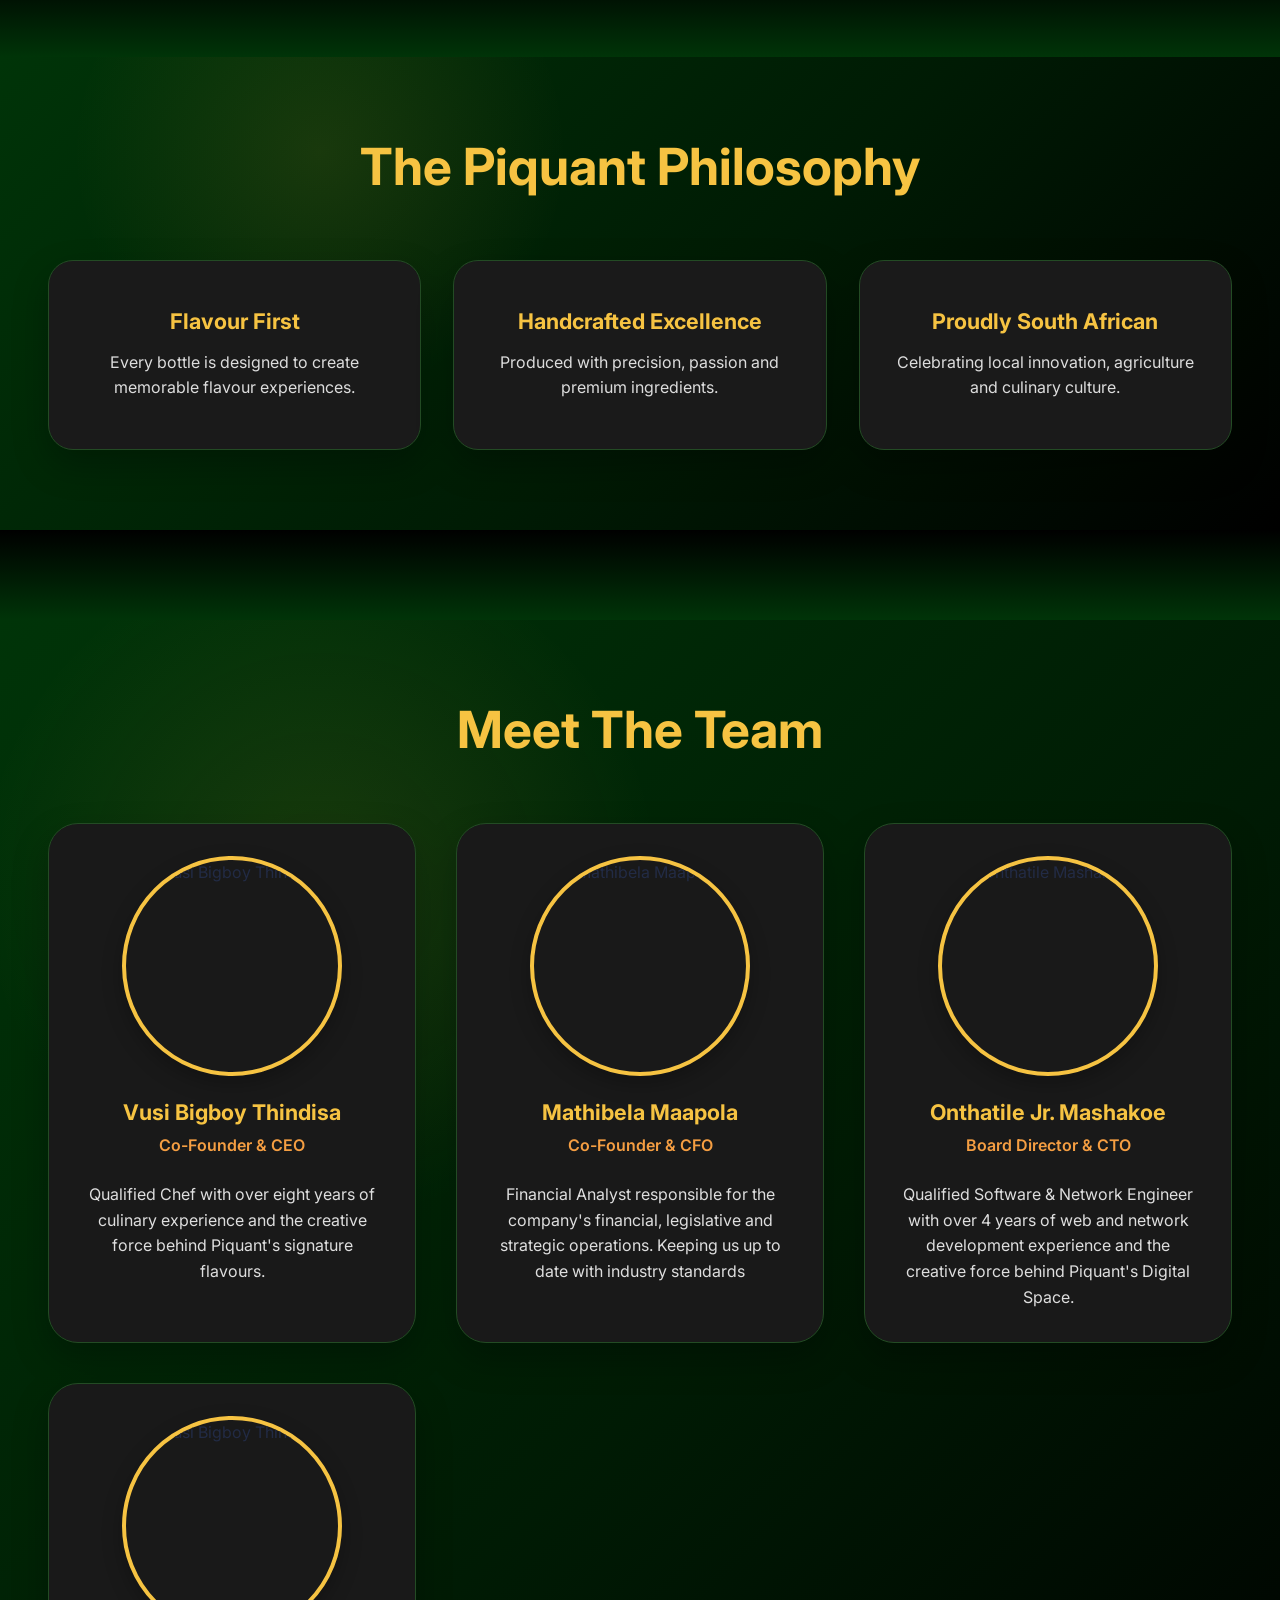
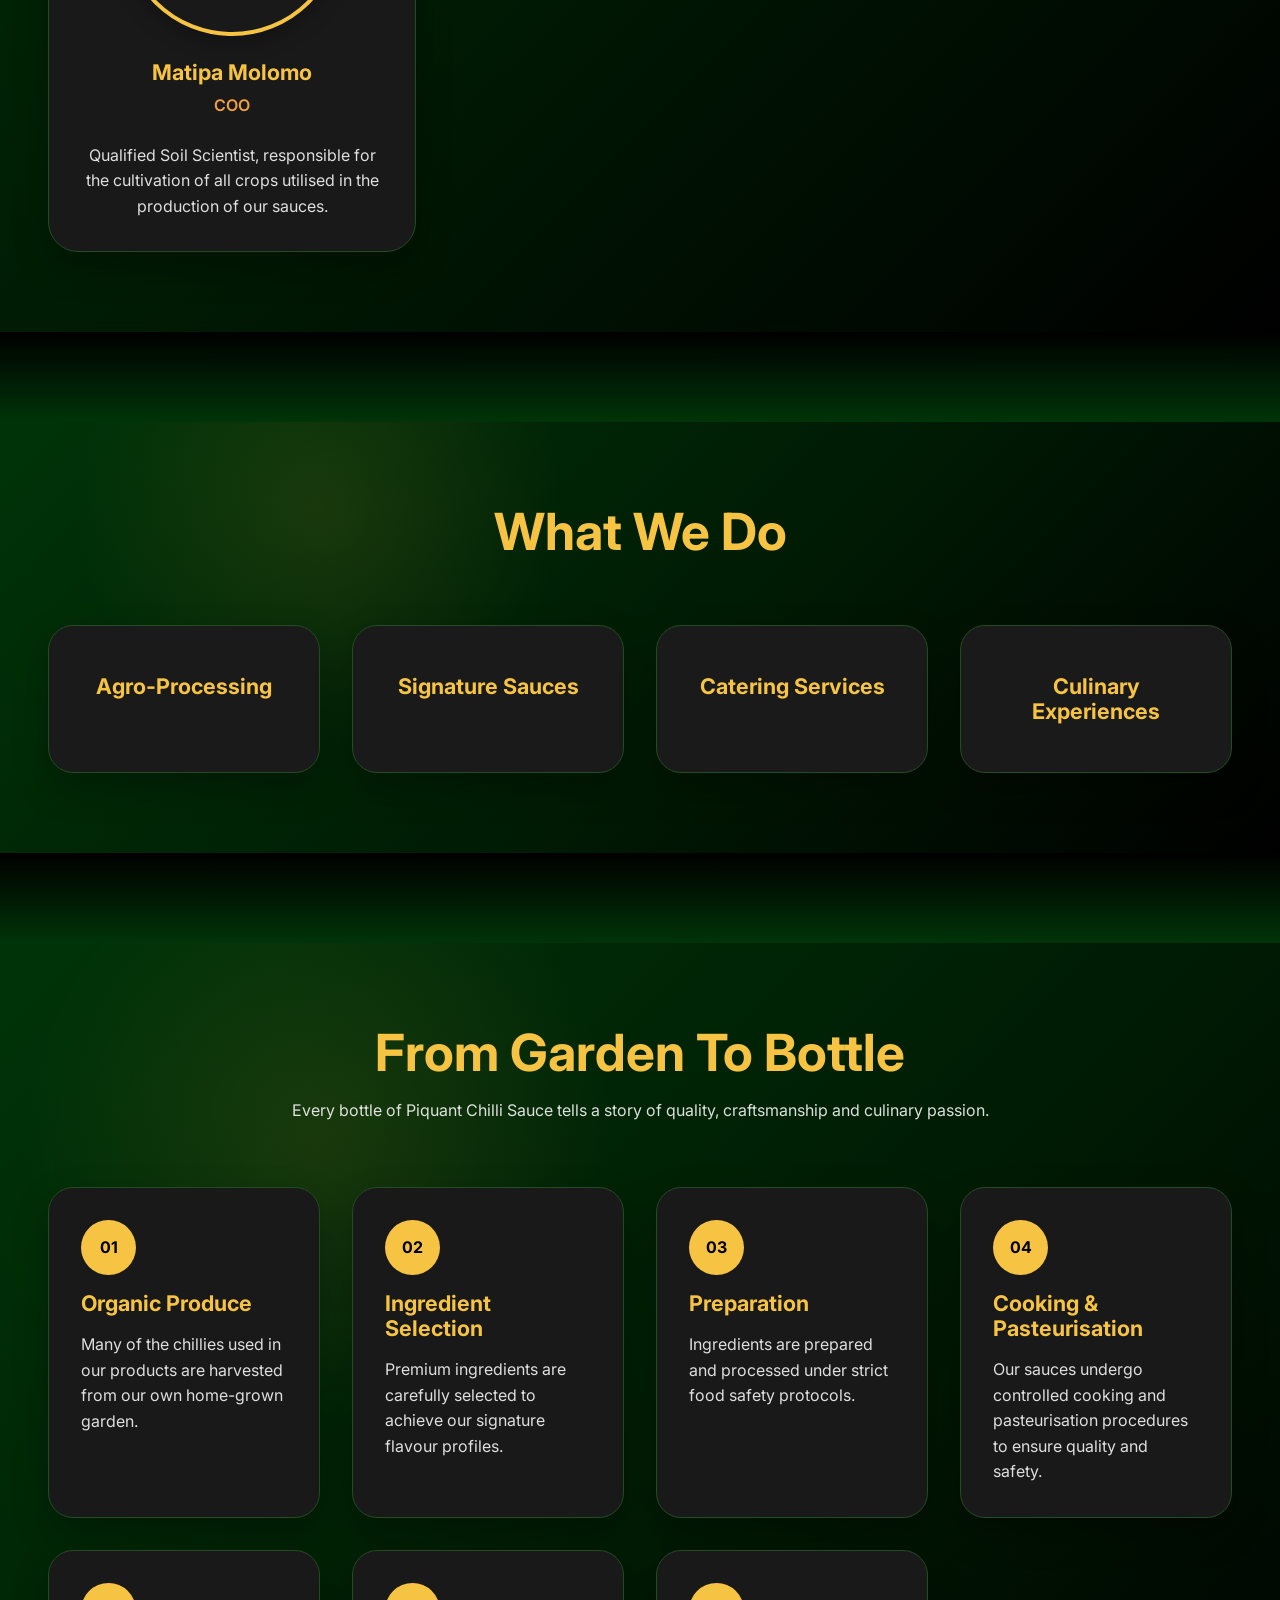
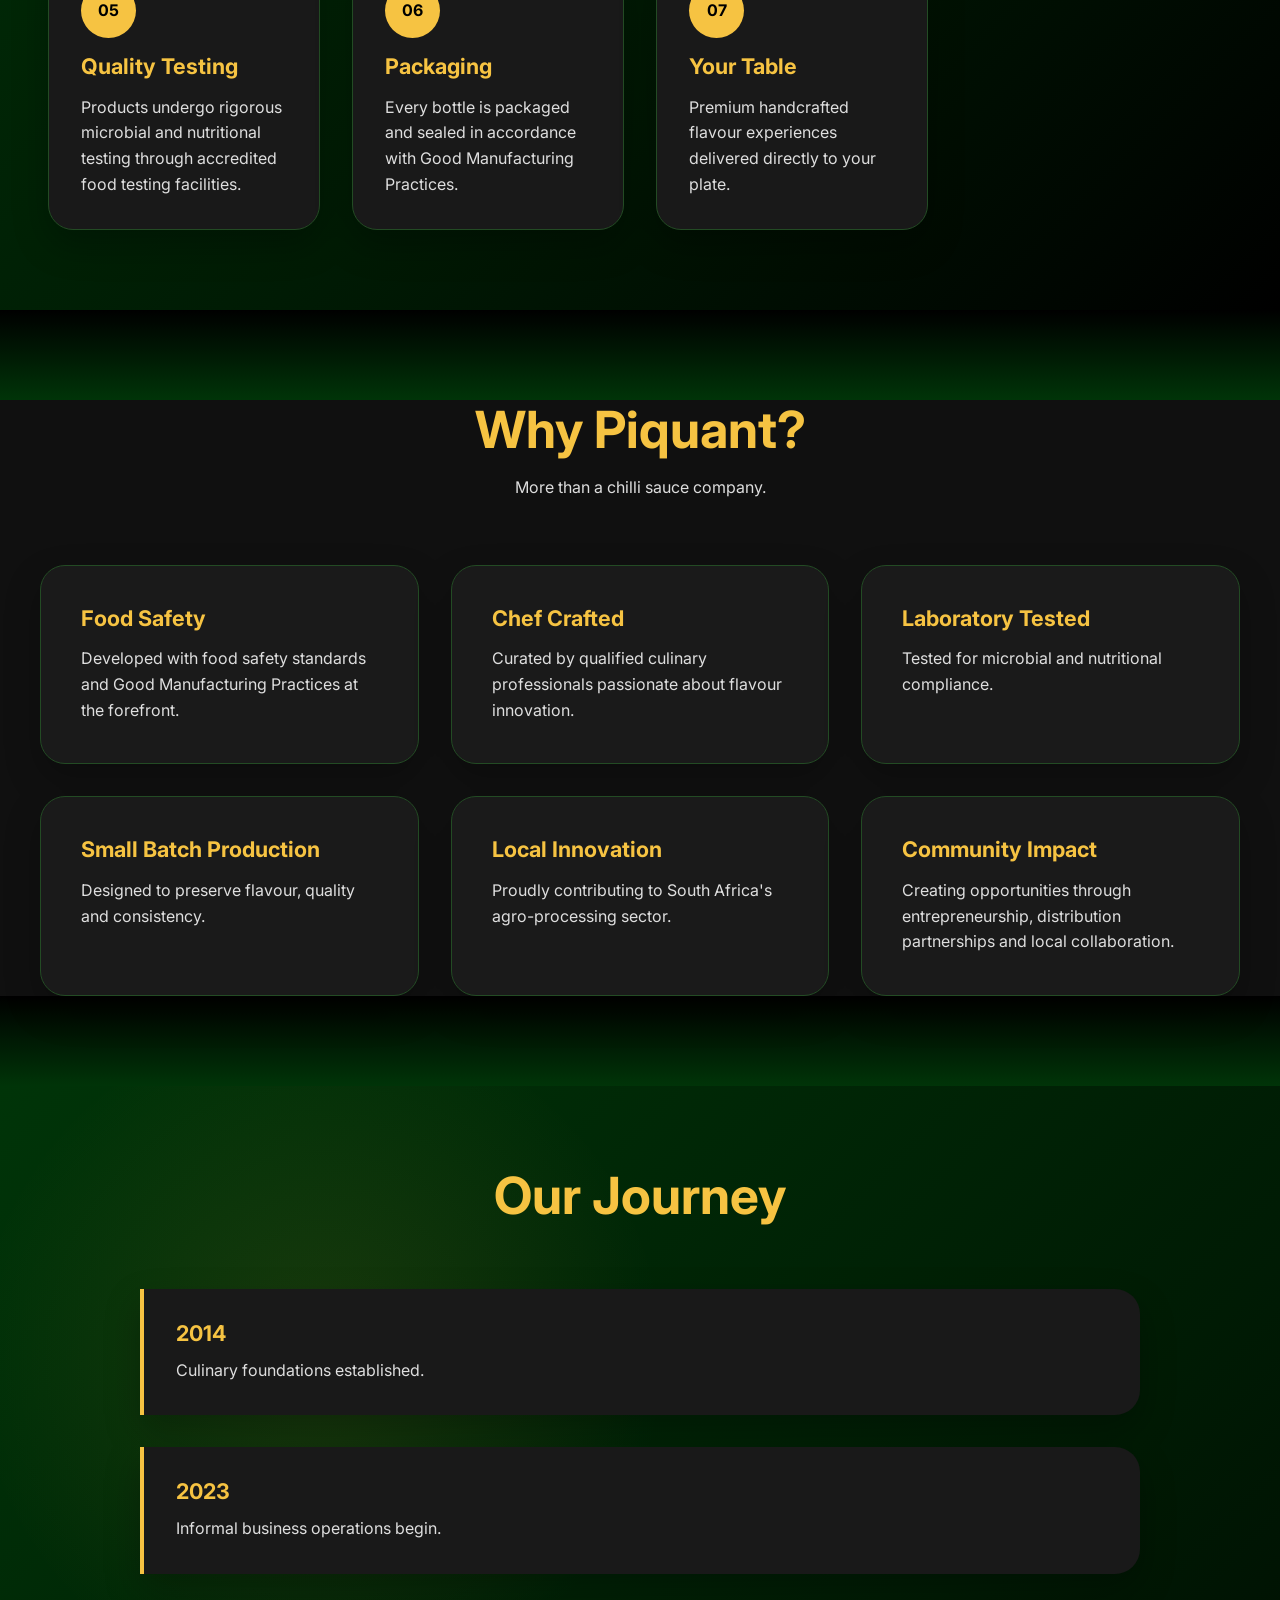
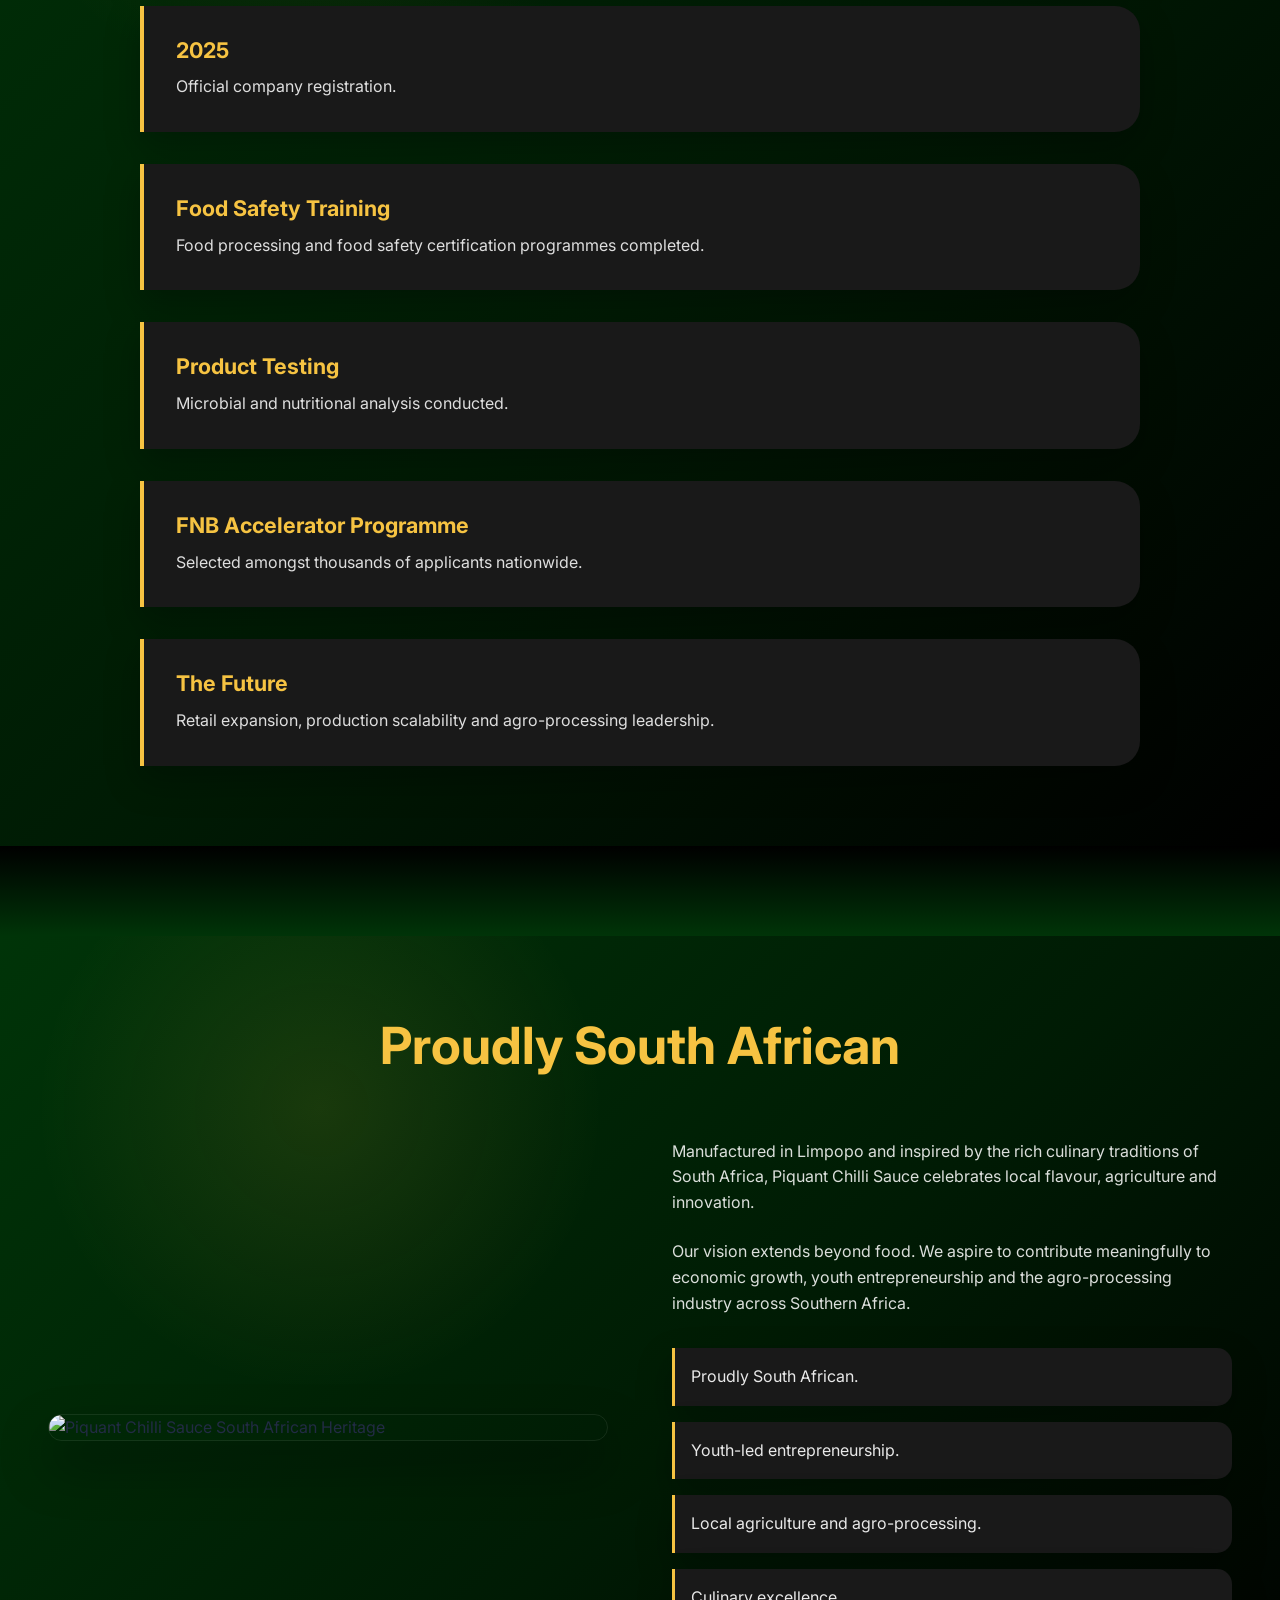
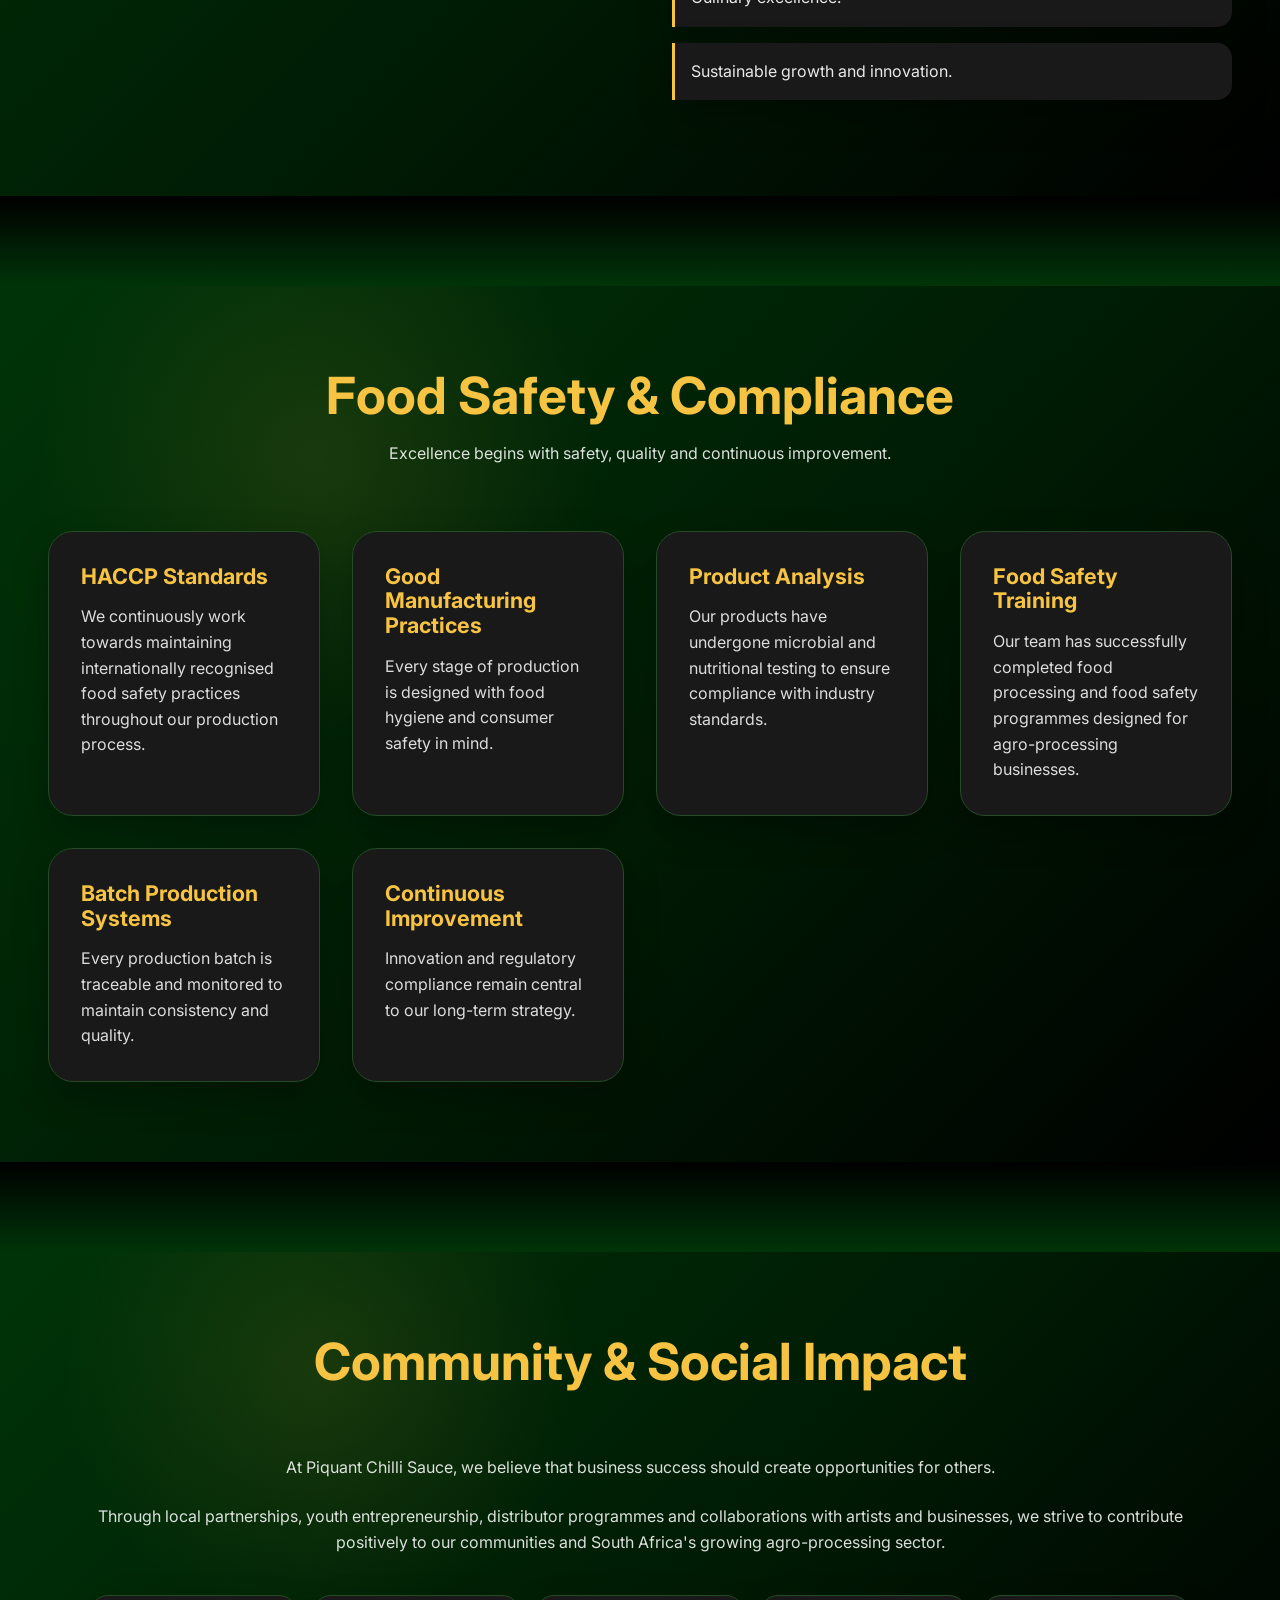
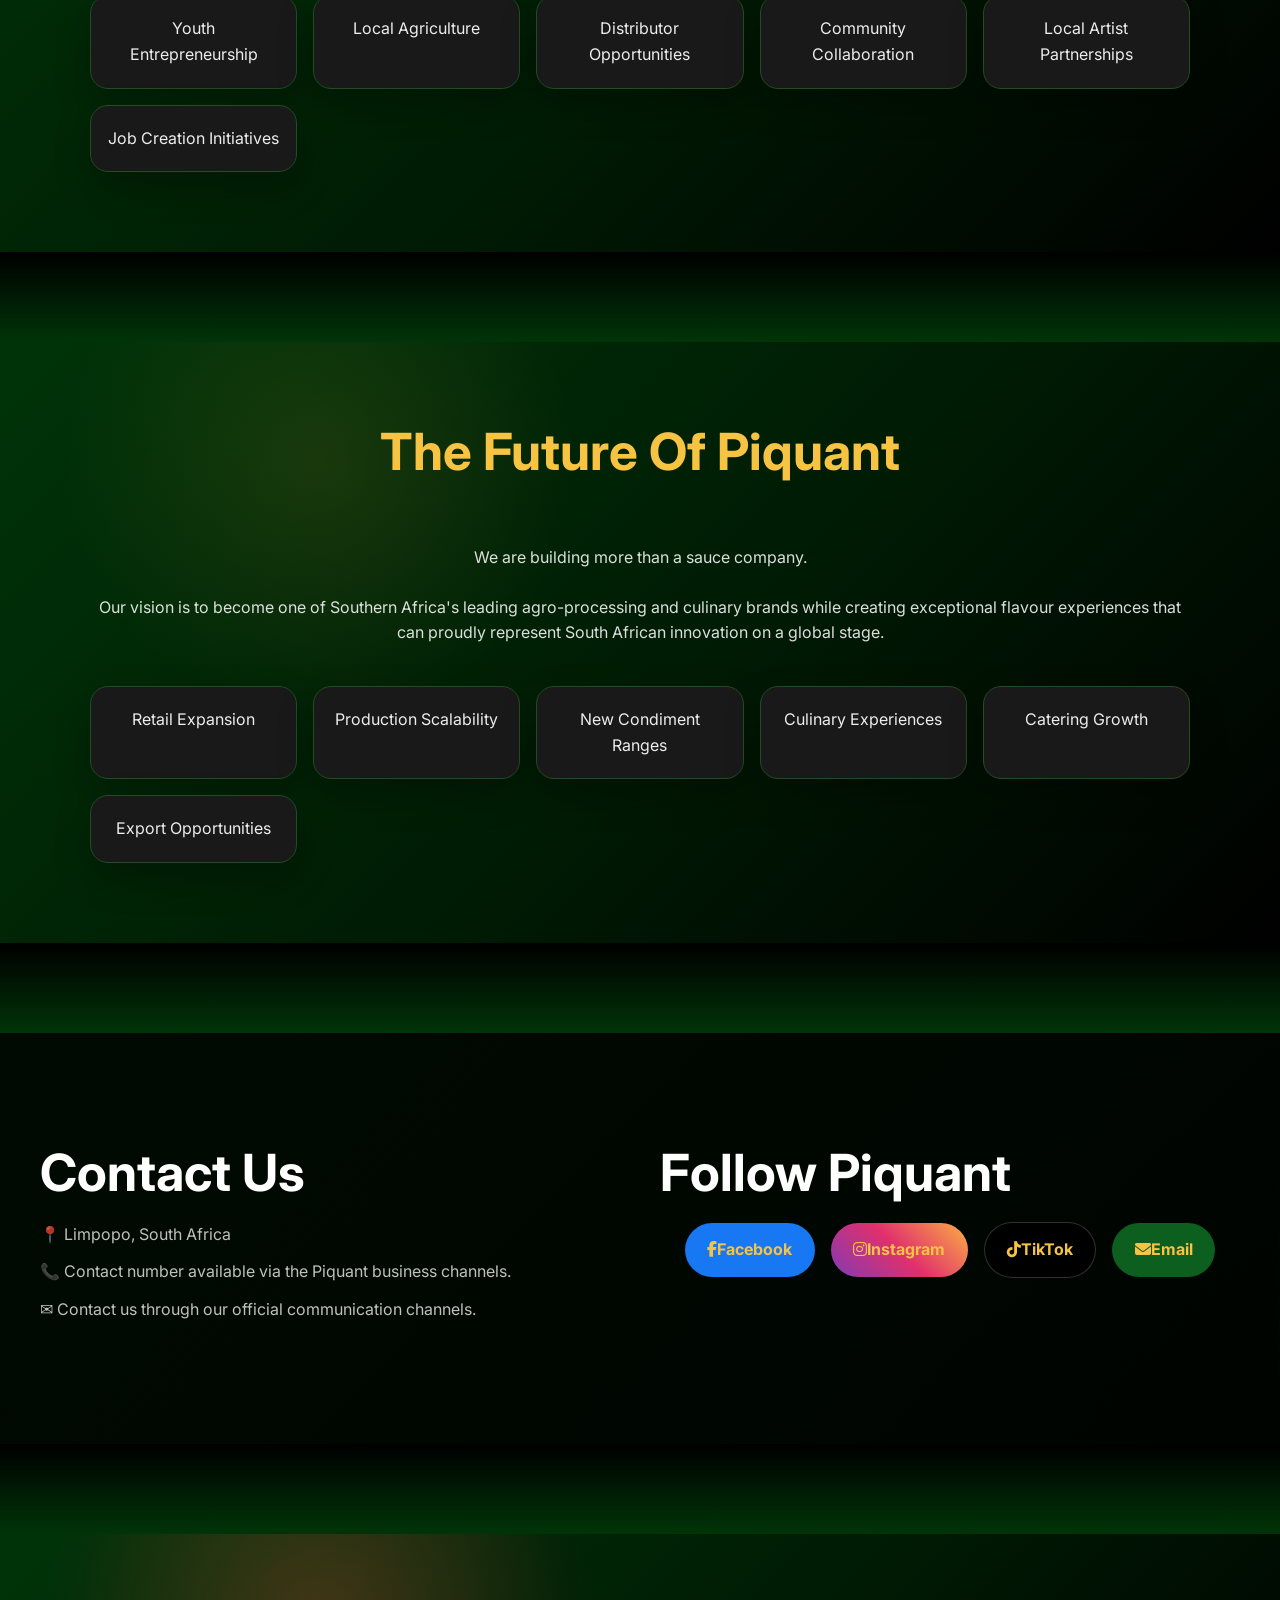
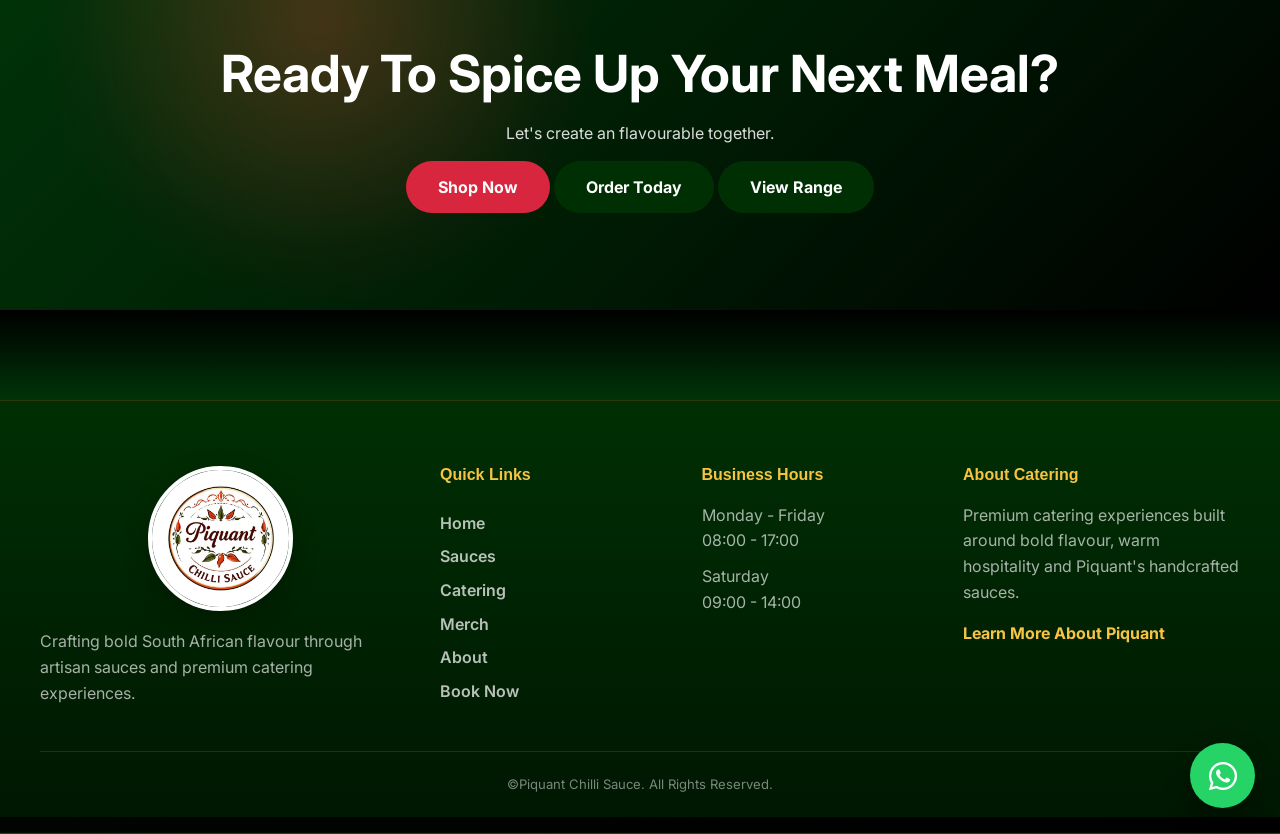
==== commit 9eae4b37: "Refine job descriptions in About.html Updated text for clarity and consistency in job descriptions." ====
--- a/About.html
+++ b/About.html
@@ -187,7 +187,7 @@
                 <p>
                     Financial Analyst responsible for
                     the company's financial, legislative
-                    and strategic operations.
+                    and strategic operations. Keeping us up to date with industry standards 
                 </p>
             </article>
 
@@ -212,7 +212,7 @@
                 <span> COO </span>
 
                 <p>
-                    Qualified soil scientist aged 27, responsible for the cultivation of all crops utilised in the production of our sauces.
+                    Qualified Soil Scientist, responsible for the cultivation of all crops utilised in the production of our sauces.
                 </p>
 
             </article>
